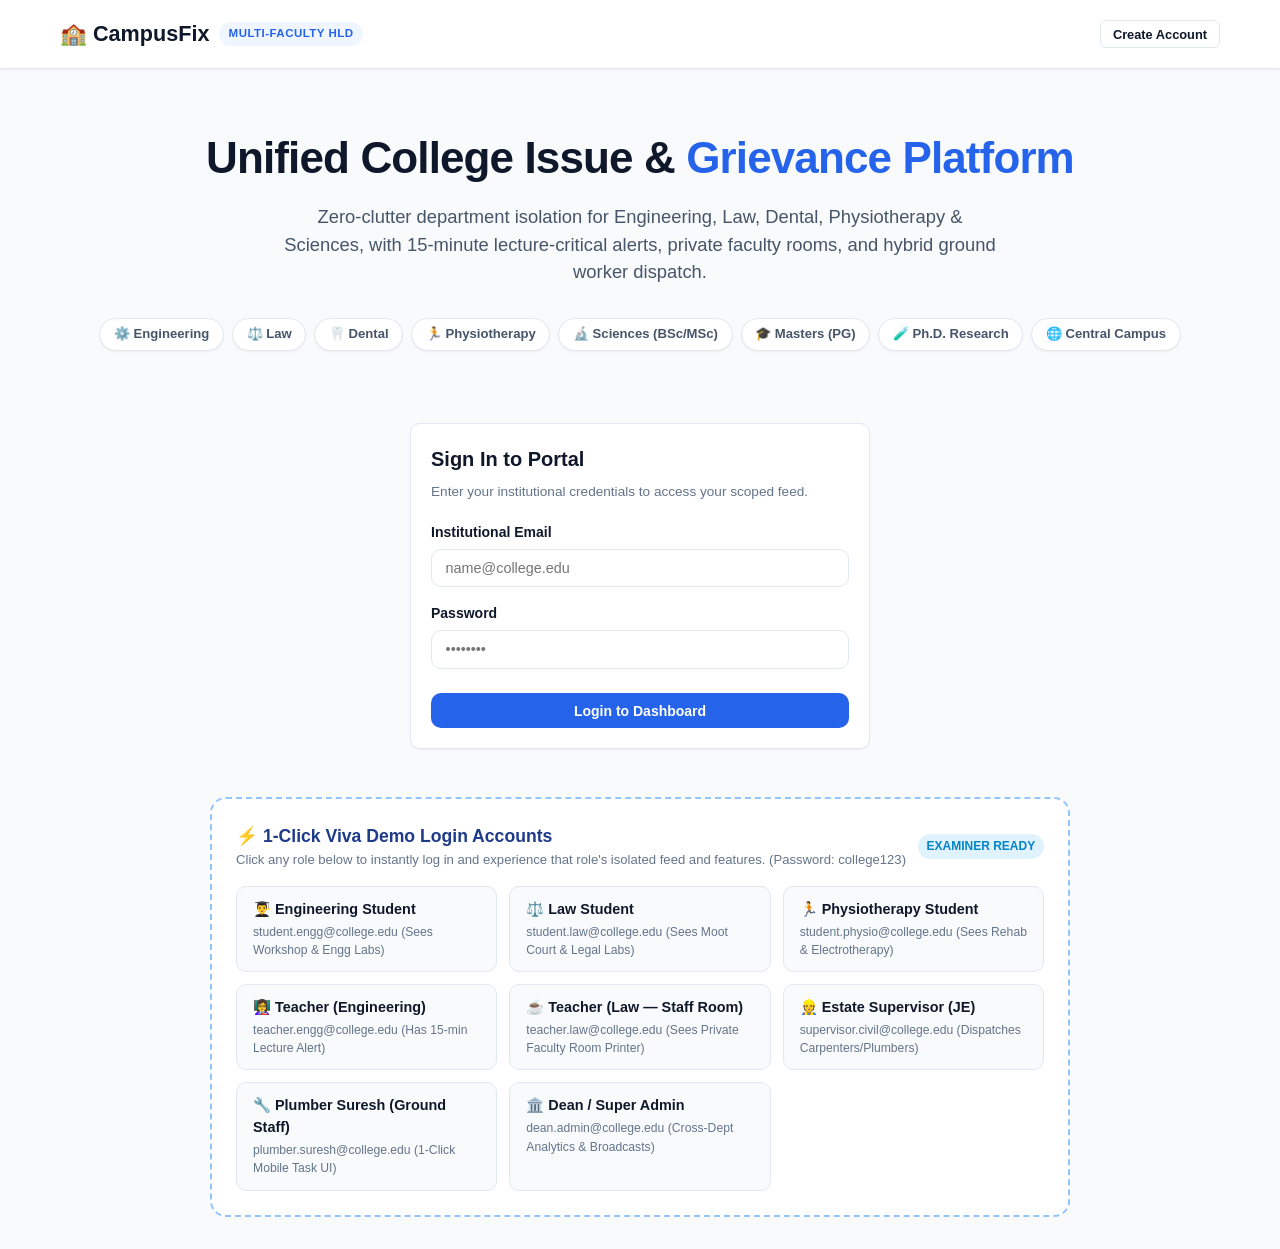
==== frontend/index.html @ 53b570e6 "Initial CampusFix project setup" ====
<!DOCTYPE html>
<html lang="en">
<head>
  <meta charset="UTF-8">
  <meta name="viewport" content="width=device-width, initial-scale=1.0">
  <title>CampusFix — Multi-Department College Issue Platform</title>
  <link rel="stylesheet" href="css/style.css">
  <link rel="stylesheet" href="css/components.css">
  <link rel="stylesheet" href="css/dashboard.css">
  <style>
    .hero-section {
      text-align: center;
      padding: 3.5rem 1rem 2rem 1rem;
    }
    .hero-title {
      font-size: 2.75rem;
      font-weight: 800;
      color: #0f172a;
      letter-spacing: -0.02em;
      margin-bottom: 0.75rem;
    }
    .hero-title span {
      color: var(--primary);
    }
    .hero-desc {
      font-size: 1.15rem;
      color: var(--secondary);
      max-width: 720px;
      margin: 0 auto 2rem auto;
    }
    .faculties-strip {
      display: flex;
      flex-wrap: wrap;
      justify-content: center;
      gap: 0.5rem;
      margin-bottom: 2.5rem;
    }
    .faculty-pill {
      background: #ffffff;
      border: 1px solid var(--border);
      padding: 0.35rem 0.85rem;
      border-radius: var(--radius-full);
      font-size: 0.82rem;
      font-weight: 600;
      color: var(--secondary);
      box-shadow: var(--shadow-sm);
    }
    .auth-card-container {
      max-width: 460px;
      margin: 0 auto 3rem auto;
    }
    .demo-showcase-box {
      background: #ffffff;
      border: 2px dashed #93c5fd;
      border-radius: var(--radius-lg);
      padding: 1.5rem;
      margin: 2rem auto;
      max-width: 860px;
    }
    .demo-grid {
      display: grid;
      grid-template-columns: repeat(auto-fit, minmax(240px, 1fr));
      gap: 0.75rem;
      margin-top: 1rem;
    }
    .demo-btn {
      text-align: left;
      padding: 0.75rem 1rem;
      border: 1px solid var(--border);
      border-radius: var(--radius-md);
      background: var(--bg-main);
      cursor: pointer;
      transition: all 0.15s ease;
      display: flex;
      flex-direction: column;
    }
    .demo-btn:hover {
      background: var(--primary-light);
      border-color: var(--primary);
      transform: translateY(-2px);
    }
    .demo-role {
      font-weight: 700;
      font-size: 0.9rem;
      color: var(--text-main);
    }
    .demo-email {
      font-size: 0.76rem;
      color: var(--text-muted);
      margin-top: 0.15rem;
    }
  </style>
</head>
<body>

  <!-- Top Bar -->
  <header class="navbar">
    <div class="container nav-wrapper">
      <a href="index.html" class="brand-logo">
        <span>🏫 CampusFix</span>
        <span class="brand-badge">Multi-Faculty HLD</span>
      </a>
      <div>
        <button class="btn btn-outline btn-sm" onclick="openRegisterModal()">Create Account</button>
      </div>
    </div>
  </header>

  <!-- Hero Section -->
  <main class="container">
    <section class="hero-section">
      <h1 class="hero-title">Unified College Issue & <span>Grievance Platform</span></h1>
      <p class="hero-desc">
        Zero-clutter department isolation for Engineering, Law, Dental, Physiotherapy & Sciences, with 15-minute lecture-critical alerts, private faculty rooms, and hybrid ground worker dispatch.
      </p>

      <!-- Faculty Tags -->
      <div class="faculties-strip">
        <span class="faculty-pill">⚙️ Engineering</span>
        <span class="faculty-pill">⚖️ Law</span>
        <span class="faculty-pill">🦷 Dental</span>
        <span class="faculty-pill">🏃 Physiotherapy</span>
        <span class="faculty-pill">🔬 Sciences (BSc/MSc)</span>
        <span class="faculty-pill">🎓 Masters (PG)</span>
        <span class="faculty-pill">🧪 Ph.D. Research</span>
        <span class="faculty-pill">🌐 Central Campus</span>
      </div>
    </section>

    <!-- Standard Login Box -->
    <div class="auth-card-container">
      <div class="card">
        <h3 style="margin-bottom: 0.5rem; font-size: 1.25rem;">Sign In to Portal</h3>
        <p style="color: var(--text-muted); font-size: 0.85rem; margin-bottom: 1.25rem;">
          Enter your institutional credentials to access your scoped feed.
        </p>

        <div id="loginError" class="badge badge-sla-breached" style="display: none; width: 100%; margin-bottom: 1rem; padding: 0.5rem;"></div>

        <form id="loginForm">
          <div class="form-group">
            <label class="form-label" for="loginEmail">Institutional Email</label>
            <input type="email" id="loginEmail" class="form-control" placeholder="name@college.edu" required>
          </div>
          <div class="form-group">
            <label class="form-label" for="loginPassword">Password</label>
            <input type="password" id="loginPassword" class="form-control" placeholder="••••••••" required>
          </div>
          <button type="submit" class="btn btn-primary" style="width: 100%; margin-top: 0.5rem;">Login to Dashboard</button>
        </form>
      </div>
    </div>

    <!-- 1-Click Viva Demo Box -->
    <div class="demo-showcase-box">
      <div style="display: flex; justify-content: space-between; align-items: center;">
        <div>
          <h4 style="font-size: 1.1rem; color: #1e3a8a;">⚡ 1-Click Viva Demo Login Accounts</h4>
          <p style="font-size: 0.82rem; color: var(--text-muted);">
            Click any role below to instantly log in and experience that role's isolated feed and features. (Password: <code>college123</code>)
          </p>
        </div>
        <span class="badge badge-assigned">Examiner Ready</span>
      </div>

      <div class="demo-grid">
        <!-- Student Engg -->
        <div class="demo-btn" onclick="quickDemoLogin('student.engg@college.edu')">
          <span class="demo-role">👨‍🎓 Engineering Student</span>
          <span class="demo-email">student.engg@college.edu (Sees Workshop & Engg Labs)</span>
        </div>

        <!-- Student Law -->
        <div class="demo-btn" onclick="quickDemoLogin('student.law@college.edu')">
          <span class="demo-role">⚖️ Law Student</span>
          <span class="demo-email">student.law@college.edu (Sees Moot Court & Legal Labs)</span>
        </div>

        <!-- Student Physio -->
        <div class="demo-btn" onclick="quickDemoLogin('student.physio@college.edu')">
          <span class="demo-role">🏃 Physiotherapy Student</span>
          <span class="demo-email">student.physio@college.edu (Sees Rehab & Electrotherapy)</span>
        </div>

        <!-- Teacher Engg -->
        <div class="demo-btn" onclick="quickDemoLogin('teacher.engg@college.edu')">
          <span class="demo-role">👩‍🏫 Teacher (Engineering)</span>
          <span class="demo-email">teacher.engg@college.edu (Has 15-min Lecture Alert)</span>
        </div>

        <!-- Teacher Law (Faculty Room) -->
        <div class="demo-btn" onclick="quickDemoLogin('teacher.law@college.edu')">
          <span class="demo-role">☕ Teacher (Law — Staff Room)</span>
          <span class="demo-email">teacher.law@college.edu (Sees Private Faculty Room Printer)</span>
        </div>

        <!-- Estate Supervisor -->
        <div class="demo-btn" onclick="quickDemoLogin('supervisor.civil@college.edu')">
          <span class="demo-role">👷 Estate Supervisor (JE)</span>
          <span class="demo-email">supervisor.civil@college.edu (Dispatches Carpenters/Plumbers)</span>
        </div>

        <!-- Technician Plumber -->
        <div class="demo-btn" onclick="quickDemoLogin('plumber.suresh@college.edu')">
          <span class="demo-role">🔧 Plumber Suresh (Ground Staff)</span>
          <span class="demo-email">plumber.suresh@college.edu (1-Click Mobile Task UI)</span>
        </div>

        <!-- Central Dean / Admin -->
        <div class="demo-btn" onclick="quickDemoLogin('dean.admin@college.edu')">
          <span class="demo-role">🏛️ Dean / Super Admin</span>
          <span class="demo-email">dean.admin@college.edu (Cross-Dept Analytics & Broadcasts)</span>
        </div>
      </div>
    </div>
  </main>

  <!-- Registration Modal -->
  <div id="registerModal" class="modal-overlay">
    <div class="modal-box">
      <div class="modal-header">
        <h3 class="modal-title">Register New Account</h3>
        <button class="close-btn" onclick="closeRegisterModal()">&times;</button>
      </div>

      <div id="regError" class="badge badge-sla-breached" style="display: none; width: 100%; margin-bottom: 1rem; padding: 0.5rem;"></div>

      <form id="registerForm">
        <div class="form-group">
          <label class="form-label">Full Name</label>
          <input type="text" id="regFullName" class="form-control" placeholder="e.g. Rahul Sharma" required>
        </div>

        <div class="form-group">
          <label class="form-label">College Email</label>
          <input type="email" id="regEmail" class="form-control" placeholder="username@college.edu" required>
        </div>

        <div class="form-group">
          <label class="form-label">Password</label>
          <input type="password" id="regPassword" class="form-control" placeholder="••••••••" required>
        </div>

        <div class="form-group">
          <label class="form-label">User Role</label>
          <select id="regRole" class="form-control" required>
            <option value="STUDENT">Student</option>
            <option value="TEACHER">Teacher / Faculty</option>
            <option value="HOD">Department HOD</option>
            <option value="SUPERVISOR">Estate Supervisor (JE)</option>
            <option value="TECHNICIAN">Ground Technician (Plumber/Carpenter/etc.)</option>
          </select>
        </div>

        <div class="form-group">
          <label class="form-label">Academic Department</label>
          <select id="regDepartment" class="form-control">
            <!-- Populated via API -->
          </select>
        </div>

        <div class="form-group">
          <label class="form-label">Designation / Year</label>
          <input type="text" id="regDesignation" class="form-control" placeholder="e.g. B.Tech 3rd Year or Assistant Professor">
        </div>

        <div style="display: flex; gap: 0.75rem; justify-content: flex-end; margin-top: 1.5rem;">
          <button type="button" class="btn btn-outline" onclick="closeRegisterModal()">Cancel</button>
          <button type="submit" class="btn btn-primary">Create Account</button>
        </div>
      </form>
    </div>
  </div>

  <script src="js/api.js"></script>
  <script src="js/auth.js"></script>
  <script>
    function openRegisterModal() {
      document.getElementById('registerModal').classList.add('open');
    }
    function closeRegisterModal() {
      document.getElementById('registerModal').classList.remove('open');
    }
  </script>
</body>
</html>
---- frontend/css/style.css ----
/* ========================================================
   CampusFix Design System — Core Styles & CSS Variables
   ======================================================== */
:root {
  --primary: #2563eb;
  --primary-hover: #1d4ed8;
  --primary-light: #eff6ff;
  --secondary: #475569;
  --success: #16a34a;
  --success-light: #f0fdf4;
  --warning: #d97706;
  --warning-light: #fffbeb;
  --danger: #dc2626;
  --danger-light: #fef2f2;
  --purple: #9333ea;
  --purple-light: #faf5ff;

  --bg-main: #f8fafc;
  --bg-card: #ffffff;
  --border: #e2e8f0;
  --border-focus: #3b82f6;

  --text-main: #0f172a;
  --text-muted: #64748b;
  --text-light: #94a3b8;

  --radius-sm: 6px;
  --radius-md: 10px;
  --radius-lg: 16px;
  --radius-full: 9999px;

  --shadow-sm: 0 1px 2px 0 rgb(0 0 0 / 0.05);
  --shadow-md: 0 4px 6px -1px rgb(0 0 0 / 0.1), 0 2px 4px -2px rgb(0 0 0 / 0.1);
  --shadow-lg: 0 10px 15px -3px rgb(0 0 0 / 0.1), 0 4px 6px -4px rgb(0 0 0 / 0.1);
}

* {
  box-sizing: border-box;
  margin: 0;
  padding: 0;
  font-family: -apple-system, BlinkMacSystemFont, "Segoe UI", Roboto, "Helvetica Neue", Arial, sans-serif;
}

body {
  background-color: var(--bg-main);
  color: var(--text-main);
  line-height: 1.5;
  min-height: 100vh;
}

/* Container */
.container {
  max-width: 1200px;
  margin: 0 auto;
  padding: 0 1.25rem;
}

/* Header / Navbar */
.navbar {
  background: #ffffff;
  border-bottom: 1px solid var(--border);
  position: sticky;
  top: 0;
  z-index: 50;
  box-shadow: var(--shadow-sm);
}

.nav-wrapper {
  display: flex;
  justify-content: space-between;
  align-items: center;
  height: 68px;
}

.brand-logo {
  display: flex;
  align-items: center;
  gap: 0.6rem;
  font-size: 1.35rem;
  font-weight: 700;
  color: var(--text-main);
  text-decoration: none;
}

.brand-badge {
  background: var(--primary-light);
  color: var(--primary);
  font-size: 0.72rem;
  padding: 0.2rem 0.6rem;
  border-radius: var(--radius-full);
  font-weight: 600;
  letter-spacing: 0.04em;
  text-transform: uppercase;
}

.nav-user {
  display: flex;
  align-items: center;
  gap: 1rem;
}

.user-badge {
  display: flex;
  align-items: center;
  gap: 0.5rem;
  background: var(--bg-main);
  padding: 0.4rem 0.8rem;
  border-radius: var(--radius-full);
  border: 1px solid var(--border);
  font-size: 0.875rem;
  font-weight: 500;
}

.user-role-tag {
  background: var(--primary);
  color: #fff;
  font-size: 0.7rem;
  padding: 0.15rem 0.5rem;
  border-radius: var(--radius-full);
  text-transform: uppercase;
  font-weight: 700;
}
---- frontend/css/components.css ----
/* ========================================================
   CampusFix UI Components — Buttons, Badges, Modals, Tabs
   ======================================================== */

/* Buttons */
.btn {
  display: inline-flex;
  align-items: center;
  justify-content: center;
  gap: 0.5rem;
  padding: 0.55rem 1.1rem;
  font-size: 0.875rem;
  font-weight: 600;
  border-radius: var(--radius-md);
  border: 1px solid transparent;
  cursor: pointer;
  transition: all 0.15s ease-in-out;
  text-decoration: none;
}

.btn-primary {
  background: var(--primary);
  color: #ffffff;
}
.btn-primary:hover {
  background: var(--primary-hover);
}

.btn-danger {
  background: var(--danger);
  color: #ffffff;
}
.btn-danger:hover {
  background: #b91c1c;
}

.btn-success {
  background: var(--success);
  color: #ffffff;
}
.btn-success:hover {
  background: #15803d;
}

.btn-outline {
  background: transparent;
  border-color: var(--border);
  color: var(--text-main);
}
.btn-outline:hover {
  background: var(--bg-main);
}

.btn-sm {
  padding: 0.35rem 0.75rem;
  font-size: 0.8rem;
  border-radius: var(--radius-sm);
}

.btn-lg {
  padding: 0.8rem 1.5rem;
  font-size: 1rem;
  border-radius: var(--radius-lg);
}

/* Badges & Tags */
.badge {
  display: inline-flex;
  align-items: center;
  padding: 0.2rem 0.55rem;
  border-radius: var(--radius-full);
  font-size: 0.75rem;
  font-weight: 600;
  text-transform: uppercase;
}

.badge-submitted { background: #f1f5f9; color: #475569; }
.badge-assigned { background: #e0f2fe; color: #0284c7; }
.badge-in_progress { background: #fef3c7; color: #d97706; }
.badge-resolved { background: #dcfce7; color: #16a34a; }
.badge-closed { background: #e2e8f0; color: #334155; }
.badge-reopened { background: #fee2e2; color: #dc2626; }

.badge-critical { background: var(--danger); color: #fff; font-weight: 700; }
.badge-lecture-critical {
  background: #dc2626;
  color: #ffffff;
  animation: pulse 1.5s infinite;
  box-shadow: 0 0 8px rgba(220, 38, 38, 0.4);
}

.badge-sla-breached {
  background: #fee2e2;
  color: #b91c1c;
  border: 1px solid #f87171;
  font-weight: 700;
}

@keyframes pulse {
  0% { transform: scale(1); }
  50% { transform: scale(1.04); }
  100% { transform: scale(1); }
}

/* Cards */
.card {
  background: var(--bg-card);
  border: 1px solid var(--border);
  border-radius: var(--radius-md);
  padding: 1.25rem;
  box-shadow: var(--shadow-sm);
  transition: transform 0.15s ease, box-shadow 0.15s ease;
}

.card:hover {
  box-shadow: var(--shadow-md);
}

/* Tabs */
.tabs-nav {
  display: flex;
  gap: 0.5rem;
  border-bottom: 2px solid var(--border);
  margin-bottom: 1.5rem;
}

.tab-btn {
  padding: 0.75rem 1.25rem;
  font-size: 0.95rem;
  font-weight: 600;
  color: var(--text-muted);
  background: transparent;
  border: none;
  border-bottom: 3px solid transparent;
  cursor: pointer;
  margin-bottom: -2px;
  display: flex;
  align-items: center;
  gap: 0.5rem;
}

.tab-btn.active {
  color: var(--primary);
  border-bottom-color: var(--primary);
}

/* Modal Dialog */
.modal-overlay {
  position: fixed;
  top: 0;
  left: 0;
  width: 100vw;
  height: 100vh;
  background: rgba(15, 23, 42, 0.6);
  display: none;
  justify-content: center;
  align-items: center;
  z-index: 100;
  padding: 1rem;
}

.modal-overlay.open {
  display: flex;
}

.modal-box {
  background: #ffffff;
  border-radius: var(--radius-lg);
  max-width: 580px;
  width: 100%;
  max-height: 90vh;
  overflow-y: auto;
  box-shadow: var(--shadow-lg);
  padding: 1.75rem;
}

.modal-header {
  display: flex;
  justify-content: space-between;
  align-items: center;
  margin-bottom: 1.25rem;
  border-bottom: 1px solid var(--border);
  padding-bottom: 0.75rem;
}

.modal-title {
  font-size: 1.25rem;
  font-weight: 700;
}

.close-btn {
  background: transparent;
  border: none;
  font-size: 1.5rem;
  cursor: pointer;
  color: var(--text-muted);
}

/* Form inputs */
.form-group {
  margin-bottom: 1rem;
}

.form-label {
  display: block;
  font-size: 0.875rem;
  font-weight: 600;
  color: var(--text-main);
  margin-bottom: 0.35rem;
}

.form-control {
  width: 100%;
  padding: 0.65rem 0.85rem;
  font-size: 0.9rem;
  border: 1px solid var(--border);
  border-radius: var(--radius-md);
  outline: none;
  background: #fff;
}

.form-control:focus {
  border-color: var(--border-focus);
  box-shadow: 0 0 0 3px rgba(59, 130, 246, 0.15);
}

.form-hint {
  font-size: 0.78rem;
  color: var(--text-muted);
  margin-top: 0.25rem;
}
---- frontend/css/dashboard.css ----
/* ========================================================
   CampusFix Dashboard & Feed Layout Styles
   ======================================================== */

.dashboard-header {
  padding: 1.75rem 0 1.25rem 0;
  display: flex;
  justify-content: space-between;
  align-items: center;
  flex-wrap: wrap;
  gap: 1rem;
}

.dashboard-title {
  font-size: 1.75rem;
  font-weight: 800;
  color: var(--text-main);
}

.dashboard-subtitle {
  font-size: 0.9rem;
  color: var(--text-muted);
}

/* Campus Broadcast Banner */
.broadcast-banner {
  background: linear-gradient(135deg, #1e3a8a, #3b82f6);
  color: #ffffff;
  padding: 1rem 1.25rem;
  border-radius: var(--radius-md);
  margin-bottom: 1.5rem;
  display: flex;
  align-items: center;
  gap: 1rem;
  box-shadow: var(--shadow-md);
}

.broadcast-icon {
  font-size: 1.75rem;
}

.broadcast-content h4 {
  font-size: 1rem;
  font-weight: 700;
  margin-bottom: 0.2rem;
}

.broadcast-content p {
  font-size: 0.85rem;
  opacity: 0.95;
}

/* KPI Metrics Grid */
.kpi-grid {
  display: grid;
  grid-template-columns: repeat(auto-fit, minmax(200px, 1fr));
  gap: 1rem;
  margin-bottom: 1.75rem;
}

.kpi-card {
  background: #ffffff;
  border: 1px solid var(--border);
  border-radius: var(--radius-md);
  padding: 1.1rem;
  display: flex;
  flex-direction: column;
}

.kpi-label {
  font-size: 0.8rem;
  font-weight: 600;
  color: var(--text-muted);
  text-transform: uppercase;
  letter-spacing: 0.03em;
}

.kpi-value {
  font-size: 2rem;
  font-weight: 800;
  color: var(--text-main);
  margin-top: 0.25rem;
}

/* Issues Feed */
.issues-feed {
  display: flex;
  flex-direction: column;
  gap: 1rem;
  margin-bottom: 2rem;
}

.issue-card {
  background: #ffffff;
  border: 1px solid var(--border);
  border-radius: var(--radius-md);
  padding: 1.25rem;
  display: flex;
  gap: 1.25rem;
  transition: all 0.2s ease;
  position: relative;
}

.issue-card:hover {
  border-color: #cbd5e1;
  box-shadow: var(--shadow-md);
}

.issue-card.lecture-critical-card {
  border-left: 5px solid #dc2626;
  background: #fffafa;
}

.issue-card.faculty-private-card {
  border-left: 5px solid #9333ea;
  background: #faf5ff;
}

/* Upvote Box */
.upvote-box {
  display: flex;
  flex-direction: column;
  align-items: center;
  justify-content: center;
  min-width: 58px;
  height: 64px;
  background: var(--bg-main);
  border: 1px solid var(--border);
  border-radius: var(--radius-md);
  cursor: pointer;
  transition: all 0.15s ease;
  user-select: none;
}

.upvote-box:hover {
  background: var(--primary-light);
  border-color: var(--primary);
  color: var(--primary);
}

.upvote-box.upvoted {
  background: var(--primary);
  border-color: var(--primary);
  color: #ffffff;
}

.upvote-arrow {
  font-size: 1.1rem;
  line-height: 1;
}

.upvote-count {
  font-size: 0.85rem;
  font-weight: 700;
  margin-top: 0.1rem;
}

/* Issue Main Body */
.issue-main {
  flex: 1;
}

.issue-header {
  display: flex;
  align-items: center;
  gap: 0.6rem;
  flex-wrap: wrap;
  margin-bottom: 0.4rem;
}

.issue-title {
  font-size: 1.1rem;
  font-weight: 700;
  color: var(--text-main);
  margin-bottom: 0.35rem;
}

.issue-description {
  font-size: 0.88rem;
  color: var(--secondary);
  margin-bottom: 0.75rem;
}

.issue-meta {
  display: flex;
  align-items: center;
  gap: 1.25rem;
  flex-wrap: wrap;
  font-size: 0.8rem;
  color: var(--text-muted);
}

.meta-item {
  display: flex;
  align-items: center;
  gap: 0.3rem;
}

/* Ground Staff Kanban View */
.kanban-board {
  display: grid;
  grid-template-columns: repeat(auto-fit, minmax(280px, 1fr));
  gap: 1.25rem;
  margin-top: 1rem;
}

.kanban-col {
  background: #f1f5f9;
  border-radius: var(--radius-md);
  padding: 1rem;
  min-height: 450px;
}

.kanban-header {
  display: flex;
  justify-content: space-between;
  align-items: center;
  font-weight: 700;
  margin-bottom: 1rem;
  padding-bottom: 0.5rem;
  border-bottom: 2px solid #e2e8f0;
}

/* Technician Big-Button 1-Click Mobile Task Card */
.tech-mobile-card {
  background: #ffffff;
  border-radius: var(--radius-lg);
  border: 2px solid var(--border);
  padding: 1.25rem;
  margin-bottom: 1rem;
  box-shadow: var(--shadow-md);
}

.tech-mobile-actions {
  display: flex;
  gap: 0.75rem;
  margin-top: 1rem;
}

.empty-state {
  text-align: center;
  padding: 3rem 1rem;
  color: var(--text-muted);
}
.empty-state-icon {
  font-size: 2.5rem;
  margin-bottom: 0.5rem;
}
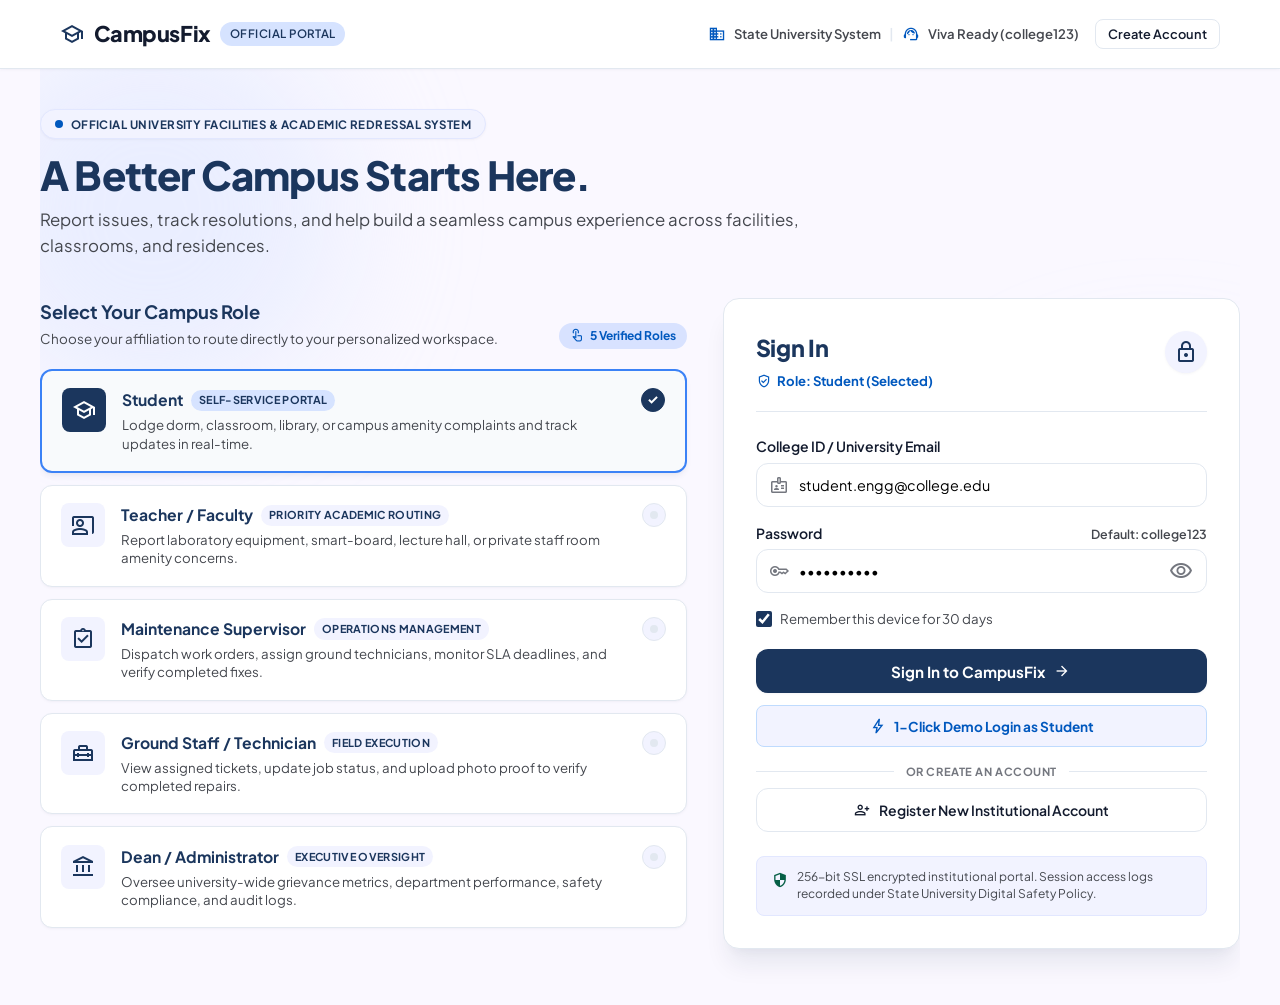
==== commit 0dc8fe3a: "feat(ui): implement Civic Collegiate design tokens and Stitch two-column login portal with seeded cr" ====
--- a/frontend/index.html
+++ b/frontend/index.html
@@ -3,264 +3,849 @@
 <head>
   <meta charset="UTF-8">
   <meta name="viewport" content="width=device-width, initial-scale=1.0">
-  <title>CampusFix — Multi-Department College Issue Platform</title>
+  <title>CampusFix — University Issue & Grievance Portal</title>
+
+  <!-- Stitch Design Typography & Material Symbols Icons -->
+  <link rel="preconnect" href="https://fonts.googleapis.com">
+  <link rel="preconnect" href="https://fonts.gstatic.com" crossorigin>
+  <link rel="stylesheet" href="https://fonts.googleapis.com/css2?family=Plus+Jakarta+Sans:wght@400;500;600;700;800&display=swap">
+  <link rel="stylesheet" href="https://fonts.googleapis.com/css2?family=Material+Symbols+Outlined:opsz,wght,FILL,GRAD@20..48,100..700,0..1,-50..200">
+
   <link rel="stylesheet" href="css/style.css">
   <link rel="stylesheet" href="css/components.css">
   <link rel="stylesheet" href="css/dashboard.css">
+
   <style>
-    .hero-section {
-      text-align: center;
-      padding: 3.5rem 1rem 2rem 1rem;
-    }
-    .hero-title {
-      font-size: 2.75rem;
+    /* ── Stitch Civic Collegiate: Login Specific Styles ── */
+
+    /* Layout Container & Background Accents */
+    .login-page-wrapper {
+      position: relative;
+      overflow-x: hidden;
+      min-height: calc(100vh - 68px);
+      padding: 2.5rem 0 3.5rem 0;
+    }
+
+    .ambient-blur-1 {
+      position: absolute;
+      top: -3rem;
+      left: -5rem;
+      width: 24rem;
+      height: 24rem;
+      border-radius: 9999px;
+      background: rgba(216, 226, 255, 0.45);
+      filter: blur(64px);
+      pointer-events: none;
+      z-index: 0;
+    }
+
+    .ambient-blur-2 {
+      position: absolute;
+      top: 35%;
+      right: -6rem;
+      width: 22rem;
+      height: 22rem;
+      border-radius: 9999px;
+      background: rgba(218, 226, 253, 0.5);
+      filter: blur(64px);
+      pointer-events: none;
+      z-index: 0;
+    }
+
+    /* Hero / Context Anchor */
+    .login-hero {
+      position: relative;
+      z-index: 1;
+      margin-bottom: 2.5rem;
+    }
+
+    .official-pill {
+      display: inline-flex;
+      align-items: center;
+      gap: 0.5rem;
+      padding: 0.35rem 0.85rem;
+      border-radius: var(--radius-full);
+      background: var(--bg-subtle);
+      color: var(--primary);
+      font-size: 0.72rem;
+      font-weight: 700;
+      text-transform: uppercase;
+      letter-spacing: 0.04em;
+      border: 1px solid var(--border-subtle);
+      box-shadow: var(--shadow-sm);
+      margin-bottom: 0.75rem;
+    }
+
+    .pulse-dot {
+      width: 8px;
+      height: 8px;
+      border-radius: 9999px;
+      background: var(--accent-blue);
+      box-shadow: 0 0 0 0 rgba(0, 88, 190, 0.7);
+      animation: pulse-ring 2s infinite cubic-bezier(0.45, 0, 0.2, 1);
+    }
+
+    @keyframes pulse-ring {
+      0% { transform: scale(0.95); box-shadow: 0 0 0 0 rgba(0, 88, 190, 0.6); }
+      70% { transform: scale(1); box-shadow: 0 0 0 7px rgba(0, 88, 190, 0); }
+      100% { transform: scale(0.95); box-shadow: 0 0 0 0 rgba(0, 88, 190, 0); }
+    }
+
+    .hero-headline {
+      font-size: 2.5rem;
       font-weight: 800;
-      color: #0f172a;
+      color: var(--primary);
       letter-spacing: -0.02em;
-      margin-bottom: 0.75rem;
-    }
-    .hero-title span {
-      color: var(--primary);
-    }
-    .hero-desc {
+      line-height: 1.2;
+      margin-bottom: 0.5rem;
+    }
+
+    .hero-subtext {
+      font-size: 1.05rem;
+      color: var(--secondary);
+      max-width: 760px;
+      line-height: 1.5;
+    }
+
+    /* Two-Column Responsive Grid */
+    .login-layout-grid {
+      position: relative;
+      z-index: 1;
+      display: grid;
+      grid-template-columns: 1.25fr 1fr;
+      gap: 2.25rem;
+      align-items: start;
+    }
+
+    @media (max-width: 1024px) {
+      .login-layout-grid {
+        grid-template-columns: 1fr;
+        gap: 2rem;
+      }
+      .hero-headline {
+        font-size: 2rem;
+      }
+    }
+
+    /* Left Column: Role Selection */
+    .role-section-header {
+      display: flex;
+      justify-content: space-between;
+      align-items: flex-end;
+      margin-bottom: 1rem;
+      padding-bottom: 0.25rem;
+    }
+
+    .role-section-title {
       font-size: 1.15rem;
+      font-weight: 700;
+      color: var(--primary);
+      margin-bottom: 0.2rem;
+    }
+
+    .role-section-subtitle {
+      font-size: 0.84rem;
       color: var(--secondary);
-      max-width: 720px;
-      margin: 0 auto 2rem auto;
-    }
-    .faculties-strip {
-      display: flex;
-      flex-wrap: wrap;
-      justify-content: center;
-      gap: 0.5rem;
-      margin-bottom: 2.5rem;
-    }
-    .faculty-pill {
+    }
+
+    .role-count-badge {
+      display: inline-flex;
+      align-items: center;
+      gap: 0.35rem;
+      font-size: 0.75rem;
+      font-weight: 700;
+      color: var(--accent-blue);
+      background: var(--accent-blue-light);
+      padding: 0.25rem 0.65rem;
+      border-radius: var(--radius-full);
+      white-space: nowrap;
+    }
+
+    .role-cards-stack {
+      display: flex;
+      flex-direction: column;
+      gap: 0.75rem;
+    }
+
+    /* Interactive Role Card */
+    .role-card {
+      position: relative;
+      display: flex;
+      justify-content: space-between;
+      align-items: flex-start;
+      gap: 1rem;
       background: #ffffff;
       border: 1px solid var(--border);
-      padding: 0.35rem 0.85rem;
+      border-radius: var(--radius-md);
+      padding: 1.1rem 1.25rem;
+      cursor: pointer;
+      box-shadow: var(--shadow-sm);
+      transition: all 0.18s cubic-bezier(0.4, 0, 0.2, 1);
+      user-select: none;
+    }
+
+    .role-card:hover {
+      transform: translateY(-2px);
+      box-shadow: var(--shadow-md);
+      border-color: #93c5fd;
+    }
+
+    .role-card.active {
+      border: 2px solid var(--border-focus);
+      background: #f8fafc;
+      box-shadow: var(--shadow-md);
+    }
+
+    .role-card-left {
+      display: flex;
+      align-items: flex-start;
+      gap: 1rem;
+      min-width: 0;
+    }
+
+    .role-icon-box {
+      width: 44px;
+      height: 44px;
+      border-radius: var(--radius-sm);
+      background: var(--bg-subtle);
+      color: var(--primary);
+      display: flex;
+      align-items: center;
+      justify-content: center;
+      flex-shrink: 0;
+      transition: all 0.15s ease;
+    }
+
+    .role-card:hover .role-icon-box,
+    .role-card.active .role-icon-box {
+      background: var(--primary);
+      color: #ffffff;
+    }
+
+    .role-card-content {
+      min-width: 0;
+    }
+
+    .role-card-header {
+      display: flex;
+      align-items: center;
+      gap: 0.5rem;
+      flex-wrap: wrap;
+      margin-bottom: 0.25rem;
+    }
+
+    .role-card-title {
+      font-size: 0.98rem;
+      font-weight: 700;
+      color: var(--primary);
+    }
+
+    .role-card-pill {
+      font-size: 0.68rem;
+      font-weight: 700;
+      padding: 0.15rem 0.5rem;
       border-radius: var(--radius-full);
+      background: var(--bg-subtle);
+      color: var(--primary);
+      text-transform: uppercase;
+      letter-spacing: 0.03em;
+    }
+
+    .role-card.active .role-card-pill {
+      background: var(--primary-light);
+      color: var(--primary);
+    }
+
+    .role-card-desc {
+      font-size: 0.83rem;
+      color: var(--secondary);
+      line-height: 1.4;
+    }
+
+    /* Radio Indicator */
+    .role-radio {
+      width: 24px;
+      height: 24px;
+      border-radius: var(--radius-full);
+      display: flex;
+      align-items: center;
+      justify-content: center;
+      flex-shrink: 0;
+      background: var(--bg-subtle);
+      color: var(--text-muted);
+      border: 1px solid var(--border);
+      transition: all 0.15s ease;
+    }
+
+    .radio-dot {
+      width: 8px;
+      height: 8px;
+      border-radius: var(--radius-full);
+      background: var(--border);
+    }
+
+    .role-radio.checked {
+      background: var(--primary);
+      border-color: var(--primary);
+      color: #ffffff;
+    }
+
+    /* Right Column: Authentication Card */
+    .auth-card {
+      background: #ffffff;
+      border: 1px solid var(--border);
+      border-radius: var(--radius-lg);
+      padding: 2rem;
+      box-shadow: var(--shadow-lg);
+      position: relative;
+    }
+
+    .auth-card-header {
+      display: flex;
+      justify-content: space-between;
+      align-items: flex-start;
+      margin-bottom: 1.5rem;
+      padding-bottom: 1rem;
+      border-bottom: 1px solid var(--border);
+    }
+
+    .auth-card-title {
+      font-size: 1.45rem;
+      font-weight: 800;
+      color: var(--primary);
+      letter-spacing: -0.015em;
+    }
+
+    .active-role-pill {
+      display: inline-flex;
+      align-items: center;
+      gap: 0.35rem;
+      margin-top: 0.35rem;
+      font-size: 0.82rem;
+      font-weight: 700;
+      color: var(--accent-blue);
+    }
+
+    .auth-lock-circle {
+      width: 42px;
+      height: 42px;
+      border-radius: var(--radius-full);
+      background: var(--bg-subtle);
+      color: var(--primary);
+      display: flex;
+      align-items: center;
+      justify-content: center;
+      flex-shrink: 0;
+      box-shadow: var(--shadow-sm);
+    }
+
+    /* Form Fields with Inner Icons */
+    .form-label-row {
+      display: flex;
+      justify-content: space-between;
+      align-items: baseline;
+      margin-bottom: 0.35rem;
+    }
+
+    .forgot-link {
+      font-size: 0.78rem;
+      color: var(--secondary);
+      font-weight: 600;
+    }
+
+    .input-with-icon {
+      position: relative;
+      display: flex;
+      align-items: center;
+    }
+
+    .input-icon {
+      position: absolute;
+      left: 0.85rem;
+      color: var(--text-light);
+      font-size: 20px;
+      pointer-events: none;
+    }
+
+    .input-icon-padding {
+      padding-left: 2.65rem !important;
+      padding-right: 2.65rem !important;
+      height: 44px;
+      font-size: 0.9rem;
+    }
+
+    .password-toggle-btn {
+      position: absolute;
+      right: 0.65rem;
+      background: transparent;
+      border: none;
+      color: var(--text-light);
+      cursor: pointer;
+      display: flex;
+      align-items: center;
+      justify-content: center;
+      padding: 0.25rem;
+      border-radius: var(--radius-xs);
+    }
+
+    .password-toggle-btn:hover {
+      color: var(--primary);
+    }
+
+    .form-remember-row {
+      display: flex;
+      align-items: center;
+      justify-content: space-between;
+      margin: 0.75rem 0 1.25rem 0;
+    }
+
+    .remember-label {
+      display: inline-flex;
+      align-items: center;
+      gap: 0.5rem;
+      font-size: 0.83rem;
+      color: var(--secondary);
+      cursor: pointer;
+    }
+
+    .remember-checkbox {
+      width: 16px;
+      height: 16px;
+      accent-color: var(--primary);
+      cursor: pointer;
+    }
+
+    .btn-submit-full {
+      width: 100%;
+      height: 44px;
+      font-size: 0.95rem;
+      font-weight: 700;
+      box-shadow: var(--shadow-sm);
+    }
+
+    .btn-demo-instant {
+      width: 100%;
+      min-height: 42px;
+      margin-top: 0.75rem;
+      background: var(--bg-subtle);
+      border: 1px solid #bfdbfe;
+      color: var(--accent-blue);
+      font-size: 0.85rem;
+      font-weight: 700;
+      display: inline-flex;
+      align-items: center;
+      justify-content: center;
+      gap: 0.45rem;
+      border-radius: var(--radius-sm);
+      cursor: pointer;
+      transition: all 0.15s ease;
+    }
+
+    .btn-demo-instant:hover {
+      background: var(--accent-blue-light);
+      border-color: var(--accent-blue);
+      transform: translateY(-1px);
+    }
+
+    /* SSO Partition Divider */
+    .sso-partition {
+      position: relative;
+      display: flex;
+      align-items: center;
+      justify-content: center;
+      margin: 1.5rem 0 1rem 0;
+    }
+
+    .sso-line {
+      width: 100%;
+      height: 1px;
+      background: var(--border);
+    }
+
+    .sso-text {
+      position: absolute;
+      background: #ffffff;
+      padding: 0 0.75rem;
+      font-size: 0.7rem;
+      font-weight: 700;
+      color: var(--text-light);
+      text-transform: uppercase;
+      letter-spacing: 0.05em;
+    }
+
+    .security-footnote {
+      margin-top: 1.5rem;
+      padding: 0.75rem 0.9rem;
+      background: var(--bg-subtle);
+      border-radius: var(--radius-sm);
+      display: flex;
+      align-items: flex-start;
+      gap: 0.5rem;
+      border: 1px solid var(--border-subtle);
+    }
+
+    .footnote-icon {
+      font-size: 18px;
+      color: var(--success);
+      flex-shrink: 0;
+      margin-top: 0.1rem;
+    }
+
+    .footnote-text {
+      font-size: 0.75rem;
+      color: var(--secondary);
+      line-height: 1.4;
+    }
+
+    /* Top Bar Header Additions */
+    .brand-icon {
+      font-size: 24px;
+      color: var(--primary);
+    }
+
+    .brand-name {
+      font-weight: 800;
+      letter-spacing: -0.02em;
+    }
+
+    .nav-right {
+      display: flex;
+      align-items: center;
+      gap: 1rem;
+    }
+
+    .portal-info {
+      display: flex;
+      align-items: center;
+      gap: 0.5rem;
       font-size: 0.82rem;
       font-weight: 600;
       color: var(--secondary);
-      box-shadow: var(--shadow-sm);
-    }
-    .auth-card-container {
-      max-width: 460px;
-      margin: 0 auto 3rem auto;
-    }
-    .demo-showcase-box {
-      background: #ffffff;
-      border: 2px dashed #93c5fd;
-      border-radius: var(--radius-lg);
-      padding: 1.5rem;
-      margin: 2rem auto;
-      max-width: 860px;
-    }
-    .demo-grid {
-      display: grid;
-      grid-template-columns: repeat(auto-fit, minmax(240px, 1fr));
-      gap: 0.75rem;
-      margin-top: 1rem;
-    }
-    .demo-btn {
-      text-align: left;
-      padding: 0.75rem 1rem;
-      border: 1px solid var(--border);
-      border-radius: var(--radius-md);
-      background: var(--bg-main);
-      cursor: pointer;
-      transition: all 0.15s ease;
-      display: flex;
-      flex-direction: column;
-    }
-    .demo-btn:hover {
-      background: var(--primary-light);
-      border-color: var(--primary);
-      transform: translateY(-2px);
-    }
-    .demo-role {
-      font-weight: 700;
-      font-size: 0.9rem;
-      color: var(--text-main);
-    }
-    .demo-email {
-      font-size: 0.76rem;
-      color: var(--text-muted);
-      margin-top: 0.15rem;
+    }
+
+    .portal-info .info-icon,
+    .portal-info .help-icon {
+      font-size: 18px;
+      color: var(--accent-blue);
+    }
+
+    .portal-info .divider {
+      color: var(--border);
+    }
+
+    @media (max-width: 768px) {
+      .hidden-sm {
+        display: none !important;
+      }
     }
   </style>
 </head>
 <body>
 
-  <!-- Top Bar -->
+  <!-- Top Bar Navbar -->
   <header class="navbar">
     <div class="container nav-wrapper">
       <a href="index.html" class="brand-logo">
-        <span>🏫 CampusFix</span>
-        <span class="brand-badge">Multi-Faculty HLD</span>
+        <span class="material-symbols-outlined brand-icon">school</span>
+        <span class="brand-name">CampusFix</span>
+        <span class="brand-badge">Official Portal</span>
       </a>
-      <div>
+
+      <div class="nav-right">
+        <div class="portal-info hidden-sm">
+          <span class="material-symbols-outlined info-icon">domain</span>
+          <span>State University System</span>
+          <span class="divider">|</span>
+          <span class="material-symbols-outlined help-icon">support_agent</span>
+          <span>Viva Ready (college123)</span>
+        </div>
         <button class="btn btn-outline btn-sm" onclick="openRegisterModal()">Create Account</button>
       </div>
     </div>
   </header>
 
-  <!-- Hero Section -->
-  <main class="container">
-    <section class="hero-section">
-      <h1 class="hero-title">Unified College Issue & <span>Grievance Platform</span></h1>
-      <p class="hero-desc">
-        Zero-clutter department isolation for Engineering, Law, Dental, Physiotherapy & Sciences, with 15-minute lecture-critical alerts, private faculty rooms, and hybrid ground worker dispatch.
+  <!-- Main Login Page Section -->
+  <main class="container login-page-wrapper">
+    <!-- Ambient university architectural backdrop accents -->
+    <div class="ambient-blur-1"></div>
+    <div class="ambient-blur-2"></div>
+
+    <!-- Header / Context Anchor -->
+    <section class="login-hero">
+      <div class="official-pill">
+        <span class="pulse-dot"></span>
+        <span>Official University Facilities &amp; Academic Redressal System</span>
+      </div>
+      <h1 class="hero-headline">A Better Campus Starts Here.</h1>
+      <p class="hero-subtext">
+        Report issues, track resolutions, and help build a seamless campus experience across facilities, classrooms, and residences.
       </p>
-
-      <!-- Faculty Tags -->
-      <div class="faculties-strip">
-        <span class="faculty-pill">⚙️ Engineering</span>
-        <span class="faculty-pill">⚖️ Law</span>
-        <span class="faculty-pill">🦷 Dental</span>
-        <span class="faculty-pill">🏃 Physiotherapy</span>
-        <span class="faculty-pill">🔬 Sciences (BSc/MSc)</span>
-        <span class="faculty-pill">🎓 Masters (PG)</span>
-        <span class="faculty-pill">🧪 Ph.D. Research</span>
-        <span class="faculty-pill">🌐 Central Campus</span>
-      </div>
     </section>
 
-    <!-- Standard Login Box -->
-    <div class="auth-card-container">
-      <div class="card">
-        <h3 style="margin-bottom: 0.5rem; font-size: 1.25rem;">Sign In to Portal</h3>
-        <p style="color: var(--text-muted); font-size: 0.85rem; margin-bottom: 1.25rem;">
-          Enter your institutional credentials to access your scoped feed.
-        </p>
-
-        <div id="loginError" class="badge badge-sla-breached" style="display: none; width: 100%; margin-bottom: 1rem; padding: 0.5rem;"></div>
-
-        <form id="loginForm">
-          <div class="form-group">
-            <label class="form-label" for="loginEmail">Institutional Email</label>
-            <input type="email" id="loginEmail" class="form-control" placeholder="name@college.edu" required>
+    <!-- Two-Column Layout (Roles on Left, Authentication on Right) -->
+    <div class="login-layout-grid">
+
+      <!-- LEFT COLUMN: Role Selection (7 Columns / 1.25fr) -->
+      <section class="role-selection-col">
+        <div class="role-section-header">
+          <div>
+            <h2 class="role-section-title">Select Your Campus Role</h2>
+            <p class="role-section-subtitle">Choose your affiliation to route directly to your personalized workspace.</p>
           </div>
-          <div class="form-group">
-            <label class="form-label" for="loginPassword">Password</label>
-            <input type="password" id="loginPassword" class="form-control" placeholder="••••••••" required>
+          <span class="role-count-badge">
+            <span class="material-symbols-outlined" style="font-size: 15px;">touch_app</span>
+            <span>5 Verified Roles</span>
+          </span>
+        </div>
+
+        <div class="role-cards-stack" id="roleCardsGroup">
+          <!-- Role 1: Student (Default Selected) -->
+          <div class="role-card active" data-role-key="student" onclick="selectRole('student')">
+            <div class="role-card-left">
+              <div class="role-icon-box">
+                <span class="material-symbols-outlined">school</span>
+              </div>
+              <div class="role-card-content">
+                <div class="role-card-header">
+                  <h3 class="role-card-title">Student</h3>
+                  <span class="role-card-pill">Self-Service Portal</span>
+                </div>
+                <p class="role-card-desc">
+                  Lodge dorm, classroom, library, or campus amenity complaints and track updates in real-time.
+                </p>
+              </div>
+            </div>
+            <div class="role-radio checked">
+              <span class="material-symbols-outlined" style="font-size: 16px; font-weight: bold;">check</span>
+            </div>
           </div>
-          <button type="submit" class="btn btn-primary" style="width: 100%; margin-top: 0.5rem;">Login to Dashboard</button>
-        </form>
-      </div>
-    </div>
-
-    <!-- 1-Click Viva Demo Box -->
-    <div class="demo-showcase-box">
-      <div style="display: flex; justify-content: space-between; align-items: center;">
-        <div>
-          <h4 style="font-size: 1.1rem; color: #1e3a8a;">⚡ 1-Click Viva Demo Login Accounts</h4>
-          <p style="font-size: 0.82rem; color: var(--text-muted);">
-            Click any role below to instantly log in and experience that role's isolated feed and features. (Password: <code>college123</code>)
-          </p>
-        </div>
-        <span class="badge badge-assigned">Examiner Ready</span>
-      </div>
-
-      <div class="demo-grid">
-        <!-- Student Engg -->
-        <div class="demo-btn" onclick="quickDemoLogin('student.engg@college.edu')">
-          <span class="demo-role">👨‍🎓 Engineering Student</span>
-          <span class="demo-email">student.engg@college.edu (Sees Workshop & Engg Labs)</span>
-        </div>
-
-        <!-- Student Law -->
-        <div class="demo-btn" onclick="quickDemoLogin('student.law@college.edu')">
-          <span class="demo-role">⚖️ Law Student</span>
-          <span class="demo-email">student.law@college.edu (Sees Moot Court & Legal Labs)</span>
-        </div>
-
-        <!-- Student Physio -->
-        <div class="demo-btn" onclick="quickDemoLogin('student.physio@college.edu')">
-          <span class="demo-role">🏃 Physiotherapy Student</span>
-          <span class="demo-email">student.physio@college.edu (Sees Rehab & Electrotherapy)</span>
-        </div>
-
-        <!-- Teacher Engg -->
-        <div class="demo-btn" onclick="quickDemoLogin('teacher.engg@college.edu')">
-          <span class="demo-role">👩‍🏫 Teacher (Engineering)</span>
-          <span class="demo-email">teacher.engg@college.edu (Has 15-min Lecture Alert)</span>
-        </div>
-
-        <!-- Teacher Law (Faculty Room) -->
-        <div class="demo-btn" onclick="quickDemoLogin('teacher.law@college.edu')">
-          <span class="demo-role">☕ Teacher (Law — Staff Room)</span>
-          <span class="demo-email">teacher.law@college.edu (Sees Private Faculty Room Printer)</span>
-        </div>
-
-        <!-- Estate Supervisor -->
-        <div class="demo-btn" onclick="quickDemoLogin('supervisor.civil@college.edu')">
-          <span class="demo-role">👷 Estate Supervisor (JE)</span>
-          <span class="demo-email">supervisor.civil@college.edu (Dispatches Carpenters/Plumbers)</span>
-        </div>
-
-        <!-- Technician Plumber -->
-        <div class="demo-btn" onclick="quickDemoLogin('plumber.suresh@college.edu')">
-          <span class="demo-role">🔧 Plumber Suresh (Ground Staff)</span>
-          <span class="demo-email">plumber.suresh@college.edu (1-Click Mobile Task UI)</span>
-        </div>
-
-        <!-- Central Dean / Admin -->
-        <div class="demo-btn" onclick="quickDemoLogin('dean.admin@college.edu')">
-          <span class="demo-role">🏛️ Dean / Super Admin</span>
-          <span class="demo-email">dean.admin@college.edu (Cross-Dept Analytics & Broadcasts)</span>
-        </div>
-      </div>
+
+          <!-- Role 2: Teacher / Faculty -->
+          <div class="role-card" data-role-key="teacher" onclick="selectRole('teacher')">
+            <div class="role-card-left">
+              <div class="role-icon-box">
+                <span class="material-symbols-outlined">co_present</span>
+              </div>
+              <div class="role-card-content">
+                <div class="role-card-header">
+                  <h3 class="role-card-title">Teacher / Faculty</h3>
+                  <span class="role-card-pill">Priority Academic Routing</span>
+                </div>
+                <p class="role-card-desc">
+                  Report laboratory equipment, smart-board, lecture hall, or private staff room amenity concerns.
+                </p>
+              </div>
+            </div>
+            <div class="role-radio">
+              <span class="radio-dot"></span>
+            </div>
+          </div>
+
+          <!-- Role 3: Maintenance Supervisor -->
+          <div class="role-card" data-role-key="supervisor" onclick="selectRole('supervisor')">
+            <div class="role-card-left">
+              <div class="role-icon-box">
+                <span class="material-symbols-outlined">assignment_turned_in</span>
+              </div>
+              <div class="role-card-content">
+                <div class="role-card-header">
+                  <h3 class="role-card-title">Maintenance Supervisor</h3>
+                  <span class="role-card-pill">Operations Management</span>
+                </div>
+                <p class="role-card-desc">
+                  Dispatch work orders, assign ground technicians, monitor SLA deadlines, and verify completed fixes.
+                </p>
+              </div>
+            </div>
+            <div class="role-radio">
+              <span class="radio-dot"></span>
+            </div>
+          </div>
+
+          <!-- Role 4: Ground Staff / Technician -->
+          <div class="role-card" data-role-key="technician" onclick="selectRole('technician')">
+            <div class="role-card-left">
+              <div class="role-icon-box">
+                <span class="material-symbols-outlined">home_repair_service</span>
+              </div>
+              <div class="role-card-content">
+                <div class="role-card-header">
+                  <h3 class="role-card-title">Ground Staff / Technician</h3>
+                  <span class="role-card-pill">Field Execution</span>
+                </div>
+                <p class="role-card-desc">
+                  View assigned tickets, update job status, and upload photo proof to verify completed repairs.
+                </p>
+              </div>
+            </div>
+            <div class="role-radio">
+              <span class="radio-dot"></span>
+            </div>
+          </div>
+
+          <!-- Role 5: Dean / Administrator -->
+          <div class="role-card" data-role-key="admin" onclick="selectRole('admin')">
+            <div class="role-card-left">
+              <div class="role-icon-box">
+                <span class="material-symbols-outlined">account_balance</span>
+              </div>
+              <div class="role-card-content">
+                <div class="role-card-header">
+                  <h3 class="role-card-title">Dean / Administrator</h3>
+                  <span class="role-card-pill">Executive Oversight</span>
+                </div>
+                <p class="role-card-desc">
+                  Oversee university-wide grievance metrics, department performance, safety compliance, and audit logs.
+                </p>
+              </div>
+            </div>
+            <div class="role-radio">
+              <span class="radio-dot"></span>
+            </div>
+          </div>
+        </div>
+      </section>
+
+      <!-- RIGHT COLUMN: University Authentication Card (5 Columns / 1fr) -->
+      <section class="auth-card-col">
+        <div class="card auth-card">
+          <!-- Card Header -->
+          <div class="auth-card-header">
+            <div>
+              <h2 class="auth-card-title">Sign In</h2>
+              <div class="active-role-pill">
+                <span class="material-symbols-outlined" style="font-size: 16px;">verified_user</span>
+                <span id="active-role-display">Role: Student (Selected)</span>
+              </div>
+            </div>
+            <div class="auth-lock-circle">
+              <span class="material-symbols-outlined">lock</span>
+            </div>
+          </div>
+
+          <!-- Login Error Box -->
+          <div id="loginError" class="badge badge-sla-breached" style="display: none; width: 100%; margin-bottom: 1rem; padding: 0.65rem 0.9rem; text-align: left; font-size: 0.82rem;"></div>
+
+          <!-- Standard Login Form -->
+          <form id="loginForm">
+            <!-- Email / ID Input -->
+            <div class="form-group">
+              <label class="form-label" for="loginEmail">College ID / University Email</label>
+              <div class="input-with-icon">
+                <span class="material-symbols-outlined input-icon">badge</span>
+                <input type="email" id="loginEmail" class="form-control input-icon-padding" placeholder="e.g., student.engg@college.edu" value="student.engg@college.edu" required>
+              </div>
+            </div>
+
+            <!-- Password Input -->
+            <div class="form-group">
+              <div class="form-label-row">
+                <label class="form-label" for="loginPassword" style="margin-bottom: 0;">Password</label>
+                <span class="forgot-link" title="Viva demo password is: college123">Default: college123</span>
+              </div>
+              <div class="input-with-icon">
+                <span class="material-symbols-outlined input-icon">key</span>
+                <input type="password" id="loginPassword" class="form-control input-icon-padding" placeholder="••••••••••••" value="college123" required>
+                <button type="button" class="password-toggle-btn" onclick="togglePasswordVisibility()" aria-label="Toggle password visibility">
+                  <span class="material-symbols-outlined" id="passwordToggleIcon">visibility</span>
+                </button>
+              </div>
+            </div>
+
+            <!-- Remember Me -->
+            <div class="form-remember-row">
+              <label class="remember-label">
+                <input type="checkbox" checked class="remember-checkbox">
+                <span>Remember this device for 30 days</span>
+              </label>
+            </div>
+
+            <!-- Submit Button -->
+            <button type="submit" class="btn btn-primary btn-submit-full" id="submitLoginBtn">
+              <span>Sign In to CampusFix</span>
+              <span class="material-symbols-outlined" style="font-size: 18px;">arrow_forward</span>
+            </button>
+
+            <!-- 1-Click Instant Demo Login Button -->
+            <button type="button" class="btn-demo-instant" id="instantDemoBtn" onclick="executeActiveRoleDemo()">
+              <span class="material-symbols-outlined" style="font-size: 18px;">bolt</span>
+              <span id="instantDemoText">1-Click Demo Login as Student</span>
+            </button>
+
+            <!-- Partition -->
+            <div class="sso-partition">
+              <div class="sso-line"></div>
+              <span class="sso-text">OR CREATE AN ACCOUNT</span>
+            </div>
+
+            <!-- Create Account Modal Trigger -->
+            <button type="button" class="btn btn-outline" style="width: 100%; min-height: 44px;" onclick="openRegisterModal()">
+              <span class="material-symbols-outlined" style="font-size: 18px;">person_add</span>
+              <span>Register New Institutional Account</span>
+            </button>
+          </form>
+
+          <!-- Security Footnote -->
+          <div class="security-footnote">
+            <span class="material-symbols-outlined footnote-icon">security</span>
+            <p class="footnote-text">
+              256-bit SSL encrypted institutional portal. Session access logs recorded under State University Digital Safety Policy.
+            </p>
+          </div>
+        </div>
+      </section>
+
     </div>
   </main>
 
-  <!-- Registration Modal -->
+  <!-- Registration Modal (Full functional backend registration) -->
   <div id="registerModal" class="modal-overlay">
     <div class="modal-box">
       <div class="modal-header">
-        <h3 class="modal-title">Register New Account</h3>
+        <h3 class="modal-title" style="display: flex; align-items: center; gap: 0.5rem; font-weight: 800; color: var(--primary);">
+          <span class="material-symbols-outlined" style="color: var(--accent-blue);">badge</span>
+          <span>Register Institutional Account</span>
+        </h3>
         <button class="close-btn" onclick="closeRegisterModal()">&times;</button>
       </div>
 
-      <div id="regError" class="badge badge-sla-breached" style="display: none; width: 100%; margin-bottom: 1rem; padding: 0.5rem;"></div>
+      <div id="regError" class="badge badge-sla-breached" style="display: none; width: 100%; margin-bottom: 1rem; padding: 0.65rem 0.9rem; text-align: left; font-size: 0.82rem;"></div>
 
       <form id="registerForm">
         <div class="form-group">
-          <label class="form-label">Full Name</label>
+          <label class="form-label" for="regFullName">Full Name</label>
           <input type="text" id="regFullName" class="form-control" placeholder="e.g. Rahul Sharma" required>
         </div>
 
         <div class="form-group">
-          <label class="form-label">College Email</label>
+          <label class="form-label" for="regEmail">College Institutional Email</label>
           <input type="email" id="regEmail" class="form-control" placeholder="username@college.edu" required>
         </div>
 
         <div class="form-group">
-          <label class="form-label">Password</label>
+          <label class="form-label" for="regPassword">Password</label>
           <input type="password" id="regPassword" class="form-control" placeholder="••••••••" required>
         </div>
 
         <div class="form-group">
-          <label class="form-label">User Role</label>
+          <label class="form-label" for="regRole">Campus Role</label>
           <select id="regRole" class="form-control" required>
             <option value="STUDENT">Student</option>
             <option value="TEACHER">Teacher / Faculty</option>
-            <option value="HOD">Department HOD</option>
-            <option value="SUPERVISOR">Estate Supervisor (JE)</option>
             <option value="TECHNICIAN">Ground Technician (Plumber/Carpenter/etc.)</option>
           </select>
+          <div class="form-hint">Note: HOD, Supervisor and Admin accounts are provisioned by university administration.</div>
         </div>
 
         <div class="form-group">
-          <label class="form-label">Academic Department</label>
+          <label class="form-label" for="regDepartment">Academic Department</label>
           <select id="regDepartment" class="form-control">
-            <!-- Populated via API -->
+            <!-- Populated dynamically via api.js -->
           </select>
         </div>
 
         <div class="form-group">
-          <label class="form-label">Designation / Year</label>
+          <label class="form-label" for="regDesignation">Designation / Academic Year</label>
           <input type="text" id="regDesignation" class="form-control" placeholder="e.g. B.Tech 3rd Year or Assistant Professor">
         </div>
 
@@ -274,13 +859,111 @@
 
   <script src="js/api.js"></script>
   <script src="js/auth.js"></script>
+
   <script>
+    // Stitch Role Mapping Configuration
+    const roleConfig = {
+      student: {
+        title: 'Student',
+        email: 'student.engg@college.edu',
+        placeholder: 'e.g., student.engg@college.edu or ID2048'
+      },
+      teacher: {
+        title: 'Teacher / Faculty',
+        email: 'teacher.engg@college.edu',
+        placeholder: 'e.g., teacher.engg@college.edu or EMP992'
+      },
+      supervisor: {
+        title: 'Maintenance Supervisor',
+        email: 'supervisor.civil@college.edu',
+        placeholder: 'e.g., supervisor.civil@college.edu or SUP104'
+      },
+      technician: {
+        title: 'Ground Staff / Technician',
+        email: 'plumber.suresh@college.edu',
+        placeholder: 'e.g., plumber.suresh@college.edu or TECH08'
+      },
+      admin: {
+        title: 'Dean / Administrator',
+        email: 'dean.admin@college.edu',
+        placeholder: 'e.g., dean.admin@college.edu or ADM001'
+      }
+    };
+
+    let currentSelectedRoleKey = 'student';
+
+    function selectRole(key) {
+      currentSelectedRoleKey = key;
+      const cfg = roleConfig[key];
+      if (!cfg) return;
+
+      // Update active state of role cards
+      const cards = document.querySelectorAll('.role-card');
+      cards.forEach(card => {
+        const isMatch = card.getAttribute('data-role-key') === key;
+        card.classList.toggle('active', isMatch);
+
+        const radio = card.querySelector('.role-radio');
+        if (radio) {
+          if (isMatch) {
+            radio.className = 'role-radio checked';
+            radio.innerHTML = '<span class="material-symbols-outlined" style="font-size: 16px; font-weight: bold;">check</span>';
+          } else {
+            radio.className = 'role-radio';
+            radio.innerHTML = '<span class="radio-dot"></span>';
+          }
+        }
+      });
+
+      // Update right-column displays & pre-fills
+      const roleDisplay = document.getElementById('active-role-display');
+      if (roleDisplay) {
+        roleDisplay.textContent = 'Role: ' + cfg.title + ' (Selected)';
+      }
+
+      const emailInput = document.getElementById('loginEmail');
+      if (emailInput) {
+        emailInput.value = cfg.email;
+        emailInput.placeholder = cfg.placeholder;
+      }
+
+      const passInput = document.getElementById('loginPassword');
+      if (passInput) {
+        passInput.value = 'college123';
+      }
+
+      const demoBtnText = document.getElementById('instantDemoText');
+      if (demoBtnText) {
+        demoBtnText.textContent = '1-Click Demo Login as ' + cfg.title;
+      }
+    }
+
+    function executeActiveRoleDemo() {
+      const cfg = roleConfig[currentSelectedRoleKey] || roleConfig.student;
+      quickDemoLogin(cfg.email);
+    }
+
+    function togglePasswordVisibility() {
+      const passwordInput = document.getElementById('loginPassword');
+      const toggleIcon = document.getElementById('passwordToggleIcon');
+      if (!passwordInput || !toggleIcon) return;
+
+      if (passwordInput.type === 'password') {
+        passwordInput.type = 'text';
+        toggleIcon.textContent = 'visibility_off';
+      } else {
+        passwordInput.type = 'password';
+        toggleIcon.textContent = 'visibility';
+      }
+    }
+
     function openRegisterModal() {
       document.getElementById('registerModal').classList.add('open');
     }
+
     function closeRegisterModal() {
       document.getElementById('registerModal').classList.remove('open');
     }
   </script>
 </body>
-</html>
+</html>
--- a/frontend/css/style.css
+++ b/frontend/css/style.css
@@ -1,44 +1,98 @@
 /* ========================================================
    CampusFix Design System — Core Styles & CSS Variables
+   Aligned with the Stitch "Civic Collegiate" design system.
    ======================================================== */
+
+/* ── Google Font: Plus Jakarta Sans ─────────────────────── */
+@import url('https://fonts.googleapis.com/css2?family=Plus+Jakarta+Sans:wght@400;500;600;700;800&display=swap');
+
 :root {
-  --primary: #2563eb;
-  --primary-hover: #1d4ed8;
-  --primary-light: #eff6ff;
-  --secondary: #475569;
-  --success: #16a34a;
-  --success-light: #f0fdf4;
-  --warning: #d97706;
-  --warning-light: #fffbeb;
-  --danger: #dc2626;
-  --danger-light: #fef2f2;
-  --purple: #9333ea;
-  --purple-light: #faf5ff;
+  /* ── Brand colors (Stitch Civic Collegiate palette) ──── */
 
-  --bg-main: #f8fafc;
-  --bg-card: #ffffff;
-  --border: #e2e8f0;
-  --border-focus: #3b82f6;
+  /* Primary: deep institutional navy */
+  --primary:        #1b365d;   /* Stitch primary-container / DESIGN.md "Primary Navy" */
+  --primary-hover:  #0f2042;   /* DESIGN.md: "Hover shifts to #0F2042" */
+  --primary-light:  #d6e3ff;   /* Stitch primary-fixed — tinted surface for badges/bg */
+  --primary-dim:    #aec7f7;   /* Stitch primary-fixed-dim — lighter tint / inverse */
 
-  --text-main: #0f172a;
-  --text-muted: #64748b;
-  --text-light: #94a3b8;
+  /* Secondary / supporting text (Muted Slate — Stitch on-surface-variant) */
+  --secondary:       #44474e;  /* Stitch on-surface-variant for body subtext & descriptions */
+  --secondary-hover: #131b2e;  /* Hover state for muted text / on-surface */
+  --secondary-light: #f2f3ff;  /* Stitch surface-container-low */
 
-  --radius-sm: 6px;
-  --radius-md: 10px;
-  --radius-lg: 16px;
-  --radius-full: 9999px;
+  /* Interactive action blue (Stitch secondary / action accent) */
+  --accent-blue:       #0058be;  /* Stitch secondary (Action Blue) */
+  --accent-blue-hover: #004395;  /* Stitch on-secondary-fixed-variant */
+  --accent-blue-light: #d8e2ff;  /* Stitch secondary-fixed */
 
-  --shadow-sm: 0 1px 2px 0 rgb(0 0 0 / 0.05);
-  --shadow-md: 0 4px 6px -1px rgb(0 0 0 / 0.1), 0 2px 4px -2px rgb(0 0 0 / 0.1);
-  --shadow-lg: 0 10px 15px -3px rgb(0 0 0 / 0.1), 0 4px 6px -4px rgb(0 0 0 / 0.1);
+  /* Status — Stitch status hierarchy */
+  --success:        #065f46;   /* Resolved: on-tertiary-container (WCAG AA on white) */
+  --success-bg:     #ecfdf5;   /* Resolved background */
+  --success-light:  #f0fdf4;   /* Compat alias — resolved row bg (kept for existing JS) */
+
+  --warning:        #92400e;   /* In-Progress text */
+  --warning-bg:     #fffbeb;   /* In-Progress background */
+  --warning-light:  #fffbeb;   /* Compat alias */
+
+  --danger:         #ba1a1a;   /* Stitch error */
+  --danger-hover:   #93000a;   /* Stitch on-error-container */
+  --danger-light:   #ffdad6;   /* Stitch error-container */
+
+  /* Faculty-room / purple accent (kept for existing components) */
+  --purple:         #6b21a8;
+  --purple-light:   #faf5ff;
+
+  /* ── Surfaces & backgrounds ──────────────────────────── */
+  --bg-main:   #faf8ff;  /* Stitch background/surface — warm-white with violet tint */
+  --bg-card:   #ffffff;  /* Stitch surface-container-lowest — card white */
+  --bg-subtle: #f2f3ff;  /* Stitch surface-container-low — hover rows, sub-panels */
+
+  /* ── Borders ─────────────────────────────────────────── */
+  --border:        #e2e8f0;  /* Stitch Structural Lines (#E2E8F0) micro-border */
+  --border-subtle: #e2e7ff;  /* Stitch surface-container-high — dividers inside cards */
+  --border-focus:  #3b82f6;  /* Action & Focus Blue — unchanged per DESIGN.md spec */
+
+  /* ── Typography ──────────────────────────────────────── */
+  --font-sans:    'Plus Jakarta Sans', -apple-system, BlinkMacSystemFont,
+                  'Segoe UI', Roboto, 'Helvetica Neue', Arial, sans-serif;
+
+  --text-main:    #131b2e;   /* Stitch on-surface */
+  --text-muted:   #44474e;   /* Stitch on-surface-variant */
+  --text-light:   #74777f;   /* Stitch outline — lightest readable text */
+  --text-inverse: #eef0ff;   /* Stitch inverse-on-surface — text on dark bg */
+
+  /* ── Border radius (Stitch rounded scale) ────────────── */
+  --radius-xs:   4px;      /* Stitch rounded.sm (0.25rem) — tiny chips, dots */
+  --radius-sm:   8px;      /* Stitch rounded.DEFAULT (0.5rem) — buttons, inputs, badges */
+  --radius-md:   12px;     /* Stitch rounded.md (0.75rem) — cards, form panels */
+  --radius-lg:   16px;     /* Stitch rounded.xl (1rem) — modals, drawers */
+  --radius-full: 9999px;   /* Pill badges, avatars */
+
+  /* ── Elevation shadows (navy-tinted, per Stitch spec) ── */
+  /* Layer 1 — Cards, lists, panels */
+  --shadow-sm: 0 1px 3px 0 rgba(15, 32, 66, 0.04),
+               0 1px 2px -1px rgba(15, 32, 66, 0.02);
+  /* Layer 2 — Active / hover interactive state */
+  --shadow-md: 0 4px 6px -1px rgba(15, 32, 66, 0.06),
+               0 2px 4px -2px rgba(15, 32, 66, 0.04);
+  /* Layer 3 — Modals, overlays, floating banners */
+  --shadow-lg: 0 20px 25px -5px rgba(15, 32, 66, 0.08),
+               0 8px 10px -6px rgba(15, 32, 66, 0.04);
+
+  /* ── Spacing cadence (Stitch spacing scale) ──────────── */
+  --space-xs: 0.25rem;  /*  4px */
+  --space-sm: 0.5rem;   /*  8px */
+  --space-md: 1rem;     /* 16px */
+  --space-lg: 1.5rem;   /* 24px */
+  --space-xl: 2.5rem;   /* 40px */
 }
 
+/* ── Global reset & base typography ─────────────────────── */
 * {
   box-sizing: border-box;
   margin: 0;
   padding: 0;
-  font-family: -apple-system, BlinkMacSystemFont, "Segoe UI", Roboto, "Helvetica Neue", Arial, sans-serif;
+  font-family: var(--font-sans);
 }
 
 body {
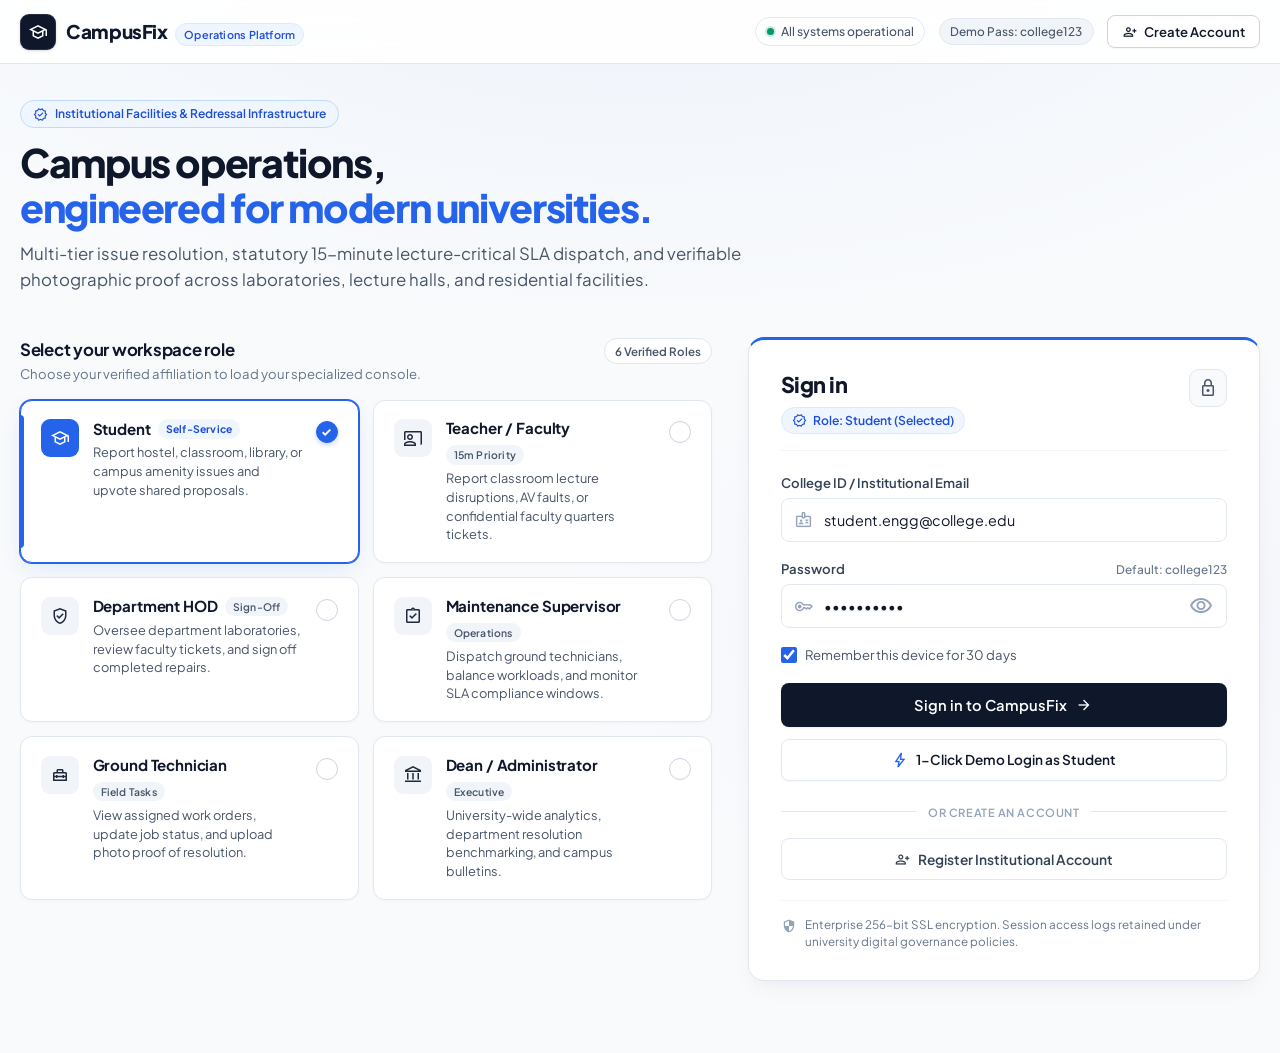
==== commit 660b7095: "feat(ui, staff, hod): UI/UX refinements, HOD governance console, and technician workflow guards - En" ====
--- a/frontend/index.html
+++ b/frontend/index.html
@@ -3,9 +3,9 @@
 <head>
   <meta charset="UTF-8">
   <meta name="viewport" content="width=device-width, initial-scale=1.0">
-  <title>CampusFix — University Issue & Grievance Portal</title>
-
-  <!-- Stitch Design Typography & Material Symbols Icons -->
+  <title>CampusFix — University Operations & Facilities Platform</title>
+
+  <!-- Plus Jakarta Sans & Material Symbols Outlined -->
   <link rel="preconnect" href="https://fonts.googleapis.com">
   <link rel="preconnect" href="https://fonts.gstatic.com" crossorigin>
   <link rel="stylesheet" href="https://fonts.googleapis.com/css2?family=Plus+Jakarta+Sans:wght@400;500;600;700;800&display=swap">
@@ -16,199 +16,323 @@
   <link rel="stylesheet" href="css/dashboard.css">
 
   <style>
-    /* ── Stitch Civic Collegiate: Login Specific Styles ── */
-
-    /* Layout Container & Background Accents */
-    .login-page-wrapper {
-      position: relative;
-      overflow-x: hidden;
-      min-height: calc(100vh - 68px);
-      padding: 2.5rem 0 3.5rem 0;
-    }
-
-    .ambient-blur-1 {
-      position: absolute;
-      top: -3rem;
-      left: -5rem;
-      width: 24rem;
-      height: 24rem;
+    /* ========================================================
+       CampusFix — Premium Tech Startup Aesthetics
+       Refined Midnight Navy, Electric Blue & Crisp Surfaces
+       ======================================================== */
+
+    :root {
+      --navy-950: #0B132B;
+      --navy-900: #0F172A;
+      --navy-800: #1E293B;
+      --slate-700: #334155;
+      --slate-600: #475569;
+      --slate-500: #64748B;
+      --slate-400: #94A3B8;
+      --slate-300: #CBD5E1;
+      --slate-200: #E2E8F0;
+      --slate-100: #F1F5F9;
+      --slate-50:  #F8FAFC;
+      --blue-600:  #2563EB;
+      --blue-700:  #1D4ED8;
+      --blue-50:   #EFF6FF;
+      --emerald-600: #059669;
+      --emerald-50:  #ECFDF5;
+    }
+
+    body {
+      background-color: var(--slate-50);
+      background-image: radial-gradient(1200px 600px at 50% -120px, rgba(37, 99, 235, 0.05), transparent 75%),
+                        radial-gradient(800px 400px at 85% 60%, rgba(99, 102, 241, 0.03), transparent 70%);
+      color: var(--navy-900);
+      font-family: var(--font-sans);
+      min-height: 100vh;
+      display: flex;
+      flex-direction: column;
+      -webkit-font-smoothing: antialiased;
+      -moz-osx-font-smoothing: grayscale;
+    }
+
+    /* ── 1. Minimalist Institutional Header ────────────────── */
+    .saas-navbar {
+      background: rgba(255, 255, 255, 0.9);
+      backdrop-filter: blur(12px);
+      -webkit-backdrop-filter: blur(12px);
+      border-bottom: 1px solid var(--slate-200);
+      position: sticky;
+      top: 0;
+      z-index: 50;
+      height: 64px;
+      display: flex;
+      align-items: center;
+    }
+
+    .saas-nav-inner {
+      display: flex;
+      justify-content: space-between;
+      align-items: center;
+      width: 100%;
+    }
+
+    .saas-brand {
+      display: flex;
+      align-items: center;
+      gap: 0.65rem;
+      text-decoration: none;
+      color: var(--navy-900);
+    }
+
+    .saas-brand-icon {
+      width: 36px;
+      height: 36px;
+      border-radius: 9px;
+      background: var(--navy-900);
+      color: #FFFFFF;
+      display: flex;
+      align-items: center;
+      justify-content: center;
+      box-shadow: 0 1px 3px rgba(15, 23, 42, 0.15);
+      border: 1px solid rgba(255, 255, 255, 0.1);
+    }
+
+    .saas-brand-name {
+      font-size: 1.18rem;
+      font-weight: 800;
+      letter-spacing: -0.025em;
+      color: var(--navy-900);
+    }
+
+    .saas-brand-pill {
+      font-size: 0.68rem;
+      font-weight: 600;
+      color: var(--blue-700);
+      background: var(--blue-50);
+      padding: 0.15rem 0.5rem;
       border-radius: 9999px;
-      background: rgba(216, 226, 255, 0.45);
-      filter: blur(64px);
-      pointer-events: none;
-      z-index: 0;
-    }
-
-    .ambient-blur-2 {
-      position: absolute;
-      top: 35%;
-      right: -6rem;
-      width: 22rem;
-      height: 22rem;
+      border: 1px solid #DBEAFE;
+      letter-spacing: 0.02em;
+    }
+
+    .saas-nav-right {
+      display: flex;
+      align-items: center;
+      gap: 0.85rem;
+    }
+
+    .saas-status-badge {
+      display: inline-flex;
+      align-items: center;
+      gap: 0.45rem;
+      font-size: 0.76rem;
+      font-weight: 500;
+      color: var(--slate-600);
+      padding: 0.25rem 0.65rem;
+      background: #FFFFFF;
+      border: 1px solid var(--slate-200);
       border-radius: 9999px;
-      background: rgba(218, 226, 253, 0.5);
-      filter: blur(64px);
-      pointer-events: none;
-      z-index: 0;
-    }
-
-    /* Hero / Context Anchor */
-    .login-hero {
-      position: relative;
-      z-index: 1;
-      margin-bottom: 2.5rem;
-    }
-
-    .official-pill {
+    }
+
+    .status-dot-pulse {
+      width: 7px;
+      height: 7px;
+      border-radius: 9999px;
+      background: var(--emerald-600);
+      box-shadow: 0 0 0 2px rgba(5, 150, 105, 0.2);
+    }
+
+    .saas-demo-chip {
+      font-size: 0.74rem;
+      font-weight: 500;
+      color: var(--slate-600);
+      background: var(--slate-100);
+      padding: 0.25rem 0.65rem;
+      border-radius: 9999px;
+      border: 1px solid var(--slate-200);
+    }
+
+    .saas-btn-register {
+      font-size: 0.82rem;
+      font-weight: 600;
+      padding: 0.42rem 0.85rem;
+      background: #FFFFFF;
+      color: var(--navy-900);
+      border: 1px solid var(--slate-300);
+      border-radius: 8px;
+      cursor: pointer;
       display: inline-flex;
       align-items: center;
-      gap: 0.5rem;
-      padding: 0.35rem 0.85rem;
-      border-radius: var(--radius-full);
-      background: var(--bg-subtle);
-      color: var(--primary);
-      font-size: 0.72rem;
-      font-weight: 700;
-      text-transform: uppercase;
-      letter-spacing: 0.04em;
-      border: 1px solid var(--border-subtle);
-      box-shadow: var(--shadow-sm);
+      gap: 0.4rem;
+      transition: all 0.15s ease;
+      box-shadow: 0 1px 2px rgba(15, 23, 42, 0.04);
+    }
+
+    .saas-btn-register:hover {
+      background: var(--slate-50);
+      border-color: var(--slate-400);
+      color: var(--blue-600);
+    }
+
+    /* ── 2. Hero Section ──────────────────────────────────── */
+    .saas-hero-section {
+      padding: 2.25rem 0 1.75rem 0;
+    }
+
+    .saas-hero-badge {
+      display: inline-flex;
+      align-items: center;
+      gap: 0.45rem;
+      font-size: 0.75rem;
+      font-weight: 600;
+      color: var(--blue-700);
+      background: var(--blue-50);
+      padding: 0.25rem 0.75rem;
+      border-radius: 9999px;
+      border: 1px solid #BFDBFE;
       margin-bottom: 0.75rem;
     }
 
-    .pulse-dot {
-      width: 8px;
-      height: 8px;
-      border-radius: 9999px;
-      background: var(--accent-blue);
-      box-shadow: 0 0 0 0 rgba(0, 88, 190, 0.7);
-      animation: pulse-ring 2s infinite cubic-bezier(0.45, 0, 0.2, 1);
-    }
-
-    @keyframes pulse-ring {
-      0% { transform: scale(0.95); box-shadow: 0 0 0 0 rgba(0, 88, 190, 0.6); }
-      70% { transform: scale(1); box-shadow: 0 0 0 7px rgba(0, 88, 190, 0); }
-      100% { transform: scale(0.95); box-shadow: 0 0 0 0 rgba(0, 88, 190, 0); }
-    }
-
-    .hero-headline {
-      font-size: 2.5rem;
+    .saas-hero-title {
+      font-size: 2.45rem;
       font-weight: 800;
-      color: var(--primary);
-      letter-spacing: -0.02em;
-      line-height: 1.2;
-      margin-bottom: 0.5rem;
-    }
-
-    .hero-subtext {
+      letter-spacing: -0.035em;
+      line-height: 1.15;
+      color: var(--navy-900);
+      margin-bottom: 0.65rem;
+    }
+
+    .saas-hero-title span {
+      color: var(--blue-600);
+    }
+
+    .saas-hero-desc {
       font-size: 1.05rem;
-      color: var(--secondary);
-      max-width: 760px;
-      line-height: 1.5;
-    }
-
-    /* Two-Column Responsive Grid */
-    .login-layout-grid {
-      position: relative;
-      z-index: 1;
+      color: var(--slate-600);
+      max-width: 780px;
+      line-height: 1.55;
+      font-weight: 400;
+    }
+
+    /* ── 3. Main Grid Layout ──────────────────────────────── */
+    .saas-login-grid {
       display: grid;
-      grid-template-columns: 1.25fr 1fr;
+      grid-template-columns: minmax(0, 1.35fr) minmax(0, 1fr);
       gap: 2.25rem;
       align-items: start;
-    }
-
-    @media (max-width: 1024px) {
-      .login-layout-grid {
-        grid-template-columns: 1fr;
+      margin-top: 1rem;
+      margin-bottom: 4.5rem;
+    }
+    .saas-login-grid > * {
+      min-width: 0;
+    }
+
+    @media (max-width: 1040px) {
+      .saas-login-grid {
+        grid-template-columns: minmax(0, 1fr);
         gap: 2rem;
       }
-      .hero-headline {
-        font-size: 2rem;
+      .saas-hero-title {
+        font-size: 2.1rem;
       }
     }
 
-    /* Left Column: Role Selection */
-    .role-section-header {
+    /* ── 4. Left Column: Role Selection Matrix ────────────── */
+    .saas-roles-header {
       display: flex;
       justify-content: space-between;
-      align-items: flex-end;
+      align-items: baseline;
       margin-bottom: 1rem;
-      padding-bottom: 0.25rem;
-    }
-
-    .role-section-title {
-      font-size: 1.15rem;
+    }
+
+    .saas-roles-title {
+      font-size: 1.05rem;
       font-weight: 700;
-      color: var(--primary);
-      margin-bottom: 0.2rem;
-    }
-
-    .role-section-subtitle {
-      font-size: 0.84rem;
-      color: var(--secondary);
-    }
-
-    .role-count-badge {
-      display: inline-flex;
-      align-items: center;
-      gap: 0.35rem;
-      font-size: 0.75rem;
-      font-weight: 700;
-      color: var(--accent-blue);
-      background: var(--accent-blue-light);
-      padding: 0.25rem 0.65rem;
-      border-radius: var(--radius-full);
-      white-space: nowrap;
+      color: var(--navy-900);
+      letter-spacing: -0.015em;
+    }
+
+    .saas-roles-subtitle {
+      font-size: 0.82rem;
+      color: var(--slate-500);
+      margin-top: 0.15rem;
+    }
+
+    .saas-roles-count {
+      font-size: 0.72rem;
+      font-weight: 600;
+      color: var(--slate-600);
+      background: #FFFFFF;
+      padding: 0.2rem 0.6rem;
+      border-radius: 9999px;
+      border: 1px solid var(--slate-200);
     }
 
     .role-cards-stack {
-      display: flex;
-      flex-direction: column;
-      gap: 0.75rem;
-    }
-
-    /* Interactive Role Card */
+      display: grid;
+      grid-template-columns: repeat(2, minmax(0, 1fr));
+      gap: 0.9rem;
+    }
+
+    @media (max-width: 640px) {
+      .role-cards-stack {
+        grid-template-columns: minmax(0, 1fr);
+      }
+    }
+
+    /* Refined Role Card with Full Text Readability (No Truncation) */
     .role-card {
-      position: relative;
+      background: #FFFFFF;
+      border: 1px solid var(--slate-200);
+      border-radius: 12px;
+      padding: 1.15rem 1.25rem;
+      cursor: pointer;
+      transition: all 0.18s cubic-bezier(0.16, 1, 0.3, 1);
       display: flex;
       justify-content: space-between;
       align-items: flex-start;
-      gap: 1rem;
-      background: #ffffff;
-      border: 1px solid var(--border);
-      border-radius: var(--radius-md);
-      padding: 1.1rem 1.25rem;
-      cursor: pointer;
-      box-shadow: var(--shadow-sm);
-      transition: all 0.18s cubic-bezier(0.4, 0, 0.2, 1);
+      gap: 0.85rem;
+      min-height: auto;
       user-select: none;
+      box-shadow: 0 1px 3px 0 rgba(15, 23, 42, 0.03);
+      position: relative;
     }
 
     .role-card:hover {
+      border-color: var(--slate-400);
       transform: translateY(-2px);
-      box-shadow: var(--shadow-md);
-      border-color: #93c5fd;
+      box-shadow: 0 10px 20px -3px rgba(15, 23, 42, 0.07);
     }
 
     .role-card.active {
-      border: 2px solid var(--border-focus);
-      background: #f8fafc;
-      box-shadow: var(--shadow-md);
+      border-color: var(--blue-600);
+      background: #FFFFFF;
+      box-shadow: 0 0 0 1px var(--blue-600), 0 8px 24px -4px rgba(37, 99, 235, 0.12);
+    }
+
+    .role-card.active::before {
+      content: '';
+      position: absolute;
+      left: -1px;
+      top: 14px;
+      bottom: 14px;
+      width: 3.5px;
+      background: var(--blue-600);
+      border-radius: 0 4px 4px 0;
     }
 
     .role-card-left {
       display: flex;
       align-items: flex-start;
-      gap: 1rem;
+      gap: 0.85rem;
       min-width: 0;
+      flex: 1;
     }
 
     .role-icon-box {
-      width: 44px;
-      height: 44px;
-      border-radius: var(--radius-sm);
-      background: var(--bg-subtle);
-      color: var(--primary);
+      width: 38px;
+      height: 38px;
+      border-radius: 9px;
+      background: var(--slate-100);
+      color: var(--navy-800);
       display: flex;
       align-items: center;
       justify-content: center;
@@ -216,162 +340,225 @@
       transition: all 0.15s ease;
     }
 
-    .role-card:hover .role-icon-box,
+    .role-icon-box span {
+      font-size: 20px;
+    }
+
+    .role-card:hover .role-icon-box {
+      background: var(--blue-50);
+      color: var(--blue-600);
+    }
+
     .role-card.active .role-icon-box {
-      background: var(--primary);
-      color: #ffffff;
+      background: var(--blue-600);
+      color: #FFFFFF;
     }
 
     .role-card-content {
       min-width: 0;
+      flex: 1;
     }
 
     .role-card-header {
       display: flex;
       align-items: center;
-      gap: 0.5rem;
+      gap: 0.45rem;
       flex-wrap: wrap;
-      margin-bottom: 0.25rem;
+      margin-bottom: 0.3rem;
     }
 
     .role-card-title {
-      font-size: 0.98rem;
+      font-size: 0.94rem;
       font-weight: 700;
-      color: var(--primary);
+      color: var(--navy-900);
+      line-height: 1.25;
+      letter-spacing: -0.01em;
     }
 
     .role-card-pill {
-      font-size: 0.68rem;
+      font-size: 0.65rem;
+      font-weight: 600;
+      padding: 0.12rem 0.5rem;
+      border-radius: 9999px;
+      background: var(--slate-100);
+      color: var(--slate-600);
+      letter-spacing: 0.02em;
+    }
+
+    .role-card.active .role-card-pill {
+      background: var(--blue-50);
+      color: var(--blue-700);
       font-weight: 700;
-      padding: 0.15rem 0.5rem;
-      border-radius: var(--radius-full);
-      background: var(--bg-subtle);
-      color: var(--primary);
-      text-transform: uppercase;
-      letter-spacing: 0.03em;
-    }
-
-    .role-card.active .role-card-pill {
-      background: var(--primary-light);
-      color: var(--primary);
-    }
-
+    }
+
+    /* Full Readable Description — Zero Ellipsis Truncation */
     .role-card-desc {
-      font-size: 0.83rem;
-      color: var(--secondary);
-      line-height: 1.4;
-    }
-
-    /* Radio Indicator */
+      font-size: 0.8rem;
+      color: var(--slate-600);
+      line-height: 1.45;
+      margin-top: 0.2rem;
+      display: block;
+      overflow: visible;
+    }
+
+    /* Minimalist Radio Indicator */
     .role-radio {
-      width: 24px;
-      height: 24px;
-      border-radius: var(--radius-full);
+      width: 22px;
+      height: 22px;
+      border-radius: 9999px;
+      border: 1.5px solid var(--slate-300);
+      background: #FFFFFF;
       display: flex;
       align-items: center;
       justify-content: center;
       flex-shrink: 0;
-      background: var(--bg-subtle);
-      color: var(--text-muted);
-      border: 1px solid var(--border);
+      margin-top: 2px;
+      transition: all 0.18s cubic-bezier(0.16, 1, 0.3, 1);
+    }
+
+    .role-card:hover .role-radio {
+      border-color: var(--slate-400);
+    }
+
+    .radio-dot {
+      width: 6px;
+      height: 6px;
+      border-radius: 9999px;
+      background: transparent;
       transition: all 0.15s ease;
     }
 
-    .radio-dot {
-      width: 8px;
-      height: 8px;
-      border-radius: var(--radius-full);
-      background: var(--border);
-    }
-
     .role-radio.checked {
-      background: var(--primary);
-      border-color: var(--primary);
-      color: #ffffff;
-    }
-
-    /* Right Column: Authentication Card */
-    .auth-card {
-      background: #ffffff;
-      border: 1px solid var(--border);
-      border-radius: var(--radius-lg);
-      padding: 2rem;
-      box-shadow: var(--shadow-lg);
+      background: var(--blue-600);
+      border-color: var(--blue-600);
+      color: #FFFFFF;
+      box-shadow: 0 2px 4px rgba(37, 99, 235, 0.25);
+    }
+
+    .role-radio.checked span {
+      font-size: 15px;
+      font-weight: 800;
+    }
+
+    /* ── 5. Right Column: Premium Authentication Card ─────── */
+    .saas-auth-card {
+      background: #FFFFFF;
+      border: 1px solid var(--slate-200);
+      border-top: 3px solid var(--blue-600);
+      border-radius: 16px;
+      padding: 1.85rem 2rem;
+      box-shadow: 0 10px 25px -5px rgba(15, 23, 42, 0.05), 0 8px 10px -6px rgba(15, 23, 42, 0.02);
       position: relative;
     }
 
-    .auth-card-header {
+    .saas-auth-header {
       display: flex;
       justify-content: space-between;
       align-items: flex-start;
-      margin-bottom: 1.5rem;
+      margin-bottom: 1.35rem;
       padding-bottom: 1rem;
-      border-bottom: 1px solid var(--border);
-    }
-
-    .auth-card-title {
-      font-size: 1.45rem;
+      border-bottom: 1px solid var(--slate-100);
+    }
+
+    .saas-auth-title {
+      font-size: 1.35rem;
       font-weight: 800;
-      color: var(--primary);
-      letter-spacing: -0.015em;
-    }
-
-    .active-role-pill {
+      color: var(--navy-900);
+      letter-spacing: -0.02em;
+    }
+
+    .active-role-chip-pill {
       display: inline-flex;
       align-items: center;
       gap: 0.35rem;
       margin-top: 0.35rem;
-      font-size: 0.82rem;
-      font-weight: 700;
-      color: var(--accent-blue);
-    }
-
-    .auth-lock-circle {
-      width: 42px;
-      height: 42px;
-      border-radius: var(--radius-full);
-      background: var(--bg-subtle);
-      color: var(--primary);
+      padding: 0.2rem 0.65rem;
+      border-radius: 9999px;
+      background: var(--blue-50);
+      border: 1px solid #DBEAFE;
+      font-size: 0.76rem;
+      font-weight: 600;
+      color: var(--blue-700);
+    }
+
+    .saas-lock-icon {
+      width: 38px;
+      height: 38px;
+      border-radius: 10px;
+      background: var(--slate-50);
+      border: 1px solid var(--slate-200);
+      color: var(--slate-600);
       display: flex;
       align-items: center;
       justify-content: center;
       flex-shrink: 0;
-      box-shadow: var(--shadow-sm);
-    }
-
-    /* Form Fields with Inner Icons */
-    .form-label-row {
+    }
+
+    /* Form Fields */
+    .saas-form-group {
+      margin-bottom: 1.05rem;
+    }
+
+    .saas-form-label-row {
       display: flex;
       justify-content: space-between;
       align-items: baseline;
       margin-bottom: 0.35rem;
     }
 
-    .forgot-link {
-      font-size: 0.78rem;
-      color: var(--secondary);
+    .saas-form-label {
+      font-size: 0.82rem;
       font-weight: 600;
-    }
-
-    .input-with-icon {
+      color: var(--slate-700);
+    }
+
+    .saas-default-hint {
+      font-size: 0.74rem;
+      color: var(--slate-500);
+      font-weight: 500;
+    }
+
+    .saas-input-wrapper {
       position: relative;
       display: flex;
       align-items: center;
     }
 
-    .input-icon {
+    .saas-input-icon {
       position: absolute;
       left: 0.85rem;
-      color: var(--text-light);
-      font-size: 20px;
+      color: var(--slate-400);
+      font-size: 19px;
       pointer-events: none;
     }
 
-    .input-icon-padding {
+    .saas-form-input {
+      width: 100%;
+      height: 44px;
       padding-left: 2.65rem !important;
       padding-right: 2.65rem !important;
-      height: 44px;
+      font-family: var(--font-sans);
       font-size: 0.9rem;
+      color: var(--navy-900);
+      background: #FFFFFF;
+      border: 1px solid var(--slate-200);
+      border-radius: 8px;
+      outline: none;
+      transition: all 0.15s ease;
+    }
+
+    .saas-form-input::placeholder {
+      color: var(--slate-400);
+    }
+
+    .saas-form-input:hover {
+      border-color: var(--slate-300);
+    }
+
+    .saas-form-input:focus {
+      border-color: var(--blue-600);
+      box-shadow: 0 0 0 3.5px rgba(37, 99, 235, 0.12);
+      background: #FFFFFF;
     }
 
     .password-toggle-btn {
@@ -379,158 +566,197 @@
       right: 0.65rem;
       background: transparent;
       border: none;
-      color: var(--text-light);
+      color: var(--slate-400);
       cursor: pointer;
       display: flex;
       align-items: center;
       justify-content: center;
       padding: 0.25rem;
-      border-radius: var(--radius-xs);
+      border-radius: 4px;
     }
 
     .password-toggle-btn:hover {
-      color: var(--primary);
-    }
-
-    .form-remember-row {
+      color: var(--navy-900);
+    }
+
+    .saas-remember-row {
       display: flex;
       align-items: center;
       justify-content: space-between;
-      margin: 0.75rem 0 1.25rem 0;
-    }
-
-    .remember-label {
+      margin: 0.75rem 0 1.15rem 0;
+    }
+
+    .saas-remember-label {
       display: inline-flex;
       align-items: center;
       gap: 0.5rem;
-      font-size: 0.83rem;
-      color: var(--secondary);
+      font-size: 0.82rem;
+      color: var(--slate-600);
       cursor: pointer;
     }
 
-    .remember-checkbox {
+    .saas-remember-checkbox {
       width: 16px;
       height: 16px;
-      accent-color: var(--primary);
+      accent-color: var(--blue-600);
       cursor: pointer;
-    }
-
-    .btn-submit-full {
+      border-radius: 4px;
+    }
+
+    /* Buttons */
+    .saas-btn-submit {
       width: 100%;
       height: 44px;
-      font-size: 0.95rem;
-      font-weight: 700;
-      box-shadow: var(--shadow-sm);
-    }
-
-    .btn-demo-instant {
+      background: var(--navy-900);
+      color: #FFFFFF;
+      font-family: var(--font-sans);
+      font-size: 0.92rem;
+      font-weight: 600;
+      border: 1px solid transparent;
+      border-radius: 8px;
+      cursor: pointer;
+      display: inline-flex;
+      align-items: center;
+      justify-content: center;
+      gap: 0.5rem;
+      transition: all 0.15s cubic-bezier(0.16, 1, 0.3, 1);
+      box-shadow: 0 1px 2px rgba(15, 23, 42, 0.08);
+    }
+
+    .saas-btn-submit:hover {
+      background: var(--navy-800);
+      box-shadow: 0 4px 12px -2px rgba(15, 23, 42, 0.16);
+      transform: translateY(-1px);
+    }
+
+    .saas-btn-submit:active {
+      transform: translateY(1px);
+      box-shadow: 0 1px 2px rgba(15, 23, 42, 0.08);
+    }
+
+    /* Refined 1-Click Instant Demo Button */
+    .saas-btn-instant-demo {
       width: 100%;
       min-height: 42px;
       margin-top: 0.75rem;
-      background: var(--bg-subtle);
-      border: 1px solid #bfdbfe;
-      color: var(--accent-blue);
+      background: #FFFFFF;
+      color: var(--navy-900);
+      font-family: var(--font-sans);
       font-size: 0.85rem;
-      font-weight: 700;
+      font-weight: 600;
+      border: 1px solid var(--slate-200);
+      border-radius: 8px;
+      cursor: pointer;
       display: inline-flex;
       align-items: center;
       justify-content: center;
       gap: 0.45rem;
-      border-radius: var(--radius-sm);
-      cursor: pointer;
       transition: all 0.15s ease;
-    }
-
-    .btn-demo-instant:hover {
-      background: var(--accent-blue-light);
-      border-color: var(--accent-blue);
-      transform: translateY(-1px);
-    }
-
-    /* SSO Partition Divider */
-    .sso-partition {
+      box-shadow: 0 1px 2px rgba(15, 23, 42, 0.03);
+    }
+
+    .saas-btn-instant-demo:hover {
+      background: var(--slate-50);
+      border-color: var(--slate-300);
+      color: var(--blue-600);
+      box-shadow: 0 2px 4px rgba(15, 23, 42, 0.04);
+    }
+
+    .saas-btn-instant-demo:active {
+      transform: translateY(1px);
+    }
+
+    /* SSO Divider */
+    .saas-sso-divider {
       position: relative;
-      display: flex;
-      align-items: center;
-      justify-content: center;
-      margin: 1.5rem 0 1rem 0;
-    }
-
-    .sso-line {
-      width: 100%;
+      text-align: center;
+      margin: 1.15rem 0 0.95rem 0;
+    }
+
+    .saas-divider-line {
+      position: absolute;
+      top: 50%;
+      left: 0;
+      right: 0;
       height: 1px;
-      background: var(--border);
-    }
-
-    .sso-text {
-      position: absolute;
-      background: #ffffff;
+      background: var(--slate-200);
+    }
+
+    .saas-divider-text {
+      position: relative;
+      background: #FFFFFF;
       padding: 0 0.75rem;
       font-size: 0.7rem;
-      font-weight: 700;
-      color: var(--text-light);
-      text-transform: uppercase;
+      font-weight: 600;
+      color: var(--slate-400);
       letter-spacing: 0.05em;
     }
 
-    .security-footnote {
-      margin-top: 1.5rem;
-      padding: 0.75rem 0.9rem;
-      background: var(--bg-subtle);
-      border-radius: var(--radius-sm);
+    .saas-btn-secondary {
+      width: 100%;
+      min-height: 42px;
+      background: #FFFFFF;
+      color: var(--slate-700);
+      font-family: var(--font-sans);
+      font-size: 0.86rem;
+      font-weight: 600;
+      border: 1px solid var(--slate-200);
+      border-radius: 8px;
+      cursor: pointer;
+      display: inline-flex;
+      align-items: center;
+      justify-content: center;
+      gap: 0.45rem;
+      transition: all 0.15s ease;
+    }
+
+    .saas-btn-secondary:hover {
+      background: var(--slate-50);
+      border-color: var(--slate-300);
+      color: var(--navy-900);
+    }
+
+    /* Security Footnote */
+    .saas-security-footer {
       display: flex;
       align-items: flex-start;
       gap: 0.5rem;
-      border: 1px solid var(--border-subtle);
-    }
-
-    .footnote-icon {
-      font-size: 18px;
-      color: var(--success);
+      margin-top: 1.25rem;
+      padding-top: 0.95rem;
+      border-top: 1px solid var(--slate-100);
+    }
+
+    .saas-security-icon {
+      font-size: 16px;
+      color: var(--slate-400);
+      margin-top: 1px;
       flex-shrink: 0;
-      margin-top: 0.1rem;
-    }
-
-    .footnote-text {
-      font-size: 0.75rem;
-      color: var(--secondary);
-      line-height: 1.4;
-    }
-
-    /* Top Bar Header Additions */
-    .brand-icon {
-      font-size: 24px;
-      color: var(--primary);
-    }
-
-    .brand-name {
-      font-weight: 800;
-      letter-spacing: -0.02em;
-    }
-
-    .nav-right {
-      display: flex;
-      align-items: center;
-      gap: 1rem;
-    }
-
-    .portal-info {
-      display: flex;
-      align-items: center;
-      gap: 0.5rem;
-      font-size: 0.82rem;
-      font-weight: 600;
-      color: var(--secondary);
-    }
-
-    .portal-info .info-icon,
-    .portal-info .help-icon {
-      font-size: 18px;
-      color: var(--accent-blue);
-    }
-
-    .portal-info .divider {
-      color: var(--border);
+    }
+
+    .saas-security-text {
+      font-size: 0.73rem;
+      color: var(--slate-500);
+      line-height: 1.45;
+      margin: 0;
+    }
+
+    /* ── 6. Registration Modal ────────────────────────────── */
+    .saas-modal-box {
+      background: #FFFFFF;
+      border: 1px solid var(--slate-200);
+      border-radius: 14px;
+      max-width: 540px;
+      width: 100%;
+      max-height: 90vh;
+      overflow-y: auto;
+      box-shadow: 0 25px 50px -12px rgba(15, 23, 42, 0.15);
+      padding: 1.85rem;
+      animation: saasModalSlide 0.2s cubic-bezier(0.16, 1, 0.3, 1);
+    }
+
+    @keyframes saasModalSlide {
+      from { transform: translateY(6px) scale(0.98); opacity: 0; }
+      to { transform: translateY(0) scale(1); opacity: 1; }
     }
 
     @media (max-width: 768px) {
@@ -542,63 +768,66 @@
 </head>
 <body>
 
-  <!-- Top Bar Navbar -->
-  <header class="navbar">
-    <div class="container nav-wrapper">
-      <a href="index.html" class="brand-logo">
-        <span class="material-symbols-outlined brand-icon">school</span>
-        <span class="brand-name">CampusFix</span>
-        <span class="brand-badge">Official Portal</span>
+  <!-- ── 1. Minimalist Institutional Header ──────────────── -->
+  <header class="saas-navbar">
+    <div class="container saas-nav-inner">
+      <a href="index.html" class="saas-brand">
+        <div class="saas-brand-icon">
+          <span class="material-symbols-outlined" style="font-size: 20px;">school</span>
+        </div>
+        <div style="display: flex; align-items: baseline; gap: 0.5rem;">
+          <span class="saas-brand-name">CampusFix</span>
+          <span class="saas-brand-pill">Operations Platform</span>
+        </div>
       </a>
 
-      <div class="nav-right">
-        <div class="portal-info hidden-sm">
-          <span class="material-symbols-outlined info-icon">domain</span>
-          <span>State University System</span>
-          <span class="divider">|</span>
-          <span class="material-symbols-outlined help-icon">support_agent</span>
-          <span>Viva Ready (college123)</span>
-        </div>
-        <button class="btn btn-outline btn-sm" onclick="openRegisterModal()">Create Account</button>
+      <div class="saas-nav-right">
+        <div class="saas-status-badge hidden-sm">
+          <span class="status-dot-pulse"></span>
+          <span>All systems operational</span>
+        </div>
+        <div class="saas-demo-chip hidden-sm" title="Default password for all accounts is: college123">
+          <span>Demo Pass: college123</span>
+        </div>
+        <button class="saas-btn-register" onclick="openRegisterModal()" type="button">
+          <span class="material-symbols-outlined" style="font-size: 16px;">person_add</span>
+          <span>Create Account</span>
+        </button>
       </div>
     </div>
   </header>
 
-  <!-- Main Login Page Section -->
+  <!-- ── 2. Hero Section ─────────────────────────────────── -->
   <main class="container login-page-wrapper">
-    <!-- Ambient university architectural backdrop accents -->
-    <div class="ambient-blur-1"></div>
-    <div class="ambient-blur-2"></div>
-
-    <!-- Header / Context Anchor -->
-    <section class="login-hero">
-      <div class="official-pill">
-        <span class="pulse-dot"></span>
-        <span>Official University Facilities &amp; Academic Redressal System</span>
+    <section class="saas-hero-section">
+      <div class="saas-hero-badge">
+        <span class="material-symbols-outlined" style="font-size: 15px;">verified</span>
+        <span>Institutional Facilities &amp; Redressal Infrastructure</span>
       </div>
-      <h1 class="hero-headline">A Better Campus Starts Here.</h1>
-      <p class="hero-subtext">
-        Report issues, track resolutions, and help build a seamless campus experience across facilities, classrooms, and residences.
+      <h1 class="saas-hero-title">
+        Campus operations, <br class="hidden-sm">
+        <span>engineered for modern universities.</span>
+      </h1>
+      <p class="saas-hero-desc">
+        Multi-tier issue resolution, statutory 15-minute lecture-critical SLA dispatch, and verifiable photographic proof across laboratories, lecture halls, and residential facilities.
       </p>
     </section>
 
-    <!-- Two-Column Layout (Roles on Left, Authentication on Right) -->
-    <div class="login-layout-grid">
-
-      <!-- LEFT COLUMN: Role Selection (7 Columns / 1.25fr) -->
+    <!-- ── 3. Main Grid Layout ───────────────────────────── -->
+    <div class="saas-login-grid">
+
+      <!-- LEFT COLUMN: Refined 6-Role Matrix -->
       <section class="role-selection-col">
-        <div class="role-section-header">
+        <div class="saas-roles-header">
           <div>
-            <h2 class="role-section-title">Select Your Campus Role</h2>
-            <p class="role-section-subtitle">Choose your affiliation to route directly to your personalized workspace.</p>
+            <h2 class="saas-roles-title">Select your workspace role</h2>
+            <p class="saas-roles-subtitle">Choose your verified affiliation to load your specialized console.</p>
           </div>
-          <span class="role-count-badge">
-            <span class="material-symbols-outlined" style="font-size: 15px;">touch_app</span>
-            <span>5 Verified Roles</span>
-          </span>
+          <span class="saas-roles-count">6 Verified Roles</span>
         </div>
 
         <div class="role-cards-stack" id="roleCardsGroup">
+
           <!-- Role 1: Student (Default Selected) -->
           <div class="role-card active" data-role-key="student" onclick="selectRole('student')">
             <div class="role-card-left">
@@ -608,15 +837,15 @@
               <div class="role-card-content">
                 <div class="role-card-header">
                   <h3 class="role-card-title">Student</h3>
-                  <span class="role-card-pill">Self-Service Portal</span>
+                  <span class="role-card-pill">Self-Service</span>
                 </div>
                 <p class="role-card-desc">
-                  Lodge dorm, classroom, library, or campus amenity complaints and track updates in real-time.
+                  Report hostel, classroom, library, or campus amenity issues and upvote shared proposals.
                 </p>
               </div>
             </div>
             <div class="role-radio checked">
-              <span class="material-symbols-outlined" style="font-size: 16px; font-weight: bold;">check</span>
+              <span class="material-symbols-outlined">check</span>
             </div>
           </div>
 
@@ -629,10 +858,10 @@
               <div class="role-card-content">
                 <div class="role-card-header">
                   <h3 class="role-card-title">Teacher / Faculty</h3>
-                  <span class="role-card-pill">Priority Academic Routing</span>
+                  <span class="role-card-pill">15m Priority</span>
                 </div>
                 <p class="role-card-desc">
-                  Report laboratory equipment, smart-board, lecture hall, or private staff room amenity concerns.
+                  Report classroom lecture disruptions, AV faults, or confidential faculty quarters tickets.
                 </p>
               </div>
             </div>
@@ -641,7 +870,28 @@
             </div>
           </div>
 
-          <!-- Role 3: Maintenance Supervisor -->
+          <!-- Role 3: Department HOD -->
+          <div class="role-card" data-role-key="hod" onclick="selectRole('hod')">
+            <div class="role-card-left">
+              <div class="role-icon-box">
+                <span class="material-symbols-outlined">verified_user</span>
+              </div>
+              <div class="role-card-content">
+                <div class="role-card-header">
+                  <h3 class="role-card-title">Department HOD</h3>
+                  <span class="role-card-pill">Sign-Off</span>
+                </div>
+                <p class="role-card-desc">
+                  Oversee department laboratories, review faculty tickets, and sign off completed repairs.
+                </p>
+              </div>
+            </div>
+            <div class="role-radio">
+              <span class="radio-dot"></span>
+            </div>
+          </div>
+
+          <!-- Role 4: Maintenance Supervisor -->
           <div class="role-card" data-role-key="supervisor" onclick="selectRole('supervisor')">
             <div class="role-card-left">
               <div class="role-icon-box">
@@ -650,10 +900,10 @@
               <div class="role-card-content">
                 <div class="role-card-header">
                   <h3 class="role-card-title">Maintenance Supervisor</h3>
-                  <span class="role-card-pill">Operations Management</span>
+                  <span class="role-card-pill">Operations</span>
                 </div>
                 <p class="role-card-desc">
-                  Dispatch work orders, assign ground technicians, monitor SLA deadlines, and verify completed fixes.
+                  Dispatch ground technicians, balance workloads, and monitor SLA compliance windows.
                 </p>
               </div>
             </div>
@@ -662,7 +912,7 @@
             </div>
           </div>
 
-          <!-- Role 4: Ground Staff / Technician -->
+          <!-- Role 5: Ground Staff / Technician -->
           <div class="role-card" data-role-key="technician" onclick="selectRole('technician')">
             <div class="role-card-left">
               <div class="role-icon-box">
@@ -670,11 +920,11 @@
               </div>
               <div class="role-card-content">
                 <div class="role-card-header">
-                  <h3 class="role-card-title">Ground Staff / Technician</h3>
-                  <span class="role-card-pill">Field Execution</span>
+                  <h3 class="role-card-title">Ground Technician</h3>
+                  <span class="role-card-pill">Field Tasks</span>
                 </div>
                 <p class="role-card-desc">
-                  View assigned tickets, update job status, and upload photo proof to verify completed repairs.
+                  View assigned work orders, update job status, and upload photo proof of resolution.
                 </p>
               </div>
             </div>
@@ -683,7 +933,7 @@
             </div>
           </div>
 
-          <!-- Role 5: Dean / Administrator -->
+          <!-- Role 6: Dean / Administrator -->
           <div class="role-card" data-role-key="admin" onclick="selectRole('admin')">
             <div class="role-card-left">
               <div class="role-icon-box">
@@ -692,10 +942,10 @@
               <div class="role-card-content">
                 <div class="role-card-header">
                   <h3 class="role-card-title">Dean / Administrator</h3>
-                  <span class="role-card-pill">Executive Oversight</span>
+                  <span class="role-card-pill">Executive</span>
                 </div>
                 <p class="role-card-desc">
-                  Oversee university-wide grievance metrics, department performance, safety compliance, and audit logs.
+                  University-wide analytics, department resolution benchmarking, and campus bulletins.
                 </p>
               </div>
             </div>
@@ -703,49 +953,54 @@
               <span class="radio-dot"></span>
             </div>
           </div>
+
         </div>
       </section>
 
-      <!-- RIGHT COLUMN: University Authentication Card (5 Columns / 1fr) -->
+      <!-- RIGHT COLUMN: Premium Authentication Card -->
       <section class="auth-card-col">
-        <div class="card auth-card">
+        <div class="saas-auth-card">
+
           <!-- Card Header -->
-          <div class="auth-card-header">
+          <div class="saas-auth-header">
             <div>
-              <h2 class="auth-card-title">Sign In</h2>
-              <div class="active-role-pill">
-                <span class="material-symbols-outlined" style="font-size: 16px;">verified_user</span>
+              <h2 class="saas-auth-title">Sign in</h2>
+              <div class="active-role-chip-pill">
+                <span class="material-symbols-outlined" style="font-size: 15px;">verified</span>
                 <span id="active-role-display">Role: Student (Selected)</span>
               </div>
             </div>
-            <div class="auth-lock-circle">
-              <span class="material-symbols-outlined">lock</span>
+            <div class="saas-lock-icon">
+              <span class="material-symbols-outlined" style="font-size: 20px;">lock</span>
             </div>
           </div>
 
           <!-- Login Error Box -->
-          <div id="loginError" class="badge badge-sla-breached" style="display: none; width: 100%; margin-bottom: 1rem; padding: 0.65rem 0.9rem; text-align: left; font-size: 0.82rem;"></div>
+          <div id="loginError" class="badge badge-sla-breached" style="display: none; width: 100%; margin-bottom: 1rem; padding: 0.65rem 0.9rem; text-align: left; font-size: 0.82rem; border-radius: 8px;"></div>
 
           <!-- Standard Login Form -->
           <form id="loginForm">
+
             <!-- Email / ID Input -->
-            <div class="form-group">
-              <label class="form-label" for="loginEmail">College ID / University Email</label>
-              <div class="input-with-icon">
-                <span class="material-symbols-outlined input-icon">badge</span>
-                <input type="email" id="loginEmail" class="form-control input-icon-padding" placeholder="e.g., student.engg@college.edu" value="student.engg@college.edu" required>
+            <div class="saas-form-group">
+              <div class="saas-form-label-row">
+                <label class="saas-form-label" for="loginEmail">College ID / Institutional Email</label>
+              </div>
+              <div class="saas-input-wrapper">
+                <span class="material-symbols-outlined saas-input-icon">badge</span>
+                <input type="email" id="loginEmail" class="saas-form-input" placeholder="e.g., student.engg@college.edu" value="student.engg@college.edu" required>
               </div>
             </div>
 
             <!-- Password Input -->
-            <div class="form-group">
-              <div class="form-label-row">
-                <label class="form-label" for="loginPassword" style="margin-bottom: 0;">Password</label>
-                <span class="forgot-link" title="Viva demo password is: college123">Default: college123</span>
-              </div>
-              <div class="input-with-icon">
-                <span class="material-symbols-outlined input-icon">key</span>
-                <input type="password" id="loginPassword" class="form-control input-icon-padding" placeholder="••••••••••••" value="college123" required>
+            <div class="saas-form-group">
+              <div class="saas-form-label-row">
+                <label class="saas-form-label" for="loginPassword">Password</label>
+                <span class="saas-default-hint" title="Demo password is: college123">Default: college123</span>
+              </div>
+              <div class="saas-input-wrapper">
+                <span class="material-symbols-outlined saas-input-icon">key</span>
+                <input type="password" id="loginPassword" class="saas-form-input" placeholder="••••••••••••" value="college123" required>
                 <button type="button" class="password-toggle-btn" onclick="togglePasswordVisibility()" aria-label="Toggle password visibility">
                   <span class="material-symbols-outlined" id="passwordToggleIcon">visibility</span>
                 </button>
@@ -753,43 +1008,43 @@
             </div>
 
             <!-- Remember Me -->
-            <div class="form-remember-row">
-              <label class="remember-label">
-                <input type="checkbox" checked class="remember-checkbox">
+            <div class="saas-remember-row">
+              <label class="saas-remember-label">
+                <input type="checkbox" checked class="saas-remember-checkbox">
                 <span>Remember this device for 30 days</span>
               </label>
             </div>
 
             <!-- Submit Button -->
-            <button type="submit" class="btn btn-primary btn-submit-full" id="submitLoginBtn">
-              <span>Sign In to CampusFix</span>
+            <button type="submit" class="saas-btn-submit" id="submitLoginBtn">
+              <span>Sign in to CampusFix</span>
               <span class="material-symbols-outlined" style="font-size: 18px;">arrow_forward</span>
             </button>
 
             <!-- 1-Click Instant Demo Login Button -->
-            <button type="button" class="btn-demo-instant" id="instantDemoBtn" onclick="executeActiveRoleDemo()">
-              <span class="material-symbols-outlined" style="font-size: 18px;">bolt</span>
+            <button type="button" class="saas-btn-instant-demo" id="instantDemoBtn" onclick="executeActiveRoleDemo()">
+              <span class="material-symbols-outlined" style="font-size: 18px; color: var(--blue-600);">bolt</span>
               <span id="instantDemoText">1-Click Demo Login as Student</span>
             </button>
 
-            <!-- Partition -->
-            <div class="sso-partition">
-              <div class="sso-line"></div>
-              <span class="sso-text">OR CREATE AN ACCOUNT</span>
+            <!-- SSO / Register Divider -->
+            <div class="saas-sso-divider">
+              <div class="saas-divider-line"></div>
+              <span class="saas-divider-text">OR CREATE AN ACCOUNT</span>
             </div>
 
             <!-- Create Account Modal Trigger -->
-            <button type="button" class="btn btn-outline" style="width: 100%; min-height: 44px;" onclick="openRegisterModal()">
-              <span class="material-symbols-outlined" style="font-size: 18px;">person_add</span>
-              <span>Register New Institutional Account</span>
+            <button type="button" class="saas-btn-secondary" onclick="openRegisterModal()">
+              <span class="material-symbols-outlined" style="font-size: 17px;">person_add</span>
+              <span>Register Institutional Account</span>
             </button>
           </form>
 
           <!-- Security Footnote -->
-          <div class="security-footnote">
-            <span class="material-symbols-outlined footnote-icon">security</span>
-            <p class="footnote-text">
-              256-bit SSL encrypted institutional portal. Session access logs recorded under State University Digital Safety Policy.
+          <div class="saas-security-footer">
+            <span class="material-symbols-outlined saas-security-icon">security</span>
+            <p class="saas-security-text">
+              Enterprise 256-bit SSL encryption. Session access logs retained under university digital governance policies.
             </p>
           </div>
         </div>
@@ -798,18 +1053,18 @@
     </div>
   </main>
 
-  <!-- Registration Modal (Full functional backend registration) -->
+  <!-- ── 6. Registration Modal ────────────────────────────── -->
   <div id="registerModal" class="modal-overlay">
-    <div class="modal-box">
-      <div class="modal-header">
-        <h3 class="modal-title" style="display: flex; align-items: center; gap: 0.5rem; font-weight: 800; color: var(--primary);">
-          <span class="material-symbols-outlined" style="color: var(--accent-blue);">badge</span>
+    <div class="saas-modal-box">
+      <div class="modal-header" style="border-bottom: 1px solid var(--slate-200); padding-bottom: 0.85rem; margin-bottom: 1.25rem;">
+        <h3 class="modal-title" style="display: flex; align-items: center; gap: 0.5rem; font-weight: 800; color: var(--navy-900); font-size: 1.15rem;">
+          <span class="material-symbols-outlined" style="color: var(--blue-600);">badge</span>
           <span>Register Institutional Account</span>
         </h3>
         <button class="close-btn" onclick="closeRegisterModal()">&times;</button>
       </div>
 
-      <div id="regError" class="badge badge-sla-breached" style="display: none; width: 100%; margin-bottom: 1rem; padding: 0.65rem 0.9rem; text-align: left; font-size: 0.82rem;"></div>
+      <div id="regError" class="badge badge-sla-breached" style="display: none; width: 100%; margin-bottom: 1rem; padding: 0.65rem 0.9rem; text-align: left; font-size: 0.82rem; border-radius: 6px;"></div>
 
       <form id="registerForm">
         <div class="form-group">
@@ -834,7 +1089,9 @@
             <option value="TEACHER">Teacher / Faculty</option>
             <option value="TECHNICIAN">Ground Technician (Plumber/Carpenter/etc.)</option>
           </select>
-          <div class="form-hint">Note: HOD, Supervisor and Admin accounts are provisioned by university administration.</div>
+          <div class="form-hint" style="font-size: 0.74rem; color: var(--slate-500); margin-top: 0.35rem;">
+            Note: HOD, Supervisor and Admin accounts are provisioned by university administration.
+          </div>
         </div>
 
         <div class="form-group">
@@ -850,8 +1107,8 @@
         </div>
 
         <div style="display: flex; gap: 0.75rem; justify-content: flex-end; margin-top: 1.5rem;">
-          <button type="button" class="btn btn-outline" onclick="closeRegisterModal()">Cancel</button>
-          <button type="submit" class="btn btn-primary">Create Account</button>
+          <button type="button" class="btn btn-outline" style="padding: 0.55rem 1.15rem; font-size: 0.86rem;" onclick="closeRegisterModal()">Cancel</button>
+          <button type="submit" class="btn btn-primary" style="padding: 0.55rem 1.35rem; font-size: 0.86rem; background: var(--navy-900);">Create Account</button>
         </div>
       </form>
     </div>
@@ -861,7 +1118,7 @@
   <script src="js/auth.js"></script>
 
   <script>
-    // Stitch Role Mapping Configuration
+    // Role Mapping Configuration
     const roleConfig = {
       student: {
         title: 'Student',
@@ -872,6 +1129,11 @@
         title: 'Teacher / Faculty',
         email: 'teacher.engg@college.edu',
         placeholder: 'e.g., teacher.engg@college.edu or EMP992'
+      },
+      hod: {
+        title: 'Department HOD',
+        email: 'hod.engg@college.edu',
+        placeholder: 'e.g., hod.engg@college.edu or HOD001'
       },
       supervisor: {
         title: 'Maintenance Supervisor',
@@ -907,7 +1169,7 @@
         if (radio) {
           if (isMatch) {
             radio.className = 'role-radio checked';
-            radio.innerHTML = '<span class="material-symbols-outlined" style="font-size: 16px; font-weight: bold;">check</span>';
+            radio.innerHTML = '<span class="material-symbols-outlined">check</span>';
           } else {
             radio.className = 'role-radio';
             radio.innerHTML = '<span class="radio-dot"></span>';
@@ -966,4 +1228,4 @@
     }
   </script>
 </body>
-</html>+</html>
--- a/frontend/css/style.css
+++ b/frontend/css/style.css
@@ -1,85 +1,90 @@
 /* ========================================================
    CampusFix Design System — Core Styles & CSS Variables
-   Aligned with the Stitch "Civic Collegiate" design system.
+   University Operations Management SaaS Platform
    ======================================================== */
 
 /* ── Google Font: Plus Jakarta Sans ─────────────────────── */
 @import url('https://fonts.googleapis.com/css2?family=Plus+Jakarta+Sans:wght@400;500;600;700;800&display=swap');
 
 :root {
-  /* ── Brand colors (Stitch Civic Collegiate palette) ──── */
+  /* ── Brand colors (Premium Institutional Navy & Action Blue) ── */
 
-  /* Primary: deep institutional navy */
-  --primary:        #1b365d;   /* Stitch primary-container / DESIGN.md "Primary Navy" */
-  --primary-hover:  #0f2042;   /* DESIGN.md: "Hover shifts to #0F2042" */
-  --primary-light:  #d6e3ff;   /* Stitch primary-fixed — tinted surface for badges/bg */
-  --primary-dim:    #aec7f7;   /* Stitch primary-fixed-dim — lighter tint / inverse */
+  /* Primary: Deep institutional navy */
+  --primary:        #0f1d38;   /* Deep Institutional Navy */
+  --primary-hover:  #091224;   /* Darkened navy hover */
+  --primary-light:  #e0e7ff;   /* Soft slate/indigo tint for badges/surfaces */
+  --primary-dim:    #c7d2fe;   /* Muted indigo highlight */
+  --primary-navy:   #0f1d38;   /* Explicit institutional navy token */
 
-  /* Secondary / supporting text (Muted Slate — Stitch on-surface-variant) */
-  --secondary:       #44474e;  /* Stitch on-surface-variant for body subtext & descriptions */
-  --secondary-hover: #131b2e;  /* Hover state for muted text / on-surface */
-  --secondary-light: #f2f3ff;  /* Stitch surface-container-low */
+  /* Secondary / supporting text */
+  --secondary:       #475569;  /* Crisp slate for body subtext & descriptions */
+  --secondary-hover: #1e293b;  /* Dark slate hover state */
+  --secondary-light: #f1f5f9;  /* Surface container low */
 
-  /* Interactive action blue (Stitch secondary / action accent) */
-  --accent-blue:       #0058be;  /* Stitch secondary (Action Blue) */
-  --accent-blue-hover: #004395;  /* Stitch on-secondary-fixed-variant */
-  --accent-blue-light: #d8e2ff;  /* Stitch secondary-fixed */
+  /* Interactive action blue (Enterprise Blue) */
+  --accent-blue:       #2563eb;  /* High-contrast Action Blue */
+  --accent-blue-hover: #1d4ed8;  /* Deepened action blue */
+  --accent-blue-light: #eff6ff;  /* Ice blue surface tint */
 
-  /* Status — Stitch status hierarchy */
-  --success:        #065f46;   /* Resolved: on-tertiary-container (WCAG AA on white) */
-  --success-bg:     #ecfdf5;   /* Resolved background */
-  --success-light:  #f0fdf4;   /* Compat alias — resolved row bg (kept for existing JS) */
+  /* Status — High-Contrast Operational Hierarchy */
+  --success:        #047857;   /* Resolved: Emerald Green */
+  --success-bg:     #ecfdf5;   /* Resolved background tint */
+  --success-border: #a7f3d0;   /* Resolved border */
+  --success-light:  #ecfdf5;   /* Compat alias */
 
-  --warning:        #92400e;   /* In-Progress text */
-  --warning-bg:     #fffbeb;   /* In-Progress background */
+  --warning:        #b45309;   /* In-Progress text: Warm Amber */
+  --warning-bg:     #fffbeb;   /* In-Progress background tint */
+  --warning-border: #fde68a;   /* In-Progress border */
   --warning-light:  #fffbeb;   /* Compat alias */
 
-  --danger:         #ba1a1a;   /* Stitch error */
-  --danger-hover:   #93000a;   /* Stitch on-error-container */
-  --danger-light:   #ffdad6;   /* Stitch error-container */
+  --danger:         #dc2626;   /* Urgent / Critical: Crimson */
+  --danger-hover:   #b91c1c;   /* Dark red hover */
+  --danger-bg:      #fef2f2;   /* Critical background tint */
+  --danger-border:  #fecaca;   /* Critical border */
+  --danger-light:   #fef2f2;   /* Compat alias */
 
-  /* Faculty-room / purple accent (kept for existing components) */
-  --purple:         #6b21a8;
-  --purple-light:   #faf5ff;
+  /* Academic Leadership / Purple Accent */
+  --purple:         #7c3aed;   /* Academic Purple */
+  --purple-light:   #f5f3ff;   /* Soft violet tint */
+  --purple-border:  #ddd6fe;
 
   /* ── Surfaces & backgrounds ──────────────────────────── */
-  --bg-main:   #faf8ff;  /* Stitch background/surface — warm-white with violet tint */
-  --bg-card:   #ffffff;  /* Stitch surface-container-lowest — card white */
-  --bg-subtle: #f2f3ff;  /* Stitch surface-container-low — hover rows, sub-panels */
+  --bg-main:   #f8fafc;  /* Clean modern SaaS off-white slate */
+  --bg-card:   #ffffff;  /* Pure white surface */
+  --bg-subtle: #f1f5f9;  /* Slate 100 for hover rows, sub-panels */
+  --surface-low: #f8fafc;
+  --surface-hover: #f1f5f9;
 
   /* ── Borders ─────────────────────────────────────────── */
-  --border:        #e2e8f0;  /* Stitch Structural Lines (#E2E8F0) micro-border */
-  --border-subtle: #e2e7ff;  /* Stitch surface-container-high — dividers inside cards */
-  --border-focus:  #3b82f6;  /* Action & Focus Blue — unchanged per DESIGN.md spec */
+  --border:        #e2e8f0;  /* Clean structural hairline border */
+  --border-subtle: #f1f5f9;  /* Micro-divider */
+  --border-focus:  #2563eb;  /* Focus ring blue */
 
   /* ── Typography ──────────────────────────────────────── */
   --font-sans:    'Plus Jakarta Sans', -apple-system, BlinkMacSystemFont,
                   'Segoe UI', Roboto, 'Helvetica Neue', Arial, sans-serif;
 
-  --text-main:    #131b2e;   /* Stitch on-surface */
-  --text-muted:   #44474e;   /* Stitch on-surface-variant */
-  --text-light:   #74777f;   /* Stitch outline — lightest readable text */
-  --text-inverse: #eef0ff;   /* Stitch inverse-on-surface — text on dark bg */
+  --text-main:    #0f172a;   /* Slate 900 for high-contrast readability */
+  --text-muted:   #475569;   /* Slate 600 */
+  --text-light:   #64748b;   /* Slate 500 */
+  --text-inverse: #ffffff;   /* Pure white on dark */
 
-  /* ── Border radius (Stitch rounded scale) ────────────── */
-  --radius-xs:   4px;      /* Stitch rounded.sm (0.25rem) — tiny chips, dots */
-  --radius-sm:   8px;      /* Stitch rounded.DEFAULT (0.5rem) — buttons, inputs, badges */
-  --radius-md:   12px;     /* Stitch rounded.md (0.75rem) — cards, form panels */
-  --radius-lg:   16px;     /* Stitch rounded.xl (1rem) — modals, drawers */
-  --radius-full: 9999px;   /* Pill badges, avatars */
+  /* ── Border radius scale ─────────────────────────────── */
+  --radius-xs:   4px;
+  --radius-sm:   6px;
+  --radius-md:   10px;
+  --radius-lg:   14px;
+  --radius-xl:   20px;
+  --radius-full: 9999px;
 
-  /* ── Elevation shadows (navy-tinted, per Stitch spec) ── */
-  /* Layer 1 — Cards, lists, panels */
-  --shadow-sm: 0 1px 3px 0 rgba(15, 32, 66, 0.04),
-               0 1px 2px -1px rgba(15, 32, 66, 0.02);
-  /* Layer 2 — Active / hover interactive state */
-  --shadow-md: 0 4px 6px -1px rgba(15, 32, 66, 0.06),
-               0 2px 4px -2px rgba(15, 32, 66, 0.04);
-  /* Layer 3 — Modals, overlays, floating banners */
-  --shadow-lg: 0 20px 25px -5px rgba(15, 32, 66, 0.08),
-               0 8px 10px -6px rgba(15, 32, 66, 0.04);
+  /* ── Refined Layered Box Shadows ─────────────────────── */
+  --shadow-xs: 0 1px 2px 0 rgba(15, 23, 42, 0.05);
+  --shadow-sm: 0 1px 3px 0 rgba(15, 23, 42, 0.06), 0 1px 2px -1px rgba(15, 23, 42, 0.04);
+  --shadow-md: 0 4px 6px -1px rgba(15, 23, 42, 0.08), 0 2px 4px -2px rgba(15, 23, 42, 0.04);
+  --shadow-lg: 0 10px 15px -3px rgba(15, 23, 42, 0.08), 0 4px 6px -4px rgba(15, 23, 42, 0.03);
+  --shadow-xl: 0 20px 25px -5px rgba(15, 23, 42, 0.1), 0 8px 10px -6px rgba(15, 23, 42, 0.04);
 
-  /* ── Spacing cadence (Stitch spacing scale) ──────────── */
+  /* ── Spacing Cadence ─────────────────────────────────── */
   --space-xs: 0.25rem;  /*  4px */
   --space-sm: 0.5rem;   /*  8px */
   --space-md: 1rem;     /* 16px */
@@ -88,11 +93,18 @@
 }
 
 /* ── Global reset & base typography ─────────────────────── */
-* {
+*, *::before, *::after {
   box-sizing: border-box;
   margin: 0;
   padding: 0;
   font-family: var(--font-sans);
+}
+
+html {
+  overflow-x: hidden;
+  width: 100%;
+  max-width: 100vw;
+  -webkit-text-size-adjust: 100%;
 }
 
 body {
@@ -100,13 +112,18 @@
   color: var(--text-main);
   line-height: 1.5;
   min-height: 100vh;
+  overflow-x: hidden;
+  width: 100%;
+  max-width: 100vw;
 }
 
 /* Container */
 .container {
-  max-width: 1200px;
+  max-width: 1280px;
+  width: 100%;
   margin: 0 auto;
   padding: 0 1.25rem;
+  box-sizing: border-box;
 }
 
 /* Header / Navbar */
--- a/frontend/css/components.css
+++ b/frontend/css/components.css
@@ -1,29 +1,53 @@
 /* ========================================================
    CampusFix UI Components — Buttons, Badges, Modals, Tabs
+   University Operations Management SaaS Design System
    ======================================================== */
 
-/* Buttons */
+/* ── Buttons ────────────────────────────────────────────── */
 .btn {
   display: inline-flex;
   align-items: center;
   justify-content: center;
   gap: 0.5rem;
-  padding: 0.55rem 1.1rem;
+  padding: 0.55rem 1.15rem;
   font-size: 0.875rem;
   font-weight: 600;
   border-radius: var(--radius-md);
   border: 1px solid transparent;
   cursor: pointer;
-  transition: all 0.15s ease-in-out;
+  transition: all 0.18s cubic-bezier(0.4, 0, 0.2, 1);
   text-decoration: none;
+  line-height: 1.25;
+  user-select: none;
+}
+
+.btn:active {
+  transform: translateY(1px);
+}
+
+.btn:focus-visible {
+  outline: none;
+  box-shadow: 0 0 0 3px rgba(37, 99, 235, 0.25);
 }
 
 .btn-primary {
   background: var(--primary);
   color: #ffffff;
+  box-shadow: 0 1px 2px rgba(15, 23, 42, 0.12), inset 0 1px 0 rgba(255, 255, 255, 0.15);
 }
 .btn-primary:hover {
   background: var(--primary-hover);
+  box-shadow: var(--shadow-sm);
+}
+
+.btn-action {
+  background: var(--accent-blue);
+  color: #ffffff;
+  box-shadow: 0 1px 2px rgba(37, 99, 235, 0.2);
+}
+.btn-action:hover {
+  background: var(--accent-blue-hover);
+  box-shadow: var(--shadow-sm);
 }
 
 .btn-danger {
@@ -39,16 +63,19 @@
   color: #ffffff;
 }
 .btn-success:hover {
-  background: #15803d;
+  background: #065f46;
 }
 
 .btn-outline {
-  background: transparent;
+  background: #ffffff;
   border-color: var(--border);
   color: var(--text-main);
+  box-shadow: var(--shadow-xs);
 }
 .btn-outline:hover {
-  background: var(--bg-main);
+  background: var(--bg-subtle);
+  border-color: #cbd5e1;
+  color: var(--primary);
 }
 
 .btn-sm {
@@ -58,65 +85,101 @@
 }
 
 .btn-lg {
-  padding: 0.8rem 1.5rem;
+  padding: 0.8rem 1.6rem;
   font-size: 1rem;
   border-radius: var(--radius-lg);
 }
 
-/* Badges & Tags */
+/* ── Badges & Status Indicators ─────────────────────────── */
 .badge {
   display: inline-flex;
   align-items: center;
-  padding: 0.2rem 0.55rem;
+  gap: 0.35rem;
+  padding: 0.25rem 0.6rem;
   border-radius: var(--radius-full);
-  font-size: 0.75rem;
-  font-weight: 600;
+  font-size: 0.72rem;
+  font-weight: 700;
   text-transform: uppercase;
-}
-
-.badge-submitted { background: #f1f5f9; color: #475569; }
-.badge-assigned { background: #e0f2fe; color: #0284c7; }
-.badge-in_progress { background: #fef3c7; color: #d97706; }
-.badge-resolved { background: #dcfce7; color: #16a34a; }
-.badge-closed { background: #e2e8f0; color: #334155; }
-.badge-reopened { background: #fee2e2; color: #dc2626; }
-
-.badge-critical { background: var(--danger); color: #fff; font-weight: 700; }
+  letter-spacing: 0.04em;
+  border: 1px solid transparent;
+  white-space: nowrap;
+}
+
+.badge-submitted {
+  background: #f1f5f9;
+  color: #475569;
+  border-color: #e2e8f0;
+}
+.badge-assigned {
+  background: #eff6ff;
+  color: #1d4ed8;
+  border-color: #bfdbfe;
+}
+.badge-in_progress {
+  background: #fffbeb;
+  color: #b45309;
+  border-color: #fde68a;
+}
+.badge-resolved {
+  background: #ecfdf5;
+  color: #047857;
+  border-color: #a7f3d0;
+}
+.badge-closed {
+  background: #f1f5f9;
+  color: #334155;
+  border-color: #cbd5e1;
+}
+.badge-reopened {
+  background: #fef2f2;
+  color: #dc2626;
+  border-color: #fecaca;
+}
+
+.badge-critical {
+  background: #dc2626;
+  color: #ffffff;
+  font-weight: 800;
+  box-shadow: 0 1px 3px rgba(220, 38, 38, 0.3);
+}
+
 .badge-lecture-critical {
   background: #dc2626;
   color: #ffffff;
-  animation: pulse 1.5s infinite;
-  box-shadow: 0 0 8px rgba(220, 38, 38, 0.4);
+  font-weight: 800;
+  animation: pulse-critical 1.8s infinite;
+  box-shadow: 0 0 10px rgba(220, 38, 38, 0.45);
 }
 
 .badge-sla-breached {
-  background: #fee2e2;
+  background: #fef2f2;
   color: #b91c1c;
   border: 1px solid #f87171;
   font-weight: 700;
 }
 
-@keyframes pulse {
-  0% { transform: scale(1); }
-  50% { transform: scale(1.04); }
-  100% { transform: scale(1); }
-}
-
-/* Cards */
+@keyframes pulse-critical {
+  0% { transform: scale(1); box-shadow: 0 0 0 0 rgba(220, 38, 38, 0.5); }
+  70% { transform: scale(1.02); box-shadow: 0 0 0 6px rgba(220, 38, 38, 0); }
+  100% { transform: scale(1); box-shadow: 0 0 0 0 rgba(220, 38, 38, 0); }
+}
+
+/* ── Cards ──────────────────────────────────────────────── */
 .card {
   background: var(--bg-card);
   border: 1px solid var(--border);
-  border-radius: var(--radius-md);
-  padding: 1.25rem;
+  border-radius: var(--radius-lg);
+  padding: 1.35rem;
   box-shadow: var(--shadow-sm);
-  transition: transform 0.15s ease, box-shadow 0.15s ease;
+  transition: transform 0.2s cubic-bezier(0.4, 0, 0.2, 1), box-shadow 0.2s cubic-bezier(0.4, 0, 0.2, 1), border-color 0.2s ease;
 }
 
 .card:hover {
   box-shadow: var(--shadow-md);
-}
-
-/* Tabs */
+  border-color: #cbd5e1;
+}
+
+/* ── Tabs Navigation ────────────────────────────────────── */
 .tabs-nav {
   display: flex;
   gap: 0.5rem;
@@ -126,7 +189,7 @@
 
 .tab-btn {
   padding: 0.75rem 1.25rem;
-  font-size: 0.95rem;
+  font-size: 0.92rem;
   font-weight: 600;
   color: var(--text-muted);
   background: transparent;
@@ -137,95 +200,135 @@
   display: flex;
   align-items: center;
   gap: 0.5rem;
+  transition: all 0.15s ease;
+}
+
+.tab-btn:hover {
+  color: var(--primary);
 }
 
 .tab-btn.active {
-  color: var(--primary);
-  border-bottom-color: var(--primary);
-}
-
-/* Modal Dialog */
+  color: var(--accent-blue);
+  border-bottom-color: var(--accent-blue);
+  font-weight: 700;
+}
+
+/* ── Modal Dialog Overlay & Box ─────────────────────────── */
 .modal-overlay {
   position: fixed;
   top: 0;
   left: 0;
   width: 100vw;
   height: 100vh;
-  background: rgba(15, 23, 42, 0.6);
+  background: rgba(15, 23, 42, 0.55);
+  backdrop-filter: blur(6px);
+  -webkit-backdrop-filter: blur(6px);
   display: none;
   justify-content: center;
   align-items: center;
-  z-index: 100;
-  padding: 1rem;
+  z-index: 1000;
+  padding: 1.25rem;
 }
 
 .modal-overlay.open {
   display: flex;
+  animation: modal-fade-in 0.2s ease-out;
+}
+
+@keyframes modal-fade-in {
+  from { opacity: 0; }
+  to { opacity: 1; }
 }
 
 .modal-box {
   background: #ffffff;
-  border-radius: var(--radius-lg);
-  max-width: 580px;
+  border: 1px solid var(--border);
+  border-radius: var(--radius-xl);
+  max-width: 600px;
   width: 100%;
   max-height: 90vh;
   overflow-y: auto;
-  box-shadow: var(--shadow-lg);
-  padding: 1.75rem;
+  box-shadow: var(--shadow-xl);
+  padding: 2rem;
+  animation: modal-slide-in 0.22s cubic-bezier(0.16, 1, 0.3, 1);
+}
+
+@keyframes modal-slide-in {
+  from { transform: translateY(8px) scale(0.98); opacity: 0; }
+  to { transform: translateY(0) scale(1); opacity: 1; }
 }
 
 .modal-header {
   display: flex;
   justify-content: space-between;
   align-items: center;
-  margin-bottom: 1.25rem;
+  margin-bottom: 1.5rem;
   border-bottom: 1px solid var(--border);
-  padding-bottom: 0.75rem;
+  padding-bottom: 1rem;
 }
 
 .modal-title {
-  font-size: 1.25rem;
-  font-weight: 700;
+  font-size: 1.3rem;
+  font-weight: 800;
+  color: var(--primary);
+  letter-spacing: -0.015em;
 }
 
 .close-btn {
   background: transparent;
   border: none;
-  font-size: 1.5rem;
+  font-size: 1.6rem;
+  line-height: 1;
   cursor: pointer;
-  color: var(--text-muted);
-}
-
-/* Form inputs */
+  color: var(--text-light);
+  border-radius: var(--radius-sm);
+  padding: 0.25rem;
+  transition: all 0.15s ease;
+}
+
+.close-btn:hover {
+  color: var(--text-main);
+  background: var(--bg-subtle);
+}
+
+/* ── Form Inputs & Controls ─────────────────────────────── */
 .form-group {
-  margin-bottom: 1rem;
+  margin-bottom: 1.15rem;
 }
 
 .form-label {
   display: block;
-  font-size: 0.875rem;
-  font-weight: 600;
+  font-size: 0.85rem;
+  font-weight: 700;
   color: var(--text-main);
-  margin-bottom: 0.35rem;
+  margin-bottom: 0.4rem;
 }
 
 .form-control {
   width: 100%;
-  padding: 0.65rem 0.85rem;
-  font-size: 0.9rem;
+  padding: 0.7rem 0.95rem;
+  font-size: 0.92rem;
+  color: var(--text-main);
   border: 1px solid var(--border);
   border-radius: var(--radius-md);
   outline: none;
-  background: #fff;
+  background: #ffffff;
+  transition: border-color 0.15s ease, box-shadow 0.15s ease, background-color 0.15s ease;
+}
+
+.form-control::placeholder {
+  color: #94a3b8;
 }
 
 .form-control:focus {
-  border-color: var(--border-focus);
-  box-shadow: 0 0 0 3px rgba(59, 130, 246, 0.15);
+  border-color: var(--accent-blue);
+  box-shadow: 0 0 0 3px rgba(37, 99, 235, 0.15);
+  background: #ffffff;
 }
 
 .form-hint {
   font-size: 0.78rem;
-  color: var(--text-muted);
-  margin-top: 0.25rem;
-}
+  color: var(--secondary);
+  margin-top: 0.35rem;
+  line-height: 1.4;
+}
--- a/frontend/css/dashboard.css
+++ b/frontend/css/dashboard.css
@@ -1,56 +1,1299 @@
 /* ========================================================
    CampusFix Dashboard & Feed Layout Styles
+   University Operations Management SaaS Design System
+   Premium Midnight Navy, Electric Blue & Crisp Surfaces
    ======================================================== */
 
-.dashboard-header {
-  padding: 1.75rem 0 1.25rem 0;
-  display: flex;
+/* ── 1. Sticky Top Navigation ──────────────────────────── */
+.stitch-navbar {
+  position: sticky;
+  top: 0;
+  left: 0;
+  right: 0;
+  z-index: 50;
+  width: 100%;
+  box-sizing: border-box;
+  background: rgba(255, 255, 255, 0.94);
+  backdrop-filter: blur(12px);
+  -webkit-backdrop-filter: blur(12px);
+  border-bottom: 1px solid var(--border);
+  box-shadow: 0 1px 3px 0 rgba(15, 23, 42, 0.04);
+}
+
+.stitch-nav-inner {
+  max-width: 1280px;
+  width: 100%;
+  box-sizing: border-box;
+  margin: 0 auto;
+  padding: 0 1.25rem;
+  min-height: 64px;
+  display: flex;
+  align-items: center;
   justify-content: space-between;
-  align-items: center;
+  gap: 1rem;
+}
+
+.stitch-nav-brand {
+  display: flex;
+  align-items: center;
+  gap: 0.65rem;
+  text-decoration: none;
+  flex-shrink: 0;
+}
+
+.stitch-brand-icon {
+  width: 36px;
+  height: 36px;
+  border-radius: 9px;
+  background: var(--navy-900, #0f172a);
+  color: #ffffff;
+  display: flex;
+  align-items: center;
+  justify-content: center;
+  box-shadow: 0 1px 3px rgba(15, 23, 42, 0.15);
+  border: 1px solid rgba(255, 255, 255, 0.1);
+  flex-shrink: 0;
+}
+
+.stitch-brand-text {
+  display: flex;
+  align-items: center;
+  gap: 0.45rem;
+  flex-shrink: 0;
+}
+
+.stitch-brand-title {
+  font-family: var(--font-sans);
+  font-size: 1.15rem;
+  font-weight: 800;
+  color: var(--navy-900, #0f172a);
+  line-height: 1.1;
+  letter-spacing: -0.025em;
+  white-space: nowrap;
+}
+
+.stitch-brand-subtitle {
+  font-size: 0.68rem;
+  font-weight: 700;
+  color: var(--accent-blue, #2563eb);
+  background: var(--accent-blue-light, #eff6ff);
+  padding: 0.15rem 0.55rem;
+  border-radius: var(--radius-full);
+  border: 1px solid #dbeafe;
+  text-transform: uppercase;
+  letter-spacing: 0.04em;
+  white-space: nowrap;
+}
+
+.stitch-nav-links {
+  display: flex;
+  align-items: center;
+  gap: 0.35rem;
+  overflow-x: auto;
+  -webkit-overflow-scrolling: touch;
+  scrollbar-width: none;
+  -ms-overflow-style: none;
+  white-space: nowrap;
+  min-width: 0;
+  padding: 0.25rem 0;
+}
+
+.stitch-nav-links::-webkit-scrollbar {
+  display: none;
+}
+
+.stitch-nav-link {
+  flex-shrink: 0;
+  white-space: nowrap;
+  padding: 0.45rem 0.8rem;
+  border-radius: var(--radius-sm);
+  font-size: 0.84rem;
+  font-weight: 600;
+  color: var(--secondary, #475569);
+  text-decoration: none;
+  transition: all 0.18s cubic-bezier(0.4, 0, 0.2, 1);
+  cursor: pointer;
+  border: 1px solid transparent;
+  background: transparent;
+  display: inline-flex;
+  align-items: center;
+  gap: 0.4rem;
+  user-select: none;
+}
+
+.stitch-nav-link:hover {
+  color: var(--navy-900, #0f172a);
+  background: var(--surface-hover, #f1f5f9);
+}
+
+.stitch-nav-link.active {
+  background: var(--accent-blue-light, #eff6ff);
+  color: var(--accent-blue-hover, #1d4ed8);
+  border: 1px solid #dbeafe;
+  font-weight: 700;
+}
+
+.stitch-nav-actions {
+  display: flex;
+  align-items: center;
+  gap: 0.65rem;
+  flex-shrink: 0;
+}
+
+.stitch-nav-user {
+  display: flex;
+  align-items: center;
+  gap: 0.65rem;
+  flex-shrink: 0;
+}
+
+.stitch-user-info {
+  display: flex;
+  flex-direction: column;
+  text-align: right;
+  line-height: 1.25;
+}
+
+.stitch-user-name {
+  font-size: 0.875rem;
+  font-weight: 700;
+  color: var(--text-main, #0f172a);
+  white-space: nowrap;
+}
+
+.stitch-user-dept {
+  font-size: 0.72rem;
+  font-weight: 500;
+  color: var(--secondary, #475569);
+  max-width: 280px;
+  white-space: nowrap;
+  overflow: hidden;
+  text-overflow: ellipsis;
+}
+
+@media (max-width: 1280px) {
+  .stitch-user-dept {
+    max-width: 200px;
+  }
+}
+
+@media (max-width: 1040px) {
+  .stitch-user-dept {
+    display: none;
+  }
+}
+
+@media (max-width: 820px) {
+  .stitch-nav-inner {
+    flex-wrap: wrap;
+    padding: 0.6rem 1rem;
+    gap: 0.6rem;
+    min-height: auto;
+  }
+  .stitch-nav-links {
+    order: 3;
+    width: 100%;
+    max-width: 100%;
+    border-top: 1px solid var(--border);
+    padding-top: 0.5rem;
+  }
+}
+
+@media (max-width: 640px) {
+  .stitch-nav-inner {
+    padding: 0.5rem 0.75rem;
+    gap: 0.5rem;
+  }
+  .stitch-brand-subtitle {
+    display: none;
+  }
+  .stitch-user-name {
+    max-width: 85px;
+    overflow: hidden;
+    text-overflow: ellipsis;
+    white-space: nowrap;
+  }
+  .stitch-nav-actions {
+    gap: 0.4rem;
+  }
+  .live-badge {
+    display: none !important;
+  }
+  #helpDeskLink span:not(.material-symbols-outlined) {
+    display: none;
+  }
+}
+
+.stitch-user-avatar {
+  width: 34px;
+  height: 34px;
+  border-radius: var(--radius-full);
+  background: var(--navy-900, #0f172a);
+  color: #ffffff;
+  display: flex;
+  align-items: center;
+  justify-content: center;
+  font-size: 0.88rem;
+  font-weight: 700;
+  box-shadow: var(--shadow-xs);
+  border: 1px solid rgba(255, 255, 255, 0.15);
+}
+
+/* ── 2. Campus Broadcast Banner ────────────────────────── */
+.broadcast-banner {
+  background: linear-gradient(135deg, #0f172a 0%, #1e293b 100%);
+  color: #ffffff;
+  padding: 0.85rem 1.25rem;
+  border-radius: var(--radius-lg);
+  margin-bottom: 1.5rem;
+  display: flex;
+  align-items: center;
+  gap: 1rem;
+  box-shadow: var(--shadow-md);
+  border: 1px solid rgba(255, 255, 255, 0.08);
+  border-left: 4px solid var(--accent-blue, #2563eb);
+}
+
+.broadcast-icon {
+  font-size: 1.4rem;
+  background: rgba(255, 255, 255, 0.1);
+  width: 38px;
+  height: 38px;
+  border-radius: var(--radius-md);
+  display: flex;
+  align-items: center;
+  justify-content: center;
+  flex-shrink: 0;
+  border: 1px solid rgba(255, 255, 255, 0.15);
+}
+
+.broadcast-content h4 {
+  font-size: 0.92rem;
+  font-weight: 700;
+  margin-bottom: 0.15rem;
+  color: #ffffff;
+  letter-spacing: -0.01em;
+}
+
+.broadcast-content p {
+  font-size: 0.84rem;
+  opacity: 0.9;
+  margin: 0;
+  line-height: 1.4;
+  color: #e2e8f0;
+}
+
+/* ── 3. Welcome & Greeting Section ─────────────────────── */
+.stitch-welcome-section {
+  padding: 1.5rem 0 1.25rem 0;
+  display: flex;
+  flex-direction: column;
+  gap: 1.25rem;
+}
+
+.stitch-welcome-row {
+  display: flex;
+  justify-content: space-between;
+  align-items: flex-end;
+  flex-wrap: wrap;
+  gap: 1.25rem;
+}
+
+.stitch-welcome-content {
+  max-width: 780px;
+  display: flex;
+  flex-direction: column;
+  gap: 0.35rem;
+}
+
+.stitch-welcome-badges {
+  display: flex;
+  align-items: center;
+  gap: 0.6rem;
+  flex-wrap: wrap;
+}
+
+.term-badge {
+  display: inline-flex;
+  align-items: center;
+  padding: 0.2rem 0.65rem;
+  border-radius: var(--radius-full);
+  background: var(--accent-blue-light, #eff6ff);
+  color: var(--accent-blue-hover, #1d4ed8);
+  border: 1px solid #dbeafe;
+  font-size: 0.72rem;
+  font-weight: 700;
+  text-transform: uppercase;
+  letter-spacing: 0.04em;
+}
+
+.live-badge {
+  display: inline-flex;
+  align-items: center;
+  gap: 0.35rem;
+  font-size: 0.72rem;
+  font-weight: 600;
+  color: var(--secondary, #475569);
+}
+
+.live-dot {
+  width: 7px;
+  height: 7px;
+  border-radius: var(--radius-full);
+  background: #10b981;
+  box-shadow: 0 0 6px rgba(16, 185, 129, 0.6);
+  display: inline-block;
+}
+
+.stitch-welcome-title {
+  font-family: var(--font-sans);
+  font-size: 1.5rem;
+  font-weight: 800;
+  color: var(--navy-900, #0f172a);
+  letter-spacing: -0.02em;
+  margin: 0.15rem 0 0.25rem 0;
+  line-height: 1.25;
+  word-break: break-word;
+}
+
+@media (max-width: 768px) {
+  .stitch-welcome-title {
+    font-size: 1.35rem;
+  }
+}
+
+.stitch-welcome-desc {
+  font-size: 0.88rem;
+  color: var(--secondary, #475569);
+  line-height: 1.45;
+  margin: 0;
+  max-width: 720px;
+}
+
+.stitch-dept-highlight {
+  font-weight: 700;
+  color: var(--navy-900, #0f172a);
+}
+
+/* Quick Action Button */
+.stitch-btn-primary {
+  display: inline-flex;
+  align-items: center;
+  gap: 0.5rem;
+  padding: 0.65rem 1.35rem;
+  border-radius: var(--radius-md);
+  background: var(--navy-900, #0f172a);
+  color: #ffffff;
+  font-size: 0.88rem;
+  font-weight: 700;
+  border: 1px solid transparent;
+  cursor: pointer;
+  box-shadow: 0 1px 2px rgba(15, 23, 42, 0.15), inset 0 1px 0 rgba(255, 255, 255, 0.12);
+  transition: all 0.18s cubic-bezier(0.4, 0, 0.2, 1);
+  white-space: nowrap;
+  user-select: none;
+}
+
+.stitch-btn-primary:hover {
+  background: #1e293b;
+  transform: translateY(-1px);
+  box-shadow: var(--shadow-sm);
+}
+
+.stitch-btn-primary:active {
+  transform: translateY(0);
+}
+
+/* ── 4. Search & Filter Toolbar ────────────────────────── */
+.stitch-search-toolbar {
+  background: #ffffff;
+  border: 1px solid var(--border);
+  border-radius: var(--radius-lg);
+  padding: 0.65rem 0.85rem;
+  box-shadow: var(--shadow-xs);
+  display: flex;
+  align-items: center;
+  gap: 0.65rem;
+  flex-wrap: wrap;
+}
+
+.stitch-search-input-wrapper {
+  position: relative;
+  flex: 1;
+  min-width: 200px;
+  display: flex;
+  align-items: center;
+}
+
+@media (max-width: 480px) {
+  .stitch-search-input-wrapper {
+    min-width: 100%;
+  }
+}
+
+.stitch-search-icon {
+  position: absolute;
+  left: 0.85rem;
+  color: var(--text-light, #64748b);
+  font-size: 1.25rem;
+  pointer-events: none;
+}
+
+.stitch-search-input {
+  width: 100%;
+  padding: 0.65rem 0.85rem 0.65rem 2.5rem;
+  border-radius: var(--radius-sm);
+  border: 1px solid var(--border);
+  background: var(--surface-low, #f8fafc);
+  font-family: var(--font-sans);
+  font-size: 0.88rem;
+  color: var(--text-main, #0f172a);
+  outline: none;
+  transition: all 0.15s ease;
+}
+
+.stitch-search-input:focus {
+  background: #ffffff;
+  border-color: var(--accent-blue, #2563eb);
+  box-shadow: 0 0 0 3px rgba(37, 99, 235, 0.15);
+}
+
+.stitch-filter-group {
+  display: flex;
+  align-items: center;
+  gap: 0.5rem;
+  flex-wrap: wrap;
+}
+
+.stitch-filter-select {
+  padding: 0.6rem 0.9rem;
+  border-radius: var(--radius-sm);
+  border: 1px solid var(--border);
+  background: var(--surface-low, #f8fafc);
+  font-family: var(--font-sans);
+  font-size: 0.85rem;
+  font-weight: 600;
+  color: var(--text-main, #0f172a);
+  outline: none;
+  cursor: pointer;
+  transition: all 0.15s ease;
+}
+
+.stitch-filter-select:focus {
+  background: #ffffff;
+  border-color: var(--accent-blue, #2563eb);
+  box-shadow: 0 0 0 3px rgba(37, 99, 235, 0.15);
+}
+
+.stitch-filter-btn {
+  padding: 0.6rem 0.75rem;
+  border-radius: var(--radius-sm);
+  border: 1px solid var(--border);
+  background: #ffffff;
+  color: var(--text-main, #0f172a);
+  cursor: pointer;
+  display: flex;
+  align-items: center;
+  justify-content: center;
+  transition: all 0.15s ease;
+}
+
+.stitch-filter-btn:hover {
+  background: var(--surface-hover, #f1f5f9);
+  border-color: #cbd5e1;
+}
+
+/* ── 5. Metric KPI Summary Grid ────────────────────────── */
+.stitch-kpi-grid {
+  display: grid;
+  grid-template-columns: repeat(4, minmax(0, 1fr));
+  gap: 1.25rem;
+  margin-bottom: 2rem;
+}
+
+@media (max-width: 1024px) {
+  .stitch-kpi-grid {
+    grid-template-columns: repeat(2, minmax(0, 1fr));
+  }
+}
+
+@media (max-width: 640px) {
+  .stitch-kpi-grid {
+    grid-template-columns: minmax(0, 1fr);
+  }
+}
+
+.stitch-kpi-card {
+  min-width: 0;
+  word-break: break-word;
+  background: #ffffff;
+  border: 1px solid var(--border);
+  border-radius: var(--radius-lg);
+  padding: 1.25rem 1.4rem;
+  box-shadow: var(--shadow-xs);
+  display: flex;
+  flex-direction: column;
+  justify-content: space-between;
+  gap: 1rem;
+  transition: all 0.2s cubic-bezier(0.4, 0, 0.2, 1);
+  position: relative;
+}
+
+.stitch-kpi-card:hover {
+  box-shadow: var(--shadow-md);
+  transform: translateY(-1px);
+  border-color: #cbd5e1;
+}
+
+.kpi-card-top {
+  display: flex;
+  align-items: flex-start;
+  justify-content: space-between;
+}
+
+.kpi-card-label {
+  font-size: 0.72rem;
+  font-weight: 700;
+  text-transform: uppercase;
+  letter-spacing: 0.05em;
+  color: var(--text-light, #64748b);
+}
+
+.kpi-card-number {
+  font-family: var(--font-sans);
+  font-size: 2.25rem;
+  font-weight: 800;
+  line-height: 1;
+  color: var(--navy-900, #0f172a);
+  margin-top: 0.35rem;
+  letter-spacing: -0.03em;
+  white-space: nowrap;
+}
+
+.kpi-card-number.blue { color: var(--accent-blue, #2563eb); }
+.kpi-card-number.green { color: var(--success, #047857); }
+
+.kpi-card-icon {
+  width: 42px;
+  height: 42px;
+  border-radius: var(--radius-md);
+  display: flex;
+  align-items: center;
+  justify-content: center;
+  flex-shrink: 0;
+  border: 1px solid transparent;
+}
+
+.kpi-card-icon.navy {
+  background: #f1f5f9;
+  color: var(--navy-900, #0f172a);
+  border-color: #e2e8f0;
+}
+.kpi-card-icon.blue {
+  background: #eff6ff;
+  color: var(--accent-blue, #2563eb);
+  border-color: #dbeafe;
+}
+.kpi-card-icon.green {
+  background: #ecfdf5;
+  color: var(--success, #047857);
+  border-color: #a7f3d0;
+}
+.kpi-card-icon.purple {
+  background: #f5f3ff;
+  color: var(--purple, #7c3aed);
+  border-color: #ddd6fe;
+}
+
+.kpi-card-bottom {
+  display: flex;
+  align-items: center;
+  justify-content: space-between;
+  padding-top: 0.45rem;
+  border-top: 1px solid #f1f5f9;
+  font-size: 0.78rem;
+  color: var(--secondary, #475569);
+  font-weight: 500;
+}
+
+.kpi-status-tag {
+  padding: 0.15rem 0.55rem;
+  border-radius: var(--radius-full);
+  font-size: 0.7rem;
+  font-weight: 700;
+}
+
+.kpi-status-tag.active {
+  background: #eff6ff;
+  color: #1d4ed8;
+  border: 1px solid #dbeafe;
+}
+
+.kpi-status-tag.success {
+  background: #ecfdf5;
+  color: #065f46;
+  border: 1px solid #a7f3d0;
+}
+
+/* ── 6. Two-Tier Main Content Grid ─────────────────────── */
+.stitch-main-grid {
+  display: grid;
+  grid-template-columns: minmax(0, 8fr) minmax(0, 4fr);
+  gap: 1.75rem;
+  align-items: start;
+  width: 100%;
+  box-sizing: border-box;
+}
+
+@media (max-width: 992px) {
+  .stitch-main-grid {
+    grid-template-columns: minmax(0, 1fr);
+    gap: 1.5rem;
+  }
+}
+
+.stitch-feed-column {
+  display: flex;
+  flex-direction: column;
+  gap: 1.75rem;
+  min-width: 0;
+  width: 100%;
+  box-sizing: border-box;
+}
+
+.stitch-sidebar-column {
+  display: flex;
+  flex-direction: column;
+  gap: 1.5rem;
+  min-width: 0;
+  width: 100%;
+  box-sizing: border-box;
+}
+
+/* Section Header Banners */
+.stitch-section-header {
+  padding: 1rem 1.25rem;
+  border-radius: var(--radius-lg);
+  display: flex;
+  align-items: center;
+  justify-content: space-between;
+  flex-wrap: wrap;
+  gap: 0.75rem;
+  margin-bottom: 1rem;
+}
+
+.stitch-section-header.dept {
+  background: #f8fafc;
+  border: 1px solid var(--border);
+}
+
+.stitch-section-header.campus {
+  background: #f1f5f9;
+  border: 1px solid #e2e8f0;
+}
+
+.stitch-section-title-wrap {
+  display: flex;
+  flex-direction: column;
+  gap: 0.2rem;
+}
+
+.stitch-section-title {
+  display: flex;
+  align-items: center;
+  gap: 0.5rem;
+  font-family: var(--font-sans);
+  font-size: 1.12rem;
+  font-weight: 700;
+  color: var(--navy-900, #0f172a);
+  margin: 0;
+  letter-spacing: -0.015em;
+}
+
+.stitch-section-desc {
+  font-size: 0.82rem;
+  color: var(--secondary, #475569);
+  margin: 0;
+  line-height: 1.4;
+}
+
+.stitch-section-badge {
+  padding: 0.25rem 0.75rem;
+  border-radius: var(--radius-full);
+  font-size: 0.72rem;
+  font-weight: 700;
+  text-transform: uppercase;
+  letter-spacing: 0.04em;
+  background: #ffffff;
+  color: var(--navy-900, #0f172a);
+  border: 1px solid var(--border);
+  box-shadow: var(--shadow-xs);
+}
+
+/* ── 7. Issue Cards & Feed ─────────────────────────────── */
+.stitch-issues-list {
+  display: flex;
+  flex-direction: column;
+  gap: 1rem;
+}
+
+.stitch-issue-card {
+  background: #ffffff;
+  border: 1px solid var(--border);
+  border-radius: var(--radius-lg);
+  padding: 1.35rem;
+  box-shadow: var(--shadow-xs);
+  display: flex;
+  flex-direction: column;
+  gap: 0.85rem;
+  transition: all 0.2s cubic-bezier(0.4, 0, 0.2, 1);
+  position: relative;
+}
+
+.stitch-issue-card:hover {
+  border-color: #cbd5e1;
+  box-shadow: var(--shadow-md);
+  transform: translateY(-1px);
+}
+
+.stitch-card-top-row {
+  display: flex;
+  align-items: center;
+  justify-content: space-between;
+  flex-wrap: wrap;
+  gap: 0.5rem;
+}
+
+.stitch-badges-cluster {
+  display: flex;
+  align-items: center;
+  gap: 0.45rem;
+  flex-wrap: wrap;
+}
+
+.stitch-badge {
+  display: inline-flex;
+  align-items: center;
+  gap: 0.3rem;
+  padding: 0.2rem 0.6rem;
+  border-radius: var(--radius-full);
+  font-size: 0.72rem;
+  font-weight: 700;
+  border: 1px solid transparent;
+}
+
+/* Priority Badges */
+.badge-priority-critical {
+  background: #fef2f2;
+  color: #b91c1c;
+  border: 1px solid #fecaca;
+  font-weight: 800;
+}
+
+.badge-priority-high {
+  background: #fffbeb;
+  color: #b45309;
+  border: 1px solid #fde68a;
+  font-weight: 700;
+}
+
+.badge-priority-medium {
+  background: #eff6ff;
+  color: #1d4ed8;
+  border: 1px solid #bfdbfe;
+  font-weight: 600;
+}
+
+.badge-priority-low {
+  background: #f1f5f9;
+  color: #475569;
+  border: 1px solid #e2e8f0;
+  font-weight: 600;
+}
+
+/* Status Badges */
+.badge-status-submitted {
+  background: #f1f5f9;
+  color: #475569;
+  border: 1px solid #e2e8f0;
+}
+
+.badge-status-assigned {
+  background: #eff6ff;
+  color: #1d4ed8;
+  border: 1px solid #bfdbfe;
+}
+
+.badge-status-in_progress {
+  background: #fffbeb;
+  color: #b45309;
+  border: 1px solid #fde68a;
+}
+
+.badge-status-resolved {
+  background: #ecfdf5;
+  color: #047857;
+  border: 1px solid #a7f3d0;
+}
+
+.badge-status-closed {
+  background: #f1f5f9;
+  color: #334155;
+  border: 1px solid #cbd5e1;
+}
+
+.badge-status-reopened {
+  background: #fef2f2;
+  color: #dc2626;
+  border: 1px solid #fecaca;
+}
+
+.stitch-ticket-number {
+  font-size: 0.78rem;
+  font-weight: 700;
+  color: var(--secondary, #475569);
+  font-family: monospace;
+}
+
+.stitch-card-time {
+  font-size: 0.78rem;
+  color: var(--text-light, #64748b);
+  font-weight: 500;
+}
+
+.stitch-card-title {
+  font-family: var(--font-sans);
+  font-size: 1.15rem;
+  font-weight: 700;
+  color: var(--navy-900, #0f172a);
+  margin: 0;
+  line-height: 1.35;
+  letter-spacing: -0.015em;
+}
+
+.stitch-card-location {
+  display: flex;
+  align-items: center;
+  gap: 0.35rem;
+  font-size: 0.82rem;
+  color: var(--secondary, #475569);
+  font-weight: 500;
+}
+
+.stitch-card-location .material-symbols-outlined {
+  font-size: 1rem;
+  color: var(--accent-blue, #2563eb);
+}
+
+.stitch-card-desc {
+  font-size: 0.88rem;
+  color: var(--text-main, #0f172a);
+  line-height: 1.5;
+  margin: 0;
+}
+
+.stitch-card-meta {
+  display: flex;
+  align-items: center;
+  gap: 1.25rem;
+  flex-wrap: wrap;
+  font-size: 0.78rem;
+  color: var(--secondary, #475569);
+  padding-top: 0.25rem;
+}
+
+.stitch-meta-chip {
+  display: inline-flex;
+  align-items: center;
+  gap: 0.3rem;
+}
+
+/* Card Actions & Upvote Button */
+.stitch-card-footer {
+  display: flex;
+  align-items: center;
+  justify-content: space-between;
+  flex-wrap: wrap;
+  gap: 0.75rem;
+  padding-top: 0.5rem;
+  border-top: 1px solid #f1f5f9;
+}
+
+.stitch-upvote-btn {
+  display: inline-flex;
+  align-items: center;
+  gap: 0.45rem;
+  padding: 0.45rem 0.9rem;
+  border-radius: var(--radius-sm);
+  background: var(--surface-low, #f8fafc);
+  color: var(--navy-900, #0f172a);
+  font-family: var(--font-sans);
+  font-size: 0.85rem;
+  font-weight: 700;
+  border: 1px solid var(--border);
+  cursor: pointer;
+  transition: all 0.15s ease;
+  user-select: none;
+}
+
+.stitch-upvote-btn:hover {
+  background: var(--accent-blue-light, #eff6ff);
+  border-color: #bfdbfe;
+  color: var(--accent-blue, #2563eb);
+}
+
+.stitch-upvote-btn.voted {
+  background: var(--accent-blue-light, #eff6ff);
+  color: var(--accent-blue-hover, #1d4ed8);
+  border-color: #bfdbfe;
+}
+
+.stitch-upvote-btn.voted .material-symbols-outlined {
+  font-variation-settings: 'FILL' 1;
+}
+
+/* Resolution Proof & Verification Callout */
+.stitch-proof-box {
+  background: #f0fdf4;
+  border: 1px solid #bbf7d0;
+  border-radius: var(--radius-md);
+  padding: 0.75rem 1rem;
+  display: flex;
+  align-items: center;
+  gap: 0.75rem;
+  font-size: 0.82rem;
+  color: #166534;
+}
+
+.stitch-verify-action-box {
+  background: #eff6ff;
+  border: 1px solid #bfdbfe;
+  border-radius: var(--radius-md);
+  padding: 0.85rem 1rem;
+  display: flex;
+  align-items: center;
+  justify-content: space-between;
+  flex-wrap: wrap;
+  gap: 0.75rem;
+}
+
+.stitch-verify-text {
+  font-size: 0.85rem;
+  font-weight: 600;
+  color: #1e40af;
+}
+
+/* ── 8. Right Sidebar: Suggestions & Panels ─────────────── */
+.stitch-panel-card {
+  background: #ffffff;
+  border: 1px solid var(--border);
+  border-radius: var(--radius-lg);
+  padding: 1.25rem;
+  box-shadow: var(--shadow-xs);
+  display: flex;
+  flex-direction: column;
+  gap: 1rem;
+}
+
+.panel-header-row {
+  display: flex;
+  align-items: center;
+  justify-content: space-between;
+}
+
+.panel-title {
+  display: flex;
+  align-items: center;
+  gap: 0.45rem;
+  font-family: var(--font-sans);
+  font-size: 1.08rem;
+  font-weight: 700;
+  color: var(--navy-900, #0f172a);
+  margin: 0;
+  letter-spacing: -0.015em;
+}
+
+.panel-badge {
+  padding: 0.2rem 0.55rem;
+  border-radius: var(--radius-sm);
+  background: var(--surface-low, #f8fafc);
+  color: var(--secondary, #475569);
+  font-size: 0.7rem;
+  font-weight: 700;
+  text-transform: uppercase;
+  border: 1px solid var(--border);
+}
+
+.panel-info-note {
+  background: var(--surface-low, #f8fafc);
+  border-radius: var(--radius-md);
+  padding: 0.65rem 0.85rem;
+  font-size: 0.78rem;
+  color: var(--secondary, #475569);
+  line-height: 1.45;
+  display: flex;
+  align-items: flex-start;
+  gap: 0.45rem;
+  border: 1px solid var(--border);
+}
+
+.suggestion-item-card {
+  background: var(--surface-low, #f8fafc);
+  border: 1px solid var(--border);
+  border-radius: var(--radius-md);
+  padding: 0.85rem;
+  display: flex;
+  flex-direction: column;
+  gap: 0.4rem;
+  transition: all 0.15s ease;
+}
+
+.suggestion-item-card:hover {
+  background: #ffffff;
+  border-color: #cbd5e1;
+  box-shadow: var(--shadow-xs);
+}
+
+.suggestion-title {
+  font-size: 0.88rem;
+  font-weight: 700;
+  color: var(--navy-900, #0f172a);
+  margin: 0;
+  line-height: 1.3;
+}
+
+.suggestion-desc {
+  font-size: 0.8rem;
+  color: var(--secondary, #475569);
+  line-height: 1.4;
+  margin: 0;
+}
+
+.suggestion-footer {
+  display: flex;
+  align-items: center;
+  justify-content: space-between;
+  padding-top: 0.4rem;
+  font-size: 0.75rem;
+}
+
+.suggestion-endorsements {
+  display: inline-flex;
+  align-items: center;
+  gap: 0.35rem;
+  color: var(--accent-blue, #2563eb);
+  font-weight: 700;
+  cursor: pointer;
+  background: #ffffff;
+  padding: 0.25rem 0.55rem;
+  border-radius: var(--radius-full);
+  border: 1px solid var(--border);
+  transition: all 0.15s ease;
+}
+
+.suggestion-endorsements:hover {
+  background: var(--accent-blue-light, #eff6ff);
+  border-color: #bfdbfe;
+}
+
+.suggestion-endorsements.voted {
+  background: var(--accent-blue-light, #eff6ff);
+  color: var(--accent-blue-hover, #1d4ed8);
+  border-color: #bfdbfe;
+}
+
+/* Facilities Status Card */
+.facility-row {
+  display: flex;
+  align-items: center;
+  justify-content: space-between;
+  padding: 0.45rem 0;
+  font-size: 0.82rem;
+  border-bottom: 1px solid #f1f5f9;
+}
+
+.facility-row:last-child {
+  border-bottom: none;
+}
+
+.facility-name {
+  color: var(--secondary, #475569);
+  font-weight: 500;
+}
+
+.facility-status {
+  display: flex;
+  align-items: center;
+  gap: 0.35rem;
+  font-weight: 600;
+}
+
+.facility-status.online { color: #047857; }
+.facility-status.delay { color: #b45309; }
+
+.facility-dot {
+  width: 7px;
+  height: 7px;
+  border-radius: 50%;
+}
+.facility-dot.green { background: #10b981; }
+.facility-dot.amber { background: #f59e0b; }
+
+/* Emergency Callout Card */
+.emergency-card {
+  background: var(--navy-900, #0f172a);
+  color: #ffffff;
+  border-radius: var(--radius-lg);
+  padding: 1.25rem;
+  box-shadow: var(--shadow-md);
+  display: flex;
+  flex-direction: column;
+  gap: 0.65rem;
+  position: relative;
+  overflow: hidden;
+  border: 1px solid rgba(255, 255, 255, 0.1);
+}
+
+.emergency-header {
+  display: flex;
+  align-items: center;
+  gap: 0.45rem;
+}
+
+.emergency-title {
+  font-size: 0.95rem;
+  font-weight: 700;
+  color: #ffffff;
+  margin: 0;
+}
+
+.emergency-desc {
+  font-size: 0.82rem;
+  color: #e2e8f0;
+  line-height: 1.4;
+  margin: 0;
+}
+
+.emergency-btn-row {
+  display: flex;
+  align-items: center;
+  justify-content: space-between;
+  margin-top: 0.35rem;
+}
+
+.emergency-call-btn {
+  display: inline-flex;
+  align-items: center;
+  gap: 0.4rem;
+  padding: 0.45rem 0.85rem;
+  border-radius: var(--radius-sm);
+  background: #ffffff;
+  color: var(--navy-900, #0f172a);
+  font-size: 0.82rem;
+  font-weight: 700;
+  text-decoration: none;
+  box-shadow: var(--shadow-xs);
+  transition: background 0.15s ease;
+}
+
+.emergency-call-btn:hover {
+  background: #f1f5f9;
+}
+
+/* Duplicate Issue Warning Box */
+.duplicate-warning-box {
+  background: #fffbeb;
+  border: 1px solid #fcd34d;
+  border-radius: var(--radius-md);
+  padding: 0.75rem 1rem;
+  display: flex;
+  align-items: flex-start;
+  gap: 0.65rem;
+  font-size: 0.82rem;
+  color: #92400e;
+  margin-bottom: 1rem;
+}
+
+.duplicate-warning-box .material-symbols-outlined {
+  color: #d97706;
+  font-size: 1.25rem;
+  flex-shrink: 0;
+  margin-top: 1px;
+}
+
+/* Footer */
+.stitch-footer {
+  background: #ffffff;
+  border-top: 1px solid var(--border);
+  margin-top: auto;
+  padding: 1.5rem 0;
+}
+
+.stitch-footer-inner {
+  max-width: 1280px;
+  margin: 0 auto;
+  padding: 0 1.5rem;
+  display: flex;
+  align-items: center;
+  justify-content: space-between;
   flex-wrap: wrap;
   gap: 1rem;
-}
-
-.dashboard-title {
-  font-size: 1.75rem;
-  font-weight: 800;
-  color: var(--text-main);
-}
-
-.dashboard-subtitle {
-  font-size: 0.9rem;
-  color: var(--text-muted);
-}
-
-/* Campus Broadcast Banner */
-.broadcast-banner {
-  background: linear-gradient(135deg, #1e3a8a, #3b82f6);
-  color: #ffffff;
-  padding: 1rem 1.25rem;
+  font-size: 0.82rem;
+  color: var(--secondary, #475569);
+}
+
+/* Ground Staff Kanban & Technician (Compatibility) */
+.kanban-board {
+  display: grid;
+  grid-template-columns: repeat(auto-fit, minmax(280px, 1fr));
+  gap: 1.25rem;
+  margin-top: 1rem;
+}
+
+.kanban-col {
+  background: #f1f5f9;
   border-radius: var(--radius-md);
-  margin-bottom: 1.5rem;
-  display: flex;
-  align-items: center;
-  gap: 1rem;
-  box-shadow: var(--shadow-md);
-}
-
-.broadcast-icon {
-  font-size: 1.75rem;
-}
-
-.broadcast-content h4 {
-  font-size: 1rem;
-  font-weight: 700;
-  margin-bottom: 0.2rem;
-}
-
-.broadcast-content p {
-  font-size: 0.85rem;
-  opacity: 0.95;
-}
-
-/* KPI Metrics Grid */
+  padding: 1rem;
+  min-height: 450px;
+}
+
+.kanban-header {
+  display: flex;
+  justify-content: space-between;
+  align-items: center;
+  font-weight: 700;
+  margin-bottom: 1rem;
+  padding-bottom: 0.5rem;
+  border-bottom: 2px solid #e2e8f0;
+}
+
+.tech-mobile-card {
+  background: #ffffff;
+  border-radius: var(--radius-lg);
+  border: 1px solid var(--border);
+  padding: 1.25rem;
+  margin-bottom: 1rem;
+  box-shadow: var(--shadow-sm);
+}
+
+.tech-mobile-actions {
+  display: flex;
+  gap: 0.75rem;
+  margin-top: 1rem;
+}
+
+.empty-state {
+  text-align: center;
+  padding: 3rem 1rem;
+  color: var(--secondary, #475569);
+}
+
+.empty-state-icon {
+  font-size: 2.5rem;
+  margin-bottom: 0.5rem;
+}
+
+/* Backward compatibility classes */
 .kpi-grid {
   display: grid;
   grid-template-columns: repeat(auto-fit, minmax(200px, 1fr));
@@ -70,7 +1313,7 @@
 .kpi-label {
   font-size: 0.8rem;
   font-weight: 600;
-  color: var(--text-muted);
+  color: var(--secondary, #475569);
   text-transform: uppercase;
   letter-spacing: 0.03em;
 }
@@ -78,11 +1321,10 @@
 .kpi-value {
   font-size: 2rem;
   font-weight: 800;
-  color: var(--text-main);
+  color: var(--text-main, #0f172a);
   margin-top: 0.25rem;
 }
 
-/* Issues Feed */
 .issues-feed {
   display: flex;
   flex-direction: column;
@@ -106,17 +1348,6 @@
   box-shadow: var(--shadow-md);
 }
 
-.issue-card.lecture-critical-card {
-  border-left: 5px solid #dc2626;
-  background: #fffafa;
-}
-
-.issue-card.faculty-private-card {
-  border-left: 5px solid #9333ea;
-  background: #faf5ff;
-}
-
-/* Upvote Box */
 .upvote-box {
   display: flex;
   flex-direction: column;
@@ -124,7 +1355,7 @@
   justify-content: center;
   min-width: 58px;
   height: 64px;
-  background: var(--bg-main);
+  background: var(--bg-main, #f8fafc);
   border: 1px solid var(--border);
   border-radius: var(--radius-md);
   cursor: pointer;
@@ -133,14 +1364,14 @@
 }
 
 .upvote-box:hover {
-  background: var(--primary-light);
-  border-color: var(--primary);
-  color: var(--primary);
+  background: var(--primary-light, #e0e7ff);
+  border-color: var(--accent-blue, #2563eb);
+  color: var(--accent-blue, #2563eb);
 }
 
 .upvote-box.upvoted {
-  background: var(--primary);
-  border-color: var(--primary);
+  background: var(--accent-blue, #2563eb);
+  border-color: var(--accent-blue, #2563eb);
   color: #ffffff;
 }
 
@@ -155,7 +1386,6 @@
   margin-top: 0.1rem;
 }
 
-/* Issue Main Body */
 .issue-main {
   flex: 1;
 }
@@ -171,13 +1401,13 @@
 .issue-title {
   font-size: 1.1rem;
   font-weight: 700;
-  color: var(--text-main);
+  color: var(--text-main, #0f172a);
   margin-bottom: 0.35rem;
 }
 
 .issue-description {
   font-size: 0.88rem;
-  color: var(--secondary);
+  color: var(--secondary, #475569);
   margin-bottom: 0.75rem;
 }
 
@@ -187,7 +1417,7 @@
   gap: 1.25rem;
   flex-wrap: wrap;
   font-size: 0.8rem;
-  color: var(--text-muted);
+  color: var(--secondary, #475569);
 }
 
 .meta-item {
@@ -196,53 +1426,504 @@
   gap: 0.3rem;
 }
 
-/* Ground Staff Kanban View */
-.kanban-board {
+/* ── 9. Faculty / Teacher Dashboard Components ─────────── */
+
+/* Prominent Lecture Disruption Alert Banner */
+.lecture-disruption-container {
+  margin-bottom: 2rem;
+  border-radius: var(--radius-lg);
+  overflow: hidden;
+  box-shadow: var(--shadow-md);
+  border: 1px solid #fecaca;
+}
+
+.lc-banner-top {
+  background: var(--navy-900, #0f172a);
+  color: #ffffff;
+  padding: 0.75rem 1.25rem;
+  display: flex;
+  align-items: center;
+  justify-content: space-between;
+  flex-wrap: wrap;
+  gap: 0.75rem;
+}
+
+.lc-banner-title {
+  display: flex;
+  align-items: center;
+  gap: 0.5rem;
+  font-family: var(--font-sans);
+  font-size: 0.95rem;
+  font-weight: 700;
+  letter-spacing: -0.01em;
+}
+
+.lc-sla-pill {
+  display: inline-flex;
+  align-items: center;
+  gap: 0.35rem;
+  background: #dc2626;
+  color: #ffffff;
+  padding: 0.25rem 0.75rem;
+  border-radius: var(--radius-full);
+  font-size: 0.72rem;
+  font-weight: 800;
+  letter-spacing: 0.02em;
+  box-shadow: 0 1px 3px rgba(220, 38, 38, 0.3);
+}
+
+.lc-banner-body {
+  background: linear-gradient(135deg, #ffffff 0%, #fef2f2 100%);
+  padding: 1.25rem 1.5rem;
+  display: flex;
+  align-items: center;
+  justify-content: space-between;
+  flex-wrap: wrap;
+  gap: 1.5rem;
+  border-left: 5px solid #dc2626;
+}
+
+.lc-banner-details {
+  flex: 1;
+  min-width: 280px;
+  display: flex;
+  flex-direction: column;
+  gap: 0.5rem;
+}
+
+.lc-hall-title {
+  font-family: var(--font-sans);
+  font-size: 1.25rem;
+  font-weight: 800;
+  color: var(--navy-900, #0f172a);
+  display: flex;
+  align-items: center;
+  gap: 0.5rem;
+}
+
+.lc-hall-desc {
+  font-size: 0.9rem;
+  color: var(--text-main, #0f172a);
+  line-height: 1.45;
+  margin: 0;
+}
+
+.lc-progress-track {
+  width: 100%;
+  max-width: 480px;
+  margin-top: 0.35rem;
+}
+
+.lc-progress-bar {
+  width: 100%;
+  height: 6px;
+  background: #fee2e2;
+  border-radius: 9999px;
+  overflow: hidden;
+}
+
+.lc-progress-fill {
+  height: 100%;
+  width: 75%;
+  background: #dc2626;
+  border-radius: 9999px;
+  animation: pulse-critical 1.8s infinite ease-in-out;
+}
+
+.lc-banner-actions {
+  display: flex;
+  flex-direction: column;
+  gap: 0.5rem;
+  min-width: 200px;
+}
+
+/* Faculty Room (Private Staff Area) Styling */
+.badge-faculty-private {
+  background: #f5f3ff;
+  color: #7c3aed;
+  border: 1px solid #ddd6fe;
+  font-weight: 700;
+}
+
+.faculty-private-card {
+  border-left: 5px solid #7c3aed !important;
+  background: linear-gradient(to right, #faf5ff 0%, #ffffff 15%);
+}
+
+.faculty-private-card:hover {
+  border-color: #6d28d9;
+}
+
+.teacher-slot-box {
+  background: #faf5ff;
+  border: 1px dashed #ddd6fe;
+  border-radius: var(--radius-sm);
+  padding: 0.45rem 0.75rem;
+  font-size: 0.8rem;
+  color: #6d28d9;
+  display: inline-flex;
+  align-items: center;
+  gap: 0.4rem;
+  margin-top: 0.35rem;
+}
+
+/* Classroom & Lab Sign-Off Section */
+.stitch-signoff-card {
+  background: #ffffff;
+  border: 1px solid #a7f3d0;
+  border-radius: var(--radius-lg);
+  padding: 1.25rem;
+  box-shadow: var(--shadow-xs);
+  display: flex;
+  flex-direction: column;
+  gap: 0.85rem;
+  background: linear-gradient(to right, #ecfdf5 0%, #ffffff 20%);
+}
+
+.signoff-proof-preview {
+  display: flex;
+  align-items: center;
+  gap: 1rem;
+  background: #ffffff;
+  border: 1px solid var(--border);
+  border-radius: var(--radius-md);
+  padding: 0.75rem 1rem;
+}
+
+.signoff-proof-thumb {
+  width: 60px;
+  height: 60px;
+  border-radius: var(--radius-sm);
+  background: var(--surface-hover, #f1f5f9);
+  display: flex;
+  align-items: center;
+  justify-content: center;
+  color: var(--navy-900, #0f172a);
+  flex-shrink: 0;
+  overflow: hidden;
+  border: 1px solid var(--border);
+}
+
+.signoff-proof-thumb img {
+  width: 100%;
+  height: 100%;
+  object-fit: cover;
+}
+
+/* Filter Pill Bar */
+.filter-pills-bar {
+  display: flex;
+  align-items: center;
+  gap: 0.5rem;
+  flex-wrap: wrap;
+  background: var(--surface-low, #f8fafc);
+  padding: 0.35rem;
+  border-radius: var(--radius-md);
+  margin-bottom: 1rem;
+  border: 1px solid var(--border);
+}
+
+.filter-pill-btn {
+  padding: 0.4rem 0.9rem;
+  border-radius: var(--radius-sm);
+  border: 1px solid transparent;
+  background: transparent;
+  color: var(--secondary, #475569);
+  font-family: var(--font-sans);
+  font-size: 0.82rem;
+  font-weight: 600;
+  cursor: pointer;
+  transition: all 0.15s ease;
+}
+
+.filter-pill-btn:hover {
+  color: var(--text-main, #0f172a);
+  background: #ffffff;
+}
+
+.filter-pill-btn.active {
+  background: #ffffff;
+  color: var(--navy-900, #0f172a);
+  font-weight: 700;
+  box-shadow: var(--shadow-xs);
+  border-color: var(--border);
+}
+
+/* ── 10. Technician & Ground Staff Workboard ────────────── */
+.tech-kpi-grid {
   display: grid;
-  grid-template-columns: repeat(auto-fit, minmax(280px, 1fr));
+  grid-template-columns: repeat(4, minmax(0, 1fr));
   gap: 1.25rem;
-  margin-top: 1rem;
-}
-
-.kanban-col {
-  background: #f1f5f9;
+  margin-bottom: 2rem;
+}
+@media (max-width: 900px) {
+  .tech-kpi-grid {
+    grid-template-columns: repeat(2, minmax(0, 1fr));
+  }
+}
+@media (max-width: 480px) {
+  .tech-kpi-grid {
+    grid-template-columns: minmax(0, 1fr);
+  }
+}
+
+.tech-card-modern {
+  background: #ffffff;
+  border: 1px solid var(--border);
+  border-radius: var(--radius-lg);
+  padding: 1.35rem;
+  margin-bottom: 1.25rem;
+  box-shadow: var(--shadow-xs);
+  transition: all 0.2s cubic-bezier(0.4, 0, 0.2, 1);
+  position: relative;
+  min-width: 0;
+  word-break: break-word;
+}
+
+.tech-card-modern:hover {
+  box-shadow: var(--shadow-md);
+  transform: translateY(-1px);
+  border-color: #cbd5e1;
+}
+
+.tech-card-critical {
+  border-left: 5px solid #dc2626 !important;
+  background: linear-gradient(180deg, rgba(254, 242, 242, 0.5) 0%, #ffffff 40%);
+}
+
+.tech-meta-grid {
+  display: grid;
+  grid-template-columns: repeat(3, minmax(0, 1fr));
+  gap: 0.75rem;
+  background: var(--surface-low, #f8fafc);
+  padding: 0.85rem 1rem;
   border-radius: var(--radius-md);
-  padding: 1rem;
-  min-height: 450px;
-}
-
-.kanban-header {
-  display: flex;
-  justify-content: space-between;
-  align-items: center;
-  font-weight: 700;
+  font-size: 0.85rem;
+  margin: 0.85rem 0;
+  border: 1px solid var(--border);
+}
+
+@media (max-width: 720px) {
+  .tech-meta-grid {
+    grid-template-columns: minmax(0, 1fr);
+    gap: 0.4rem;
+  }
+}
+
+/* ── 11. Admin Executive League Table & KPIs ───────────── */
+.admin-kpi-grid {
+  display: grid;
+  grid-template-columns: repeat(6, minmax(160px, 1fr));
+  gap: 1rem;
+  margin-bottom: 2rem;
+}
+@media (max-width: 1240px) {
+  .admin-kpi-grid {
+    grid-template-columns: repeat(3, minmax(180px, 1fr));
+    gap: 1.15rem;
+  }
+}
+@media (max-width: 768px) {
+  .admin-kpi-grid {
+    grid-template-columns: repeat(2, minmax(140px, 1fr));
+    gap: 1rem;
+  }
+}
+@media (max-width: 480px) {
+  .admin-kpi-grid {
+    grid-template-columns: minmax(0, 1fr);
+  }
+}
+
+.admin-kpi-grid .stitch-kpi-card {
+  padding: 1.15rem 1.15rem;
+  gap: 0.85rem;
+}
+
+.admin-kpi-grid .kpi-card-number {
+  font-size: 1.85rem;
+  white-space: nowrap;
+  letter-spacing: -0.025em;
+}
+
+.admin-kpi-grid .kpi-card-icon {
+  width: 38px;
+  height: 38px;
+  flex-shrink: 0;
+}
+
+.admin-layout-grid {
+  display: grid;
+  grid-template-columns: minmax(0, 1.8fr) minmax(0, 1.2fr);
+  gap: 1.75rem;
+}
+.admin-layout-grid > * {
+  min-width: 0;
+}
+@media (max-width: 960px) {
+  .admin-layout-grid {
+    grid-template-columns: minmax(0, 1fr);
+  }
+}
+
+.league-table-wrapper {
+  border: 1px solid var(--border);
+  border-radius: var(--radius-lg);
+  overflow: hidden;
+  background: #ffffff;
+  box-shadow: var(--shadow-xs);
+}
+
+.league-table {
+  width: 100%;
+  border-collapse: collapse;
+}
+
+.league-table th,
+.league-table td {
+  padding: 0.85rem 1rem;
+  border-bottom: 1px solid var(--border);
+  text-align: left;
+  font-size: 0.88rem;
+}
+
+.league-table th {
+  background: var(--surface-low, #f8fafc);
+  font-weight: 700;
+  color: var(--secondary, #475569);
+  text-transform: uppercase;
+  font-size: 0.72rem;
+  letter-spacing: 0.05em;
+  white-space: nowrap;
+}
+
+.league-table tr:hover td {
+  background: #f8fafc;
+}
+
+.league-table tr:last-child td {
+  border-bottom: none;
+}
+
+/* ── 12. Modal Feedback Banner & Dialogs ───────────────── */
+.modal-feedback-banner {
+  padding: 0.65rem 0.85rem;
+  border-radius: var(--radius-md);
+  font-size: 0.825rem;
+  line-height: 1.4;
+  display: flex;
+  align-items: center;
+  gap: 0.5rem;
   margin-bottom: 1rem;
-  padding-bottom: 0.5rem;
-  border-bottom: 2px solid #e2e8f0;
-}
-
-/* Technician Big-Button 1-Click Mobile Task Card */
-.tech-mobile-card {
-  background: #ffffff;
-  border-radius: var(--radius-lg);
-  border: 2px solid var(--border);
-  padding: 1.25rem;
-  margin-bottom: 1rem;
-  box-shadow: var(--shadow-md);
-}
-
-.tech-mobile-actions {
-  display: flex;
+}
+
+.modal-feedback-banner.error {
+  background: #fef2f2;
+  border: 1px solid #fecaca;
+  color: #991b1b;
+}
+
+.modal-feedback-banner.success {
+  background: #ecfdf5;
+  border: 1px solid #a7f3d0;
+  color: #065f46;
+}
+
+.modal-feedback-banner.info {
+  background: #eff6ff;
+  border: 1px solid #bfdbfe;
+  color: #1e40af;
+}
+
+/* ── 13. Toast Notifications ───────────────────────────── */
+.stitch-toast-container {
+  position: fixed;
+  top: 1.25rem;
+  right: 1.25rem;
+  z-index: 9999;
+  display: flex;
+  flex-direction: column;
+  gap: 0.65rem;
+  max-width: 420px;
+  pointer-events: none;
+}
+
+.stitch-toast {
+  pointer-events: auto;
+  display: flex;
+  align-items: flex-start;
   gap: 0.75rem;
-  margin-top: 1rem;
-}
-
-.empty-state {
-  text-align: center;
-  padding: 3rem 1rem;
-  color: var(--text-muted);
-}
-.empty-state-icon {
-  font-size: 2.5rem;
-  margin-bottom: 0.5rem;
-}
+  padding: 0.85rem 1.1rem;
+  background: #ffffff;
+  border-radius: var(--radius-md);
+  box-shadow: var(--shadow-lg);
+  border: 1px solid var(--border);
+  border-left: 4px solid var(--navy-900, #0f172a);
+  animation: stitchToastSlideIn 0.25s cubic-bezier(0.16, 1, 0.3, 1);
+  transition: opacity 0.2s ease, transform 0.2s ease;
+}
+
+.stitch-toast.toast-success {
+  border-left-color: #059669;
+}
+
+.stitch-toast.toast-error {
+  border-left-color: #dc2626;
+}
+
+.stitch-toast.toast-info {
+  border-left-color: #2563eb;
+}
+
+.stitch-toast-icon {
+  font-size: 20px;
+  flex-shrink: 0;
+  margin-top: 1px;
+}
+
+.stitch-toast.toast-success .stitch-toast-icon {
+  color: #059669;
+}
+
+.stitch-toast.toast-error .stitch-toast-icon {
+  color: #dc2626;
+}
+
+.stitch-toast.toast-info .stitch-toast-icon {
+  color: #2563eb;
+}
+
+.stitch-toast-content {
+  flex: 1;
+  font-size: 0.85rem;
+  line-height: 1.4;
+  color: var(--text-main, #0f172a);
+}
+
+.stitch-toast-close {
+  background: none;
+  border: none;
+  font-size: 18px;
+  cursor: pointer;
+  color: var(--secondary, #475569);
+  padding: 0;
+  margin-left: 0.25rem;
+  line-height: 1;
+}
+
+/* Button Disabled & Submitting States */
+.btn[disabled], button[disabled] {
+  opacity: 0.65;
+  cursor: not-allowed;
+  pointer-events: none;
+}
+
+@keyframes stitchToastSlideIn {
+  from { opacity: 0; transform: translateY(-12px); }
+  to { opacity: 1; transform: translateY(0); }
+}
+
+@keyframes spin {
+  from { transform: rotate(0deg); }
+  to { transform: rotate(360deg); }
+}
